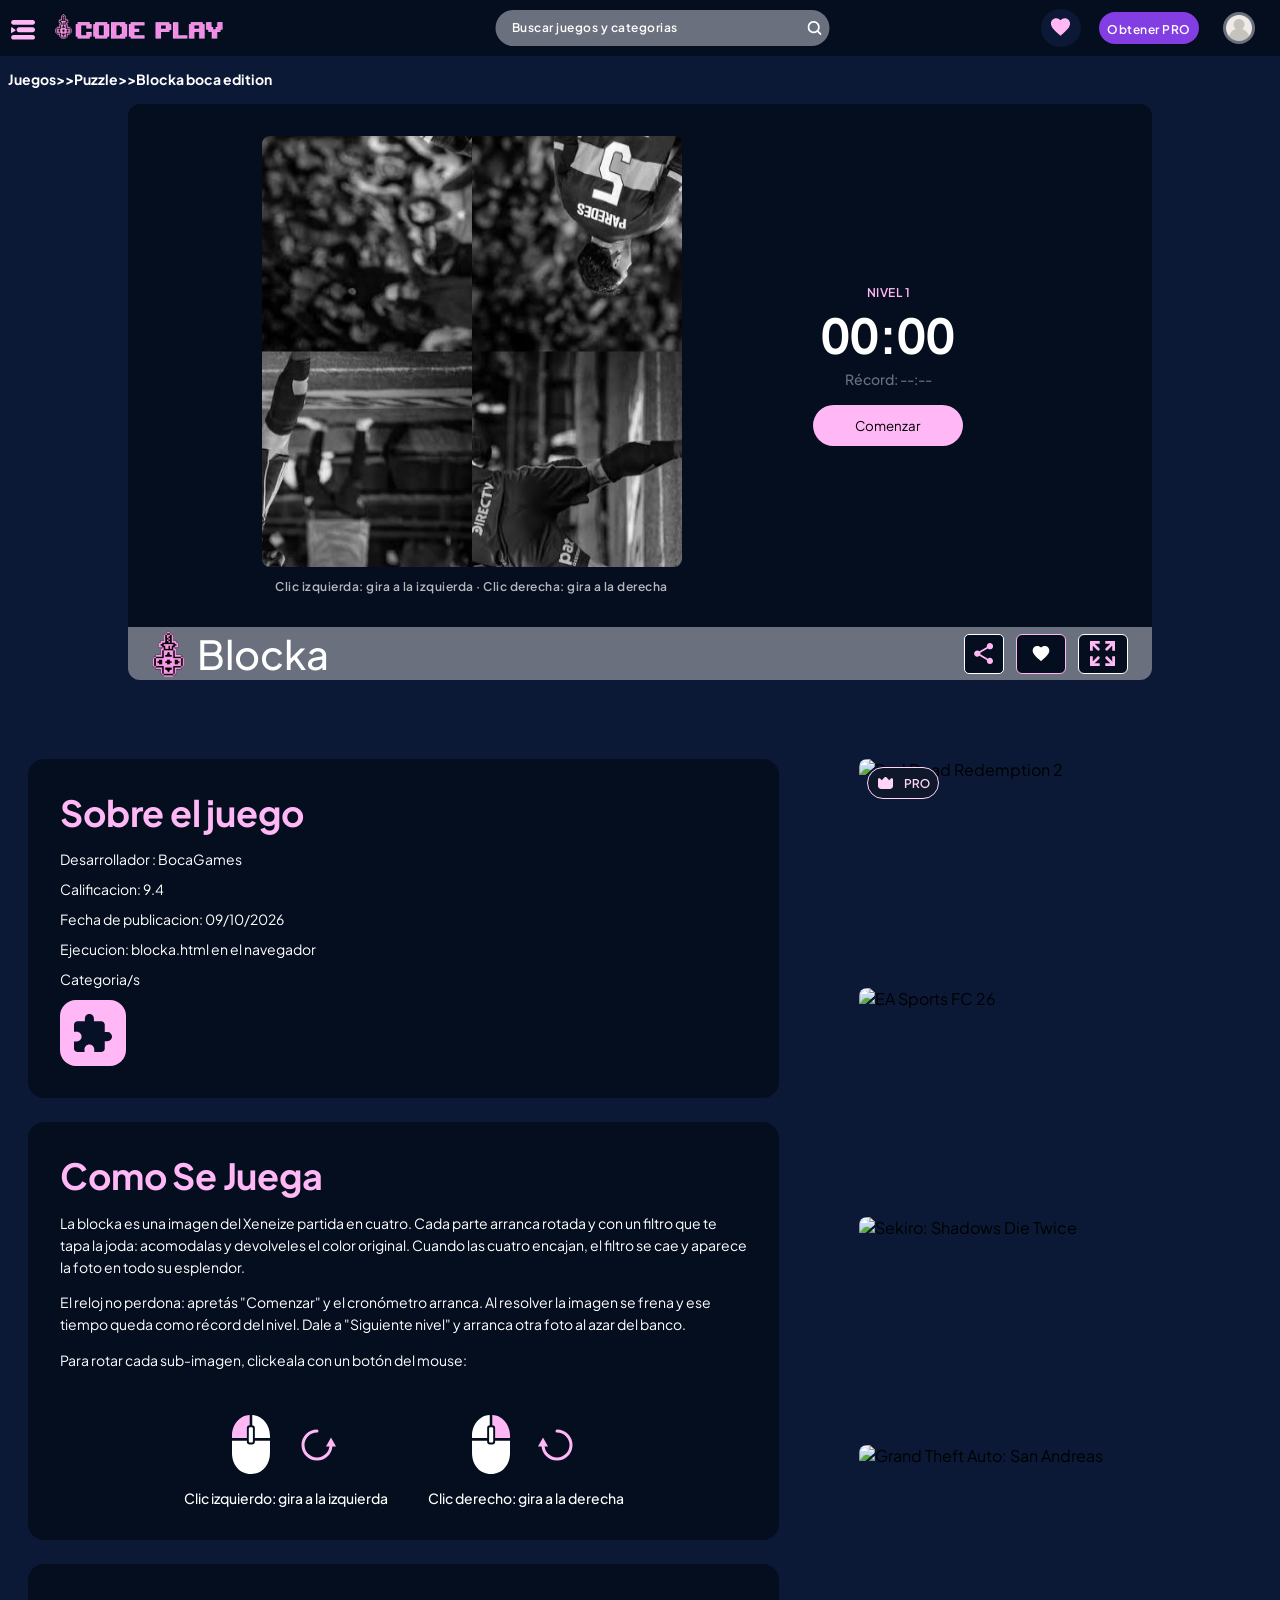
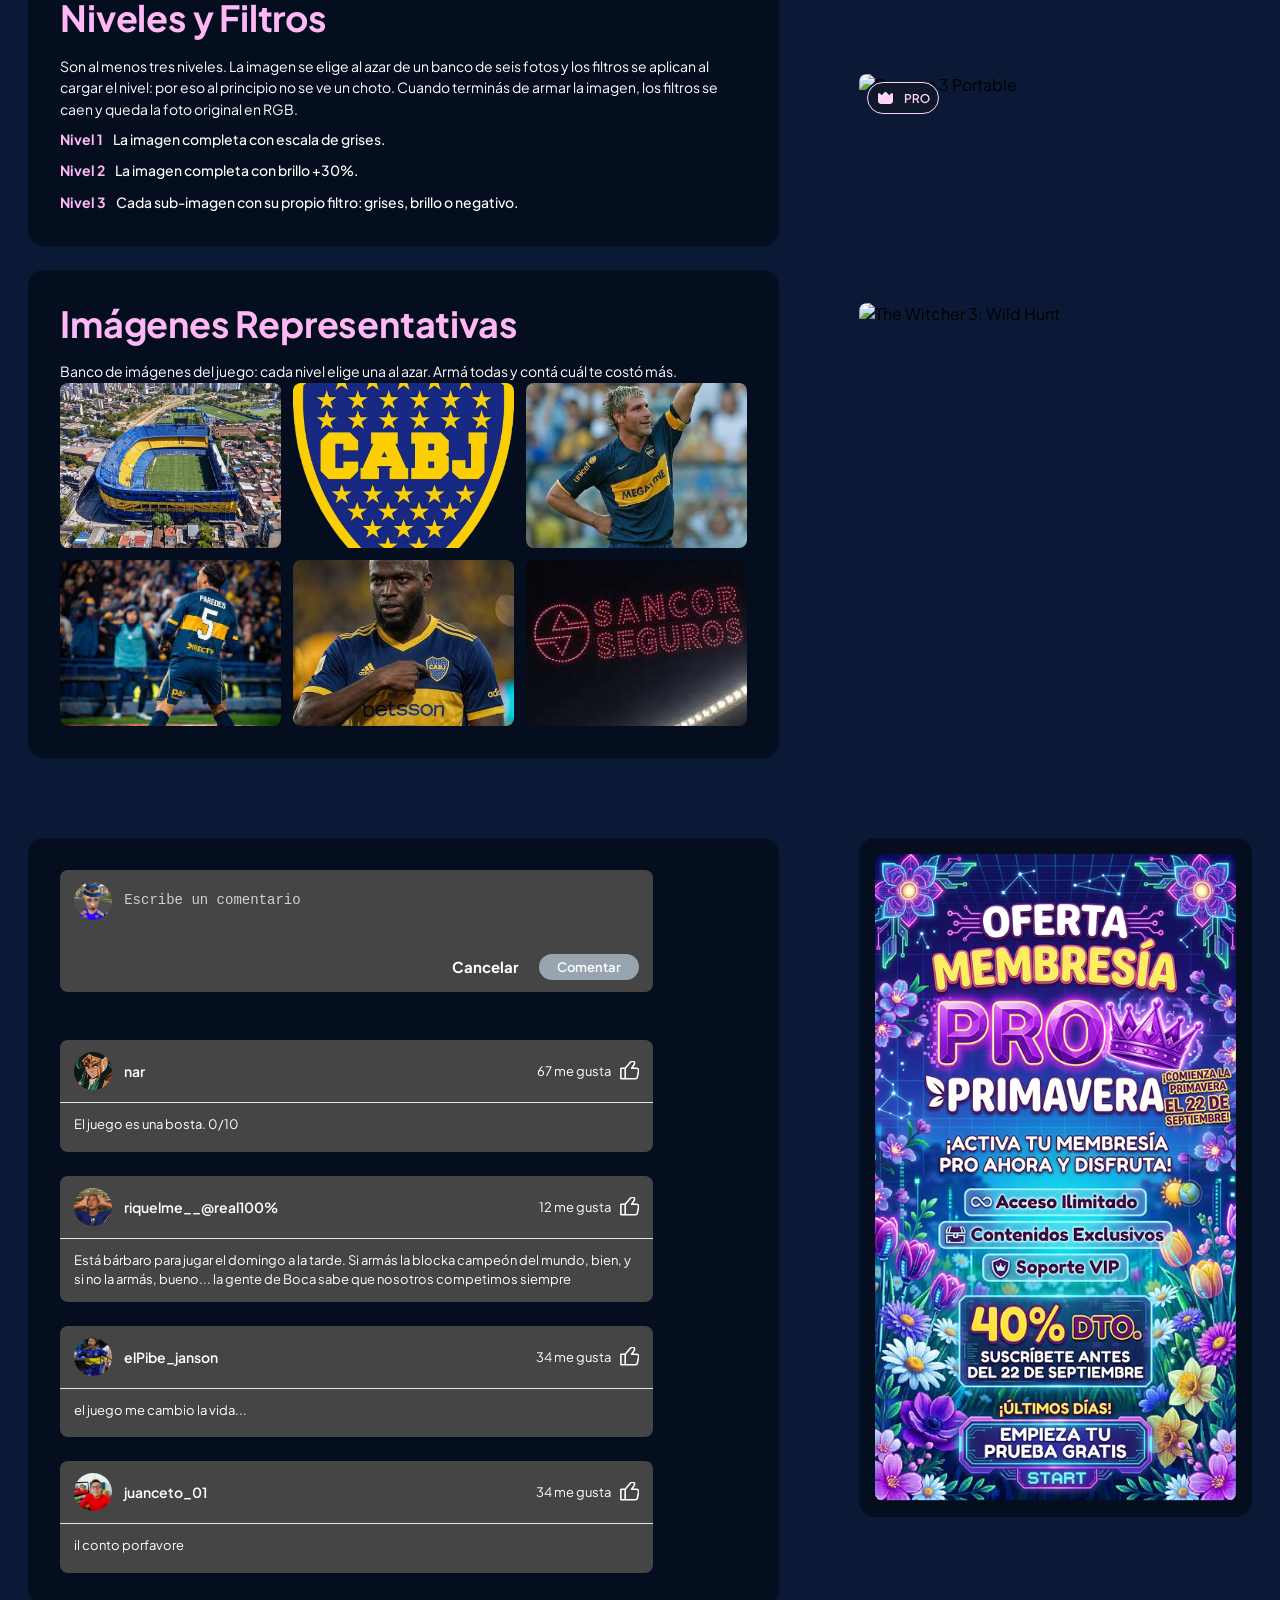
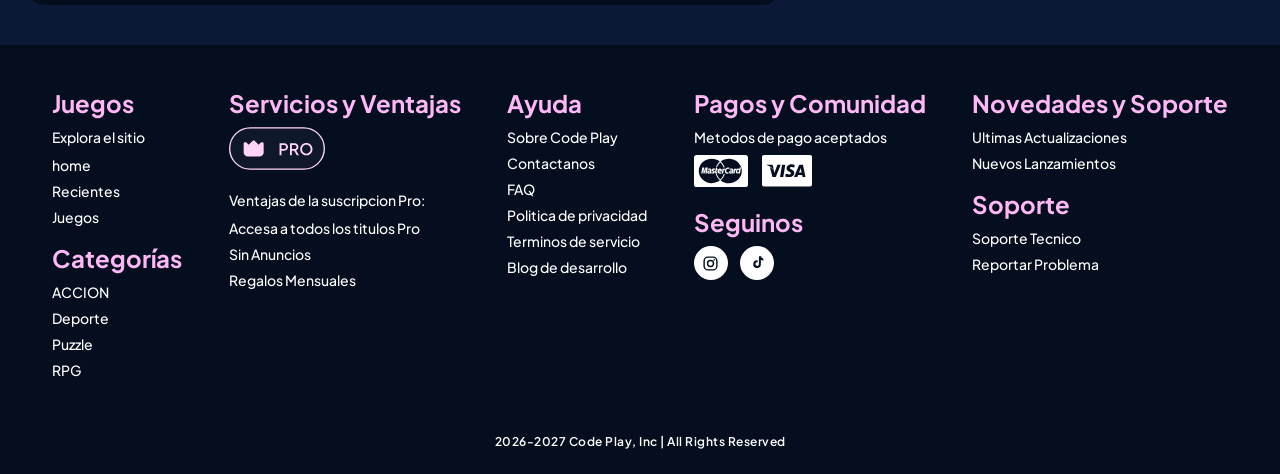
==== 2 entrega/blocka.html @ 7addda14 "refactoriza tipografia en blocka usando utilidades globales" ====
<!DOCTYPE html>
<html lang="es">

<head>
    <meta charset="UTF-8">
    <meta name="viewport" content="width=device-width, initial-scale=1.0">
    <link rel="preconnect" href="https://fonts.googleapis.com">
    <link rel="preconnect" href="https://fonts.gstatic.com" crossorigin>
    <link href="https://fonts.googleapis.com/css2?family=Plus+Jakarta+Sans:wght@400;500;600;700&display=swap"
        rel="stylesheet">
    <link rel="stylesheet" href="css/global.css">
    <link rel="stylesheet" href="css/template.css">
    <link rel="stylesheet" href="css/game.css">
    <link rel="stylesheet" href="css/carrusel.css">
    <link rel="stylesheet" href="css/blocka.css">
    <title>Blocka | Code Play</title>
</head>

<body>
    <header>
        <div class="header-izq">
            <!-- menu hamburguesa -->
            <button aria-label="Abrir menú" class="btn-hamburguesa">
                <span class="btn-hamburguesa__icono">
                    <svg viewBox="0 0 40 32" xmlns="http://www.w3.org/2000/svg">
                        <path
                            d="M39.2071 3.80957C39.2071 1.7056 37.5015 0 35.3975 0H4.01668C1.91272 0 0.207114 1.7056 0.207114 3.80957C0.207114 5.91354 1.91272 7.61914 4.01669 7.61914H35.3975C37.5015 7.61914 39.2071 5.91354 39.2071 3.80957ZM8.28128e-05 20.1572C-0.00986352 20.9576 0.87822 21.445 1.54793 21.0068L7.08114 17.3828C7.67471 16.9938 7.68543 16.1272 7.10165 15.7236L1.66024 11.9639C1.0016 11.5089 0.101827 11.9739 0.0918797 12.7744L8.28128e-05 20.1572ZM39.2071 16C39.2071 13.7909 37.4163 12 35.2071 12H13.2071C10.998 12 9.20711 13.7909 9.20711 16C9.20711 18.2091 10.998 20 13.2071 20H35.2071C37.4163 20 39.2071 18.2091 39.2071 16ZM39.2071 28.1904C39.2071 26.0865 37.5015 24.3809 35.3975 24.3809H4.01668C1.91272 24.3809 0.207114 26.0865 0.207114 28.1904C0.207114 30.2944 1.91272 32 4.01669 32H35.3975C37.5015 32 39.2071 30.2944 39.2071 28.1904Z" />
                    </svg>
                </span>
            </button>
            <!-- logo -->
            <a href="home.html" class="logo">
                <img src="img/logo.svg" alt="Icono de Code Play" class="logo-icono">
                <img src="img/logoTexto.svg" alt="Texto de Code Play" class="logo-texto">
            </a>
            <!-- Buscador -->
        </div>
        <form class="buscador" action="#">

            <input type="search" class="label" placeholder="Buscar juegos y categorias" aria-label="Buscar">
            <svg class="icono-lupa" viewBox="0 0 14 14" xmlns="http://www.w3.org/2000/svg" aria-hidden="true">
                <path
                    d="M13.7433 12.5097L11.0337 9.7989C13.0612 7.08945 12.5083 3.24936 9.7989 1.22186C7.08945 -0.805644 3.24936 -0.25281 1.22186 2.45664C-0.805644 5.16609 -0.25281 9.00617 2.45664 11.0337C4.6331 12.6623 7.62241 12.6623 9.7989 11.0337L12.5097 13.7445C12.8504 14.0852 13.4027 14.0852 13.7433 13.7445C14.084 13.4038 14.084 12.8515 13.7433 12.5109L13.7433 12.5097ZM6.15036 10.5105C3.74233 10.5105 1.79025 8.55839 1.79025 6.15036C1.79025 3.74233 3.74233 1.79025 6.15036 1.79025C8.55839 1.79025 10.5105 3.74233 10.5105 6.15036C10.5079 8.5573 8.55733 10.5079 6.15036 10.5105Z" />
            </svg>
        </form>

        <div class="header-der">
            <!-- Botón Favoritos -->
            <button aria-label="Favoritos" class="btn-favoritos">
                <svg class="icono-corazon" viewBox="0 0 43 43" xmlns="http://www.w3.org/2000/svg" aria-hidden="true">
                    <path
                        d="M21.4999 36.9083L18.902 34.5433C9.67492 26.1763 3.58325 20.64 3.58325 13.8854C3.58325 8.34917 7.91909 4.03125 13.4374 4.03125C16.5549 4.03125 19.547 5.4825 21.4999 7.75792C23.4528 5.4825 26.4449 4.03125 29.5624 4.03125C35.0808 4.03125 39.4166 8.34917 39.4166 13.8854C39.4166 20.64 33.3249 26.1763 24.0978 34.5433L21.4999 36.9083Z" />
                </svg>
            </button>

            <!-- Botón PRO -->
            <button class="btn-acento label">Obtener PRO</button>

            <!-- Contenedor del Perfil -->
            <div class="header-cuenta">
                <!-- Botón Perfil -->
                <button aria-label="Perfil" class="btn-perfil"></button>

                <!-- Panel desplegable -->
                <div class="cuenta-panel" id="cuenta-panel">
                    <button type="button" class="btn-primario cuenta-perfil label">
                        <span class="cuenta-perfil__icono"></span>
                        Ver Perfil
                    </button>
                    <ul class="cuenta-menu">
                        <li><a class="cuenta-menu__link body-small" href="#"><span
                                    class="cuenta-menu__icono cuenta-menu__icono--corona"></span>Mejorar Plan Pro</a>
                        </li>
                        <li><a class="cuenta-menu__link body-small" href="#"><span
                                    class="cuenta-menu__icono cuenta-menu__icono--config"></span>Configuracion de
                                cuenta</a></li>
                        <li><a class="cuenta-menu__link body-small" href="#"><span
                                    class="cuenta-menu__icono cuenta-menu__icono--escudo"></span>Preferencias de
                                privacidad</a></li>
                        <li class="cuenta-menu__item-movil"><a class="cuenta-menu__link body-small" href="#"><span
                                    class="cuenta-menu__icono cuenta-menu__icono--fav-perfil"></span>Favoritos</a></li>
                        <li class="cuenta-menu__salir"><a class="cuenta-menu__link body-small" href="#"><span
                                    class="cuenta-menu__icono cuenta-menu__icono--salir"></span>Cerrar Sesion</a></li>
                    </ul>
                </div>
            </div>
        </div>
    </header>

    <!-- MENU HAMBURGUESA -->
    <div class="menu-overlay"></div>
    <nav class="menu-nav" aria-label="Menú principal">
        <form class="buscador-movil" action="#">
            <svg class="icono-lupa" viewBox="0 0 14 14" xmlns="http://www.w3.org/2000/svg" aria-hidden="true">
                <path
                    d="M13.7433 12.5097L11.0337 9.7989C13.0612 7.08945 12.5083 3.24936 9.7989 1.22186C7.08945 -0.805644 3.24936 -0.25281 1.22186 2.45664C-0.805644 5.16609 -0.25281 9.00617 2.45664 11.0337C4.6331 12.6623 7.62241 12.6623 9.7989 11.0337L12.5097 13.7445C12.8504 14.0852 13.4027 14.0852 13.7433 13.7445C14.084 13.4038 14.084 12.8515 13.7433 12.5109L13.7433 12.5097ZM6.15036 10.5105C3.74233 10.5105 1.79025 8.55839 1.79025 6.15036C1.79025 3.74233 3.74233 1.79025 6.15036 1.79025C8.55839 1.79025 10.5105 3.74233 10.5105 6.15036C10.5079 8.5573 8.55733 10.5079 6.15036 10.5105Z" />
            </svg>
            <input type="search" class="body-small" placeholder="Buscar juegos y categorias" aria-label="Buscar">
        </form>
        <ul class="menu-nav__lista">
            <li style="--i:1"><a class="menu-nav__link body-small" href="home.html"><img class="menu-nav__icono"
                        src="assets/icons/home.svg" alt="">Home</a></li>
            <li class="menu-nav__item--solo-movil" style="--i:2"><a class="menu-nav__link body-small" href="#"><img
                        class="menu-nav__icono" src="assets/icons/favoritos-contorno.svg" alt="">Favoritos</a></li>
            <li style="--i:3"><a class="menu-nav__link body-small" href="#"><img class="menu-nav__icono"
                        src="assets/icons/recientes.svg" alt="">Recientes</a></li>
            <li style="--i:4"><a class="menu-nav__link body-small" href="#"><img class="menu-nav__icono"
                        src="assets/icons/juegos-gratis/predeterminado.svg" alt="">Juegos Gratis</a></li>
            <li style="--i:5"><a class="menu-nav__link body-small" href="#"><img class="menu-nav__icono"
                        src="assets/icons/juegos-gratis/juegos-pro.svg" alt="">Juegos Pro</a></li>
        </ul>
        <ul class="menu-nav__lista">
            <li style="--i:6"><a class="menu-nav__link body-small" href="#"><img class="menu-nav__icono"
                        src="assets/icons/accion.svg" alt="">Accion</a></li>
            <li style="--i:7"><a class="menu-nav__link body-small" href="#"><img class="menu-nav__icono"
                        src="assets/icons/deporte.svg" alt="">Deporte</a></li>
            <li style="--i:8"><a class="menu-nav__link body-small" href="#"><img class="menu-nav__icono"
                        src="assets/icons/puzzle.svg" alt="">Puzzle</a></li>
            <li style="--i:9"><a class="menu-nav__link body-small" href="#"><img class="menu-nav__icono"
                        src="assets/icons/rpg.svg" alt="">RPG</a></li>
            <li style="--i:10"><a class="menu-nav__link body-small" href="#"><img class="menu-nav__icono"
                        src="assets/icons/aventura.svg" alt="">Aventura</a>
            </li>
            <li style="--i:11"><a class="menu-nav__link body-small" href="#"><img class="menu-nav__icono"
                        src="assets/icons/carrera.svg" alt="">Carrera</a>
            </li>
            <li style="--i:12"><a class="menu-nav__link body-small" href="#"><img class="menu-nav__icono"
                        src="assets/icons/terror.svg" alt="">Terror</a></li>
            <li style="--i:13"><a class="menu-nav__link body-small" href="#"><img class="menu-nav__icono"
                        src="assets/icons/estrategia.svg" alt="">Estrategia</a>
            </li>
            <li style="--i:14"><a class="menu-nav__link body-small" href="#"><img class="menu-nav__icono"
                        src="assets/icons/simulacion.svg" alt="">Simulacion</a>
            </li>
            <li style="--i:15"><a class="menu-nav__link body-small" href="#"><img class="menu-nav__icono"
                        src="assets/icons/arcade.svg" alt="">Arcade</a></li>
        </ul>
    </nav>

    <main class="juego-main">
        <p class="migas"><a href="home.html">Juegos</a>>>Puzzle>>Blocka boca edition</p>
        <article class="juego-card">
            <!-- Lugar de ejecución: canvas con la blocka (nivel 1, filtro gris) -->
            <div class="blocka-mock">
                <div class="blocka-tablero">
                    <div class="blocka-lienzo">
                        <canvas id="blocka-canvas" class="blocka-canvas" width="420" height="315"
                            aria-label="Tablero de Blocka"></canvas>
                        <div id="blocka-fin" class="blocka-fin" hidden>
                            <p class="h1 blocka-fin__titulo">¡Imagen resuelta!</p>
                            <p class="body-base blocka-fin__tiempo">Tiempo: <strong id="blocka-tiempo-final">00:00</strong></p>
                            <div class="blocka-fin__acciones">
                                <button type="button" class="btn-primario" id="blocka-reiniciar">Jugar de nuevo</button>
                                <a class="btn-primario blocka-fin__menu" href="home.html">Menú Ppal</a>
                            </div>
                        </div>
                    </div>
                    <p class="label blocka-ayuda">Clic izquierda: gira a la izquierda · Clic derecha: gira a la
                        derecha</p>
                </div>
                <div class="blocka-hud">
                    <span class="label blocka-hud__nivel">Nivel 1</span>
                    <span id="blocka-tiempo" class="blocka-hud__tiempo">00:00</span>
                    <span id="blocka-record" class="body-small blocka-hud__record">Récord: --:--</span>
                    <button type="button" id="blocka-comenzar" class="btn-primario blocka-hud__comenzar">Comenzar</button>
                </div>
            </div>
            <div class="juego-barra">
                <div class="juego-barra__nombre">
                    <img src="assets/logo.svg" alt="" class="juego-barra__icono">
                    <span class="juego-barra__titulo">Blocka</span>
                </div>
                <div class="juego-barra__botones">
                    <button type="button" class="btn-juego btn-juego--compartir" aria-label="Compartir">
                        <span class="btn-juego__icono"></span>
                    </button>
                    <button type="button" class="btn-juego btn-juego--fav" aria-label="Favorito">
                        <span class="btn-juego__icono"></span>
                    </button>
                    <button type="button" class="btn-juego btn-juego--full" aria-label="Pantalla completa">
                        <span class="btn-juego__icono"></span>
                    </button>
                </div>
            </div>
        </article>

        <div class="juego-columnas">
            <section class="juego-info" aria-label="Información del juego">
                <article class="info-card">
                    <h2 class="info-card__titulo">Sobre el juego</h2>
                    <p class="info-card__linea">Desarrollador : BocaGames</p>
                    <p class="info-card__linea">Calificacion: 9.4</p>
                    <p class="info-card__linea">Fecha de publicacion: 09/10/2026</p>
                    <p class="info-card__linea">Ejecucion: blocka.html en el navegador</p>
                    <p class="info-card__linea">Categoria/s</p>
                    <span class="info-categoria" aria-hidden="true"></span>
                </article>

                <article class="info-card">
                    <h2 class="info-card__titulo">Como Se Juega</h2>
                    <p class="info-card__texto">La blocka es una imagen del Xeneize partida en cuatro. Cada parte
                        arranca rotada y con un filtro que te tapa la joda: acomodalas y devolveles el color original.
                        Cuando las cuatro encajan, el filtro se cae y aparece la foto en todo su esplendor.</p>
                    <p class="info-card__texto">El reloj no perdona: apretás "Comenzar" y el cronómetro arranca. Al
                        resolver la imagen se frena y ese tiempo queda como récord del nivel. Dale a "Siguiente nivel"
                        y arranca otra foto al azar del banco.</p>
                    <p class="info-card__texto">Para rotar cada sub-imagen, clickeala con un botón del mouse:</p>

                    <div class="info-controles blocka-controles">
                        <div class="control-item">
                            <div class="control-visual">
                                <svg class="raton raton--click-rosa" viewBox="0 0 38 59"
                                    xmlns="http://www.w3.org/2000/svg" focusable="false">
                                    <path class="raton__cuerpo" fill-rule="evenodd" clip-rule="evenodd"
                                        d="M0 38.2217V25.6522H14.8783V26.9348C14.8783 28.3457 16.0326 29.5 17.4435 29.5H20.2652C21.6761 29.5 22.8304 28.3457 22.8304 26.9348V25.6522H37.9652V38.2217C37.9652 49.3804 30.6543 59 18.9826 59C7.31087 59 0 49.3804 0 38.2217ZM19.6239 12.1848H18.0848C17.4435 12.1848 16.8022 12.8261 16.8022 13.4674V26.2935C16.8022 26.9348 17.4435 27.5761 18.0848 27.5761H19.6239C20.3935 27.5761 20.9065 26.9348 20.9065 26.2935V13.4674C20.9065 12.8261 20.3935 12.1848 19.6239 12.1848ZM37.9652 23.087H22.8304V12.8261C22.8304 11.4152 21.6761 10.2609 20.2652 10.2609V0H20.3935C30.013 0.256522 37.9652 9.49131 37.9652 20.7783V23.087Z" />
                                    <path class="raton__click" fill-rule="evenodd" clip-rule="evenodd"
                                        d="M0 23.087V20.7783C0 9.49131 7.95217 0.256522 17.5717 0H17.7V10.2609H17.4435C16.0326 10.2609 14.8783 11.4152 14.8783 12.8261V23.087H0Z" />
                                </svg>
                                <svg class="flecha-rot" viewBox="0 0 46 46" xmlns="http://www.w3.org/2000/svg"
                                    aria-hidden="true" focusable="false">
                                    <path class="flecha-rot__arco"
                                        d="M23 9 A14 14 0 1 0 37 23" />
                                    <path class="flecha-rot__punta" d="M37 15.5 L42 24.5 L32 24.5 Z" />
                                </svg>
                            </div>
                            <p class="body-small control-rotulo">Clic izquierdo: gira a la izquierda</p>
                        </div>

                        <div class="control-item">
                            <div class="control-visual">
                                <svg class="raton raton--click-rosa raton--espejo" viewBox="0 0 38 59"
                                    xmlns="http://www.w3.org/2000/svg" focusable="false">
                                    <path class="raton__cuerpo" fill-rule="evenodd" clip-rule="evenodd"
                                        d="M0 38.2217V25.6522H14.8783V26.9348C14.8783 28.3457 16.0326 29.5 17.4435 29.5H20.2652C21.6761 29.5 22.8304 28.3457 22.8304 26.9348V25.6522H37.9652V38.2217C37.9652 49.3804 30.6543 59 18.9826 59C7.31087 59 0 49.3804 0 38.2217ZM19.6239 12.1848H18.0848C17.4435 12.1848 16.8022 12.8261 16.8022 13.4674V26.2935C16.8022 26.9348 17.4435 27.5761 18.0848 27.5761H19.6239C20.3935 27.5761 20.9065 26.9348 20.9065 26.2935V13.4674C20.9065 12.8261 20.3935 12.1848 19.6239 12.1848ZM37.9652 23.087H22.8304V12.8261C22.8304 11.4152 21.6761 10.2609 20.2652 10.2609V0H20.3935C30.013 0.256522 37.9652 9.49131 37.9652 20.7783V23.087Z" />
                                    <path class="raton__click" fill-rule="evenodd" clip-rule="evenodd"
                                        d="M0 23.087V20.7783C0 9.49131 7.95217 0.256522 17.5717 0H17.7V10.2609H17.4435C16.0326 10.2609 14.8783 11.4152 14.8783 12.8261V23.087H0Z" />
                                </svg>
                                <svg class="flecha-rot flecha-rot--der" viewBox="0 0 46 46"
                                    xmlns="http://www.w3.org/2000/svg" aria-hidden="true" focusable="false">
                                    <path class="flecha-rot__arco"
                                        d="M23 9 A14 14 0 1 0 37 23" />
                                    <path class="flecha-rot__punta" d="M37 15.5 L42 24.5 L32 24.5 Z" />
                                </svg>
                            </div>
                            <p class="body-small control-rotulo">Clic derecho: gira a la derecha</p>
                        </div>
                    </div>
                </article>

                <article class="info-card">
                    <h2 class="info-card__titulo">Niveles y Filtros</h2>
                    <p class="info-card__texto">Son al menos tres niveles. La imagen se elige al azar de un banco de
                        seis fotos y los filtros se aplican al cargar el nivel: por eso al principio no se ve un choto.
                        Cuando terminás de armar la imagen, los filtros se caen y queda la foto original en RGB.</p>
                    <ul class="body-small blocka-niveles">
                        <li><strong>Nivel 1</strong><span>La imagen completa con escala de grises.</span></li>
                        <li><strong>Nivel 2</strong><span>La imagen completa con brillo +30%.</span></li>
                        <li><strong>Nivel 3</strong><span>Cada sub-imagen con su propio filtro: grises, brillo o
                                negativo.</span></li>
                    </ul>
                </article>

                <article class="info-card">
                    <h2 class="info-card__titulo">Imágenes Representativas</h2>
                    <p class="info-card__texto">Banco de imágenes del juego: cada nivel elige una al azar. Armá todas
                        y contá cuál te costó más.</p>
                    <div class="blocka-galeria">
                        <img src="assets/bancoImagenes/bombonera.jpg" alt="La Bombonera, estadio de Boca Juniors">
                        <img src="assets/bancoImagenes/escudoBoca.png" alt="Escudo de Boca Juniors">
                        <img src="assets/bancoImagenes/palermo.jpeg" alt="Martín Palermo, ídolo de Boca">
                        <img src="assets/bancoImagenes/paredes.jpeg" alt="Leandro Paredes, jugador de Boca">
                        <img src="assets/bancoImagenes/ennerGodLencia.jpeg"
                            alt="Enner Valencia, goleador de Boca">
                        <img src="assets/bancoImagenes/sancorSeguros.jpeg"
                            alt="Sancor Seguros, patrocinador de Boca">
                    </div>
                </article>
            </section>

            <aside class="juegos-carrusel" aria-label="Juegos recomendados">
                <article class="carrusel-card">
                    <img class="carrusel-card__img"
                        src="https://shared.akamai.steamstatic.com/store_item_assets/steam/apps/1174180/capsule_616x353.jpg"
                        alt="Red Dead Redemption 2">
                    <img class="carrusel-card__pro" src="assets/icons/iconoPro.svg" alt="PRO">
                    <div class="carrusel-card__info">
                        <h3 class="carrusel-card__titulo">Red Dead Redemption 2</h3>
                        <img class="carrusel-card__icono" src="assets/icons/categorias-card/accion-card.svg"
                            alt="Icono de Acción">
                    </div>
                </article>
                <article class="carrusel-card">
                    <img class="carrusel-card__img"
                        src="https://shared.fastly.steamstatic.com/store_item_assets/steam/apps/3405690/7a4a2467300194840eb2116c2126c2d2422b4e12/capsule_616x353.jpg"
                        alt="EA Sports FC 26">
                    <div class="carrusel-card__info">
                        <h3 class="carrusel-card__titulo">EA Sports FC 26</h3>
                        <img class="carrusel-card__icono" src="assets/icons/categorias-card/deporte-card.svg"
                            alt="Icono de Deportes">
                    </div>
                </article>
                <article class="carrusel-card">
                    <img class="carrusel-card__img"
                        src="https://shared.akamai.steamstatic.com/store_item_assets/steam/apps/814380/capsule_616x353.jpg"
                        alt="Sekiro: Shadows Die Twice">
                    <div class="carrusel-card__info">
                        <h3 class="carrusel-card__titulo">Sekiro: Shadows Die Twice</h3>
                        <img class="carrusel-card__icono" src="assets/icons/categorias-card/accion-card.svg"
                            alt="Icono de Acción">
                    </div>
                </article>
                <article class="carrusel-card">
                    <img class="carrusel-card__img"
                        src="https://shared.akamai.steamstatic.com/store_item_assets/steam/apps/1547000/capsule_616x353.jpg"
                        alt="Grand Theft Auto: San Andreas">
                    <div class="carrusel-card__info">
                        <h3 class="carrusel-card__titulo">Grand Theft Auto: San Andreas</h3>
                        <img class="carrusel-card__icono" src="assets/icons/categorias-card/accion-card.svg"
                            alt="Icono de Acción">
                    </div>
                </article>
                <article class="carrusel-card">
                    <img class="carrusel-card__img"
                        src="https://shared.akamai.steamstatic.com/store_item_assets/steam/apps/1809700/capsule_616x353.jpg"
                        alt="Persona 3 Portable">
                    <img class="carrusel-card__pro" src="assets/icons/iconoPro.svg" alt="PRO">
                    <div class="carrusel-card__info">
                        <h3 class="carrusel-card__titulo">Persona 3 Portable</h3>
                        <img class="carrusel-card__icono" src="assets/icons/categorias-card/rpg-card.svg"
                            alt="Icono de RPG">
                    </div>
                </article>
                <article class="carrusel-card">
                    <img class="carrusel-card__img"
                        src="https://shared.akamai.steamstatic.com/store_item_assets/steam/apps/292030/capsule_616x353.jpg"
                        alt="The Witcher 3: Wild Hunt">
                    <div class="carrusel-card__info">
                        <h3 class="carrusel-card__titulo">The Witcher 3: Wild Hunt — Game of the Year Edition con todas
                            las expansiones y contenido descargable incluido</h3>
                        <img class="carrusel-card__icono" src="assets/icons/categorias-card/rpg-card.svg"
                            alt="Icono de RPG">
                    </div>
                </article>
            </aside>

            <div class="carrusel-anuncio">
                <img src="assets/banner.png"
                    alt="Oferta de membresía PRO Primavera: activá tu membresía PRO ahora y disfrutá 40% de descuento con acceso ilimitado, contenidos exclusivos y soporte VIP">
            </div>

            <section class="comentarios" aria-label="Comentarios">
                <div class="comentario-card comentario-card--nuevo">
                    <div class="comentario__fila">
                        <img class="comentario__avatar" src="assets/avatar/tio.jpeg" alt="">
                        <textarea class="comentario__entrada" rows="4" placeholder="Escribe un comentario"
                            aria-label="Escribe un comentario"></textarea>
                    </div>
                    <div class="comentario__acciones">
                        <button type="button" class="comentario__cancelar">Cancelar</button>
                        <button type="button" class="comentario__comentar">Comentar</button>
                    </div>
                </div>

                <article class="comentario-card comentario">
                    <div class="comentario__encabezado">
                        <div class="comentario__autor">
                            <img class="comentario__avatar" src="assets/avatar/Camus%20de%20Aqu%C3%A1rio.jpeg" alt="">
                            <span class="comentario__nombre">nar</span>
                        </div>
                        <p class="comentario__megusta"><span>67 me gusta</span><img class="comentario__icono-like"
                                src="assets/icons/like.svg" alt=""></p>
                    </div>
                    <p class="comentario__texto">El juego es una bosta. 0/10</p>
                </article>

                <article class="comentario-card comentario">
                    <div class="comentario__encabezado">
                        <div class="comentario__autor">
                            <img class="comentario__avatar" src="assets/avatar/riquelme.jpeg" alt="">
                            <span class="comentario__nombre">riquelme__@real100%</span>
                        </div>
                        <p class="comentario__megusta"><span>12 me gusta</span><img class="comentario__icono-like"
                                src="assets/icons/like.svg" alt=""></p>
                    </div>
                    <p class="comentario__texto">Está bárbaro para jugar el domingo a la tarde. Si armás la blocka
                        campeón del mundo, bien, y si no la armás, bueno... la gente de Boca sabe que nosotros
                        competimos siempre</p>
                </article>

                <article class="comentario-card comentario">
                    <div class="comentario__encabezado">
                        <div class="comentario__autor">
                            <img class="comentario__avatar" src="assets/avatar/Lucas%20Jason.jpeg" alt="">
                            <span class="comentario__nombre">elPibe_janson</span>
                        </div>
                        <p class="comentario__megusta"><span>34 me gusta</span><img class="comentario__icono-like"
                                src="assets/icons/like.svg" alt=""></p>
                    </div>
                    <p class="comentario__texto">el juego me cambio la vida...</p>
                </article>

                <article class="comentario-card comentario">
                    <div class="comentario__encabezado">
                        <div class="comentario__autor">
                            <img class="comentario__avatar" src="assets/avatar/tito.jpeg" alt="">
                            <span class="comentario__nombre">juanceto_01</span>
                        </div>
                        <p class="comentario__megusta"><span>34 me gusta</span><img class="comentario__icono-like"
                                src="assets/icons/like.svg" alt=""></p>
                    </div>
                    <p class="comentario__texto">il conto porfavore</p>
                </article>
            </section>
        </div>
    </main>

    <footer class="fat-footer">
        <div class="fat-footer__contenido">
            <div class="fat-footer__col">
                <h4 class="fat-footer__titulo h3">Juegos</h4>
                <p class="fat-footer__subtitulo body-small">Explora el sitio</p>
                <ul class="fat-footer__lista body-small">
                    <li><a href="home.html">home</a></li>
                    <li><a href="#">Recientes</a></li>
                    <li><a href="#">Juegos</a></li>
                </ul>
                <h4 class="fat-footer__titulo h3">Categorías</h4>
                <ul class="fat-footer__lista body-small">
                    <li><a href="#">ACCION</a></li>
                    <li><a href="#">Deporte</a></li>
                    <li><a href="#">Puzzle</a></li>
                    <li><a href="#">RPG</a></li>
                </ul>
            </div>

            <div class="fat-footer__col">
                <h4 class="fat-footer__titulo h3">Servicios y Ventajas</h4>
                <a class="fat-footer__pro" href="#"><img src="assets/icons/iconoPro.svg" alt="PRO"></a>
                <p class="fat-footer__subtitulo body-small">Ventajas de la suscripcion Pro:</p>
                <ul class="fat-footer__lista body-small">
                    <li><a href="#">Accesa a todos los titulos Pro</a></li>
                    <li><a href="#">Sin Anuncios</a></li>
                    <li><a href="#">Regalos Mensuales</a></li>
                </ul>
            </div>

            <div class="fat-footer__col">
                <h4 class="fat-footer__titulo h3">Ayuda</h4>
                <ul class="fat-footer__lista body-small">
                    <li><a href="#">Sobre Code Play</a></li>
                    <li><a href="#">Contactanos</a></li>
                    <li><a href="#">FAQ</a></li>
                    <li><a href="#">Politica de privacidad</a></li>
                    <li><a href="#">Terminos de servicio</a></li>
                    <li><a href="#">Blog de desarrollo</a></li>
                </ul>
            </div>

            <div class="fat-footer__col">
                <h4 class="fat-footer__titulo h3">Pagos y Comunidad</h4>
                <p class="fat-footer__subtitulo body-small">Metodos de pago aceptados</p>
                <div class="fat-footer__pagos">
                    <img src="assets/icons/mastercard.svg" alt="Mastercard">
                    <img src="assets/icons/visa.svg" alt="Visa">
                </div>
                <h4 class="fat-footer__titulo h3">Seguinos</h4>
                <div class="fat-footer__redes">
                    <a href="#" aria-label="Instagram">
                        <svg viewBox="0 0 24 24" width="17" height="17" fill="none" stroke="#050E1F" stroke-width="2"
                            aria-hidden="true">
                            <rect x="3" y="3" width="18" height="18" rx="5.5"></rect>
                            <circle cx="12" cy="12" r="4.2"></circle>
                            <circle cx="17.3" cy="6.7" r="1.2" fill="#050E1F" stroke="none"></circle>
                        </svg>
                    </a>
                    <a href="#" aria-label="TikTok">
                        <svg viewBox="0 0 24 24" width="16" height="16" fill="#050E1F" aria-hidden="true">
                            <path
                                d="M15.1 2h3c.3 1.9 1.5 3.2 3.4 3.5v3c-1.4 0-2.7-.4-3.7-1.2v6.4a5.7 5.7 0 1 1-5.7-5.7c.3 0 .6 0 .9.1v3.1a2.6 2.6 0 1 0 1.9 2.5V2z">
                            </path>
                        </svg>
                    </a>
                </div>
            </div>

            <div class="fat-footer__col">
                <h4 class="fat-footer__titulo h3">Novedades y Soporte</h4>
                <ul class="fat-footer__lista body-small">
                    <li><a href="#">Ultimas Actualizaciones</a></li>
                    <li><a href="#">Nuevos Lanzamientos</a></li>
                </ul>
                <h4 class="fat-footer__titulo h3">Soporte</h4>
                <ul class="fat-footer__lista body-small">
                    <li><a href="#">Soporte Tecnico</a></li>
                    <li><a href="#">Reportar Problema</a></li>
                </ul>
            </div>
        </div>
        <p class="fat-footer__copy label">2026-2027 Code Play, Inc | All Rights Reserved</p>
    </footer>


    <script src="js/header.js"></script>
    <script src="js/juego.js"></script>
    <script src="js/filtros.js"></script>
    <script src="js/blocka.js"></script>

</body>

</html>
---- 2 entrega/css/global.css ----
/* RESET UNIVERSAL */
* {
    margin: 0;
    padding: 0;
    box-sizing: border-box;
}

body {
    font-family: 'Plus Jakarta Sans', sans-serif;
    background-color: var(--secundarioLuz1);
}

button,
input {
    font-family: inherit;
}

/*COLORES Y VARIABLES DE DISEÑO*/
:root {
    --primario: #FFB8F5;
    --secundario: #061127;
    --acento: #823DE3;
    --textoBlack: #000000;
    --textoWhite: #FFFFFF;
    --primarioSombra1: #CC93C4;
    --primarioSombra2: #996E93;
    --primarioLuz2: #FFD4F9;
    --secundarioSombra1: #050E1F;
    --secundarioLuz1: #0B1936;
    --secundarioLuz2: #6A707D;
    --acentoSombra1: #6831B6;
    /* FUENTES (Tamaños Base Mobile) */
    --fs-h1: 24px;
    --lh-h1: 32px;
    --fs-h2: 20px;
    --lh-h2: 28px;
    --fs-h3: 18px;
    --lh-h3: 24px;
    --fs-h4: 16px;
    --lh-h4: 22px;
}

/*FUENTES*/
h1,
.h1 {
    font-weight: bold;
    font-size: var(--fs-h1);
    line-height: var(--lh-h1);
    letter-spacing: -0.5px;
}

h2,
.h2 {
    font-weight: 500;
    font-size: var(--fs-h2);
    line-height: var(--lh-h2);
    letter-spacing: -0.2px;
}

h3,
.h3 {
    font-weight: bold;
    font-size: var(--fs-h3);
    line-height: var(--lh-h3);
    letter-spacing: 0;
}

h4,
.h4 {
    font-weight: 600;
    font-size: var(--fs-h4);
    line-height: var(--lh-h4);
    letter-spacing: 0;
}

.body-base {
    font-weight: normal;
    font-size: 16px;
    line-height: 24px;
    letter-spacing: 0;
}

.body-small {
    font-weight: 500;
    font-size: 14px;
    line-height: 20px;
    letter-spacing: 0;
}

.label {
    font-weight: 600;
    font-size: 12px;
    line-height: 16px;
    letter-spacing: 0.5px;
}

/* BOTONES GLOBALES */
.btn-primario,
.btn-acento {
    padding: 10px 24px;
    /* Relleno flexible en lugar de medidas fijas */
    border: 2px solid transparent;
    border-radius: 50px;
    cursor: pointer;
    transition: all 0.3s ease;
    font-family: inherit;
    display: inline-flex;
    align-items: center;
    justify-content: center;
}

/* Variación Primaria (Rosa) */
.btn-primario {
    background-color: var(--primario);
    color: var(--textoBlack);
}

.btn-primario:hover {
    border: 2px solid var(--primarioLuz2);
    background-color: var(--primarioSombra2);
}

/* Variación Acento (Violeta) */
.btn-acento {
    background-color: var(--acento);
    color: var(--textoWhite);
}

.btn-acento:hover {
    background-color: var(--acentoSombra1);
    border-color: var(--primarioLuz2);
}

/* REGLAS DE PC (DESKTOP) GLOBALES */
@media (min-width: 1024px) {
    :root {
        --fs-h1: 40px;
        --lh-h1: 48px;
        --fs-h2: 32px;
        --lh-h2: 40px;
        --fs-h3: 24px;
        --lh-h3: 32px;
        --fs-h4: 18px;
        --lh-h4: 24px;
    }
}
---- 2 entrega/css/template.css ----
/* ================== */
/*      HEADER      */
/* ================== */
header {
    grid-area: header;
    height: 56px;
    display: flex;
    align-items: center;
    justify-content: space-between;
    background-color: var(--secundarioSombra1);
    padding: 0 16px;
    position: relative;
    z-index: 30;
}

/* ================== */
/* BOTON HAMBURGUESA */
/* ================== */
.btn-hamburguesa {
    background: transparent;
    border: none;
    cursor: pointer;
    padding: 0;
    display: flex;
    align-items: center;
    transition: transform 0.15s ease;
}

/* Span dibujado con las medidas exactas del asset (header.svg) */
.btn-hamburguesa__icono {
    display: block;
    width: 24.52px;
    height: 19.62px;
}

.btn-hamburguesa__icono svg {
    display: block;
    width: 100%;
    height: 100%;
    fill: var(--primario);
    overflow: visible;
}

.btn-hamburguesa:hover svg {
    fill: var(--primarioSombra2);
    stroke: var(--primarioLuz2);
    /* 3.26 unidades de usuario = ~2px visuales con la escala 0.613 del asset */
    stroke-width: 3.26px;
}

/* ================== */
/*     HEADER IZQ     */
/* ================== */
.header-izq {
    display: flex;
    align-items: center;
    gap: 19.05px;
}

/* ================== */
/*        LOGO        */
/* ================== */
.logo {
    display: flex;
    align-items: flex-end;
    gap: 2.54px;
    text-decoration: none;
    position: absolute;
    left: 50%;
    transform: translateX(-50%);
}

.logo-icono {
    display: none;
}

.logo-texto {
    display: block;
    height: 19px;
    width: auto;
}

/* ================== */
/*      BUSCADOR      */
/* ================== */
.buscador {
    display: none;
}

.buscador-movil {
    display: flex;
    width: auto;
    height: 36px;
    background-color: var(--secundarioLuz2);
    border-radius: 50px;
    align-items: center;
    padding: 0 15px;
    justify-content: space-between;
    margin: 10px 15px;
    gap: 5px;
}

.buscador-movil input {
    background: transparent;
    border: none;
    color: var(--textoWhite);
    width: 100%;
    outline: none;
}

.buscador-movil input::placeholder {
    color: var(--textoWhite);
}

.buscador-movil .icono-lupa {
    width: 14px;
    height: 14px;
    flex: none;
}

.buscador-movil .icono-lupa path {
    fill: var(--textoWhite);
}

/* ================== */
/*     HEADER DER     */
/* ================== */
.header-der {
    display: flex;
    align-items: center;
    gap: 16px;
}

/* ================== */
/*    OBTENER PRO     */
/* ================== */
/* Pisamos las medidas del btn-acento global para que encaje en el header */
.header-der .btn-acento {
    display: none;
}

/* ================== */
/*     FAVORITOS      */
/* ================== */
.btn-favoritos {
    display: none;
}

/* ================== */
/*       PERFIL       */
/* ================== */
/* Círculo de 32x32 con el avatar extraído del asset header.svg */
.btn-perfil {
    width: 32px;
    height: 32px;
    background-color: var(--secundarioLuz2);
    background-image: url("../img/avatar-header.png");
    background-size: cover;
    background-position: center;
    background-repeat: no-repeat;
    border-radius: 50%;
    border: 3px solid transparent;
    box-sizing: border-box;
    cursor: pointer;
    display: flex;
    align-items: center;
    justify-content: center;
    padding: 0;
    transition: all 0.3s ease;
}

.btn-perfil:hover {
    border-color: var(--primarioLuz2);
}

/* El borde se mantiene mientras el panel de cuenta está abierto */
.header-cuenta.activo .btn-perfil {
    border-color: var(--primarioLuz2);
}

/* ======================================= */
/*         HEADER (VERSIÓN PC)             */
/* ======================================= */
@media (min-width: 1024px) {
    header {
        height: 56px;
        padding: 0 25px 0 11px;
    }

    /* El asset dibuja el ícono centrado en y=30 (2px bajo el centro de la barra) */
    .btn-hamburguesa__icono {
        position: relative;
        top: 2px;
    }

    .logo {
        position: static;
        transform: none;
        margin-bottom: 3px;
        /* Con align-items:center, deja la base de ícono y texto en y=39 */
    }

    .logo-icono {
        display: block;
        width: 17.92px;
        height: 25px;
        flex: none;
    }

    .logo-texto {
        height: 19px;
        width: auto;
        flex: none;
    }

    .header-izq {
        min-width: 0;
    }

    .buscador {
        display: flex;
        position: absolute;
        left: 50%;
        top: 50%;
        /* x=566 a 1421px de ancho: centro + 22.5px, igual que el SVG */
        transform: translate(calc(-50% + 22.5px), -50%);
        width: 334px;
        max-width: 334px;
        height: 36px;
        background-color: var(--secundarioLuz2);
        border-radius: 18px;
        align-items: center;
        padding: 0 8px 0 16px;
        justify-content: space-between;
        margin: 0;
        min-width: 0;
        box-sizing: border-box;
    }

    .buscador input {
        background: transparent;
        border: none;
        outline: none;
        color: var(--textoWhite);
        width: 100%;
        min-width: 0;
    }

    .buscador input::placeholder {
        color: var(--textoWhite);
    }

    .icono-lupa {
        width: 14px;
        height: 14px;
        flex: none;
    }

    .icono-lupa path {
        fill: var(--textoWhite);
    }

    .header-der {
        gap: 18px;
    }

    .btn-favoritos {
        display: flex;
        width: 40px;
        height: 38px;
        flex: none;
        background-color: var(--secundarioLuz1);
        border-radius: 50%;
        border: none;
        cursor: pointer;
        align-items: center;
        justify-content: center;
        padding: 0;
        transition: background-color 0.3s ease;
    }

    .btn-favoritos:hover {
        background-color: var(--secundarioLuz2);
    }

    .icono-corazon {
        width: 23px;
        height: 23px;
        position: relative;
        /* El asset deja el corazón 0.5px a la izquierda y 0.5px arriba del centro */
        left: -0.5px;
        top: -0.5px;
    }

    .icono-corazon path {
        fill: var(--primario);
        transition: fill 0.3s ease;
    }

    .btn-favoritos:hover .icono-corazon path {
        fill: var(--primarioLuz2);
    }

    .header-cuenta {
        margin-left: 6px;
        /* PRO -> perfil = 24px (18px del gap + 6px) */
    }

    .btn-perfil {
        flex: none;
    }

    .header-der .btn-acento {
        display: flex;
        width: 100px;
        height: 32px;
        flex: none;
        border-radius: 16px;
        padding: 4px 0 0;
        /* Baja el rótulo 2px para igualar la línea de base del asset (y=34.16) */
        position: relative;
        border: 3px solid transparent;
        transition: background-color 0.2s ease, border-color 0.2s ease, box-shadow 0.3s ease;
    }

    .header-der .btn-acento::before {
        content: "";
        position: absolute;
        inset: -3px;
        padding: 3px;
        border-radius: inherit;
        --angle: 0deg;
        background: conic-gradient(from var(--angle), var(--primario), var(--primarioLuz2), var(--primario));
        -webkit-mask: linear-gradient(#fff 0 0) content-box, linear-gradient(#fff 0 0);
        -webkit-mask-composite: xor;
        mask: linear-gradient(#fff 0 0) content-box, linear-gradient(#fff 0 0);
        mask-composite: exclude;
        opacity: 0;
        transition: opacity 0.3s ease;
        pointer-events: none;
    }

    .header-der .btn-acento:hover::before {
        opacity: 1;
        animation: pro-borde-gira 3s linear infinite;
    }

    .header-der .btn-acento:hover {
        box-shadow: 0 0 12px rgba(155, 100, 233, 0.55);
    }
}

@property --angle {
    syntax: "<angle>";
    initial-value: 0deg;
    inherits: false;
}

@keyframes pro-borde-gira {
    to {
        --angle: 360deg;
    }
}

/* ======================================= */
/*             CARDS CHICAS                */
/* ======================================= */
.card-juego {
    flex: 0 0 200px;
    height: 112px;
    border-radius: 16px;
    background-color: var(--secundarioSombra1);
    scroll-snap-align: start;
    position: relative;
    overflow: hidden;
    cursor: pointer;
    border: 3px solid transparent;
    /* Transparente para evitar saltos, 3px como en el botón */
    transition: transform 0.3s ease, border-color 0.3s ease;
}

.card-juego:hover {
    transform: scale(1.16);
    /* Efecto agrandado (alcanza ~304x170) */
    border-color: var(--primario);
    /* Borde rosa brillante */
}

.card-imagen {
    width: 100%;
    height: 100%;
}

.card-imagen img {
    width: 100%;
    height: 100%;
    object-fit: cover;
    display: block;
}

/* Pisamos la etiqueta global para achicarla en las cards chicas en mobile */
.card-juego .etiqueta-pro-carrusel {
    position: absolute;
    top: 8px;
    left: 8px;
    width: 62px;
    height: 26px;
    z-index: 2;
    /* La clase base ya trae el background, flex, gap, border-radius, etc. */
}

/* Achicamos el SVG adentro de la card chica */
.card-juego .etiqueta-pro-carrusel svg {
    width: 13px;
    height: 10px;
}

/* El texto de la etiqueta hereda color primario */
.card-juego .etiqueta-pro-carrusel span {
    color: var(--primario);
}

/* OVERLAY NEGRO INFERIOR */
.card-overlay {
    position: absolute;
    bottom: 0;
    left: 0;
    width: 100%;
    background: rgba(0, 0, 0, 0.85);
    /* Rectángulo con opacidad */
    padding: 2px 16px;
    z-index: 2;
    transform: translateY(100%);
    /* Escondido hacia abajo inicialmente */
    transition: transform 0.3s ease;
}

.card-juego:hover .card-overlay {
    transform: translateY(0);
    /* Sube cuando hacés hover */
}

/* TÍTULO CON PUNTOS SUSPENSIVOS */
.card-titulo {
    color: var(--textoWhite);
    margin: 0;
    white-space: nowrap;
    /* Prohíbe salto de línea */
    overflow: hidden;
    /* Corta lo que sobra */
    text-overflow: ellipsis;
    /* Pone los ... */
}

@media (min-width: 1024px) {
    .card-juego {
        flex: 0 0 260px;
        height: 147px;
        border-radius: 24px;
    }

    .card-juego .etiqueta-pro-carrusel {
        top: 12px;
        left: 12px;
        width: 68px;
        height: 30px;
    }

    .card-juego .etiqueta-pro-carrusel svg {
        width: 15px;
        height: 12px;
    }
}

/* ================== */
/* COMPORTAMIENTO NAV */
/* ================== */
.btn-hamburguesa.activo {
    transform: scaleX(-1);
}

/* Menu desplegable */
.menu-nav {
    position: fixed;
    top: 56px;
    /* Debajo del header mobile */
    left: 0;
    z-index: 25;
    box-sizing: border-box;
    width: 180px;
    max-height: calc(100vh - 56px);
    background-color: var(--secundario);
    border-right: 2px solid var(--primario);
    overflow-y: auto;
    transform-origin: top left;
    /*transform: translateX(-6px) scale(0.92); */
    transform: matrix(0.92, 0, 0, 0.92, -6, 0);
    opacity: 0;
    visibility: hidden;
    transition: opacity 0.15s ease, transform 0.5s ease, visibility 0s 0.15s;
}

body:has(.btn-hamburguesa.activo) .menu-nav {
    transform: matrix(1, 0, 0, 1, 0, 0);
    opacity: 1;
    visibility: visible;
    transition: opacity 0.25s ease, transform 0.25s cubic-bezier(0.16, 1, 0.3, 1), visibility 0s;
}

.menu-nav__lista {
    list-style: none;
    margin: 0;
    padding: 8px 0;
}

.menu-nav__lista+.menu-nav__lista {
    border-top: 2px solid var(--primario);
}

.menu-nav__link {
    display: flex;
    align-items: center;
    gap: 8px;
    padding: 9px 16px;
    color: var(--textoWhite);
    text-decoration: none;
    transition: opacity 0.2s ease;
}

.menu-nav__link:hover {
    opacity: 0.6;
}

.menu-nav__icono {
    width: 30px;
    height: 30px;
    object-fit: contain;
}

.menu-nav li {
    opacity: 0;
    transform: translateY(6px);
    transition: opacity 0.3s ease, transform 0.3s ease;
}

body:has(.btn-hamburguesa.activo) .menu-nav li {
    opacity: 1;
    transform: translateY(0);
    transition-delay: calc((16 - var(--i, 0)) * 0.06s);
}

.menu-overlay {
    position: fixed;
    inset: 0;
    z-index: 20;
    background-color: rgba(6, 17, 39, 0.5);
    -webkit-backdrop-filter: blur(10px);
    backdrop-filter: blur(10px);
    opacity: 0;
    visibility: hidden;
    pointer-events: none;
    transition: opacity 0.2s ease, backdrop-filter 0.2s ease, visibility 0s 0.2s;
}

body:has(.btn-hamburguesa.activo) .menu-overlay {
    opacity: 1;
    visibility: visible;
    pointer-events: auto;
    transition-delay: 0s;
}

body:has(.btn-hamburguesa.activo) {
    overflow: hidden;
}

@media (min-width: 1024px) {
    .menu-nav {
        top: 56px;
        /* Debajo del header desktop */
        max-height: calc(100vh - 56px);
    }

    /* En desktop el header ya muestra el botón de Favoritos */
    .menu-nav__item--solo-movil {
        display: none;
    }
}

/* ================== */
/* COMPORTAMIENTO CUENTA */
/* ================== */

.header-cuenta {
    display: flex;
}

.cuenta-panel {
    position: absolute;
    top: 56px;
    /* Debajo del header */
    right: 16px;
    z-index: 26;
    box-sizing: border-box;
    width: max-content;
    padding: 14px 0 8px;
    background-color: var(--secundarioSombra1);
    opacity: 0;
    visibility: hidden;
    transform-origin: top right;
    transform: matrix(0.92, 0, 0, 0.92, 6, 0);
    transition: opacity 0.15s ease, transform 0.15s ease, visibility 0s 0.15s;
}

.header-cuenta.activo .cuenta-panel {
    opacity: 1;
    visibility: visible;
    transform: matrix(1, 0, 0, 1, 0, 0);
    transition: opacity 0.25s ease, transform 0.25s cubic-bezier(0.16, 1, 0.3, 1), visibility 0s;
}

.cuenta-perfil {
    gap: 8px;
    width: calc(100% - 24px);
    height: 32px;
    margin: 0 12px;
    padding: 0;
    opacity: 0;
    transform: translateY(6px);
    /* Pisamos la transición del botón para incluir la opacidad de la cascada */
    transition: all 0.3s ease, opacity 0.3s ease, transform 0.3s ease;
}

.cuenta-perfil__icono {
    width: 16px;
    height: 16px;
    background-color: var(--textoBlack);
    -webkit-mask: url("../assets/icons/avatar.svg") no-repeat center / contain;
    mask: url("../assets/icons/avatar.svg") no-repeat center / contain;
}

.cuenta-menu {
    list-style: none;
    margin: 12px 0 0;
    padding: 0;
}

.cuenta-menu li {
    opacity: 0;
    transform: translateY(6px);
    transition: opacity 0.3s ease, transform 0.3s ease;
}

/* Línea separadora por defecto (Mobile First) */
.cuenta-menu li:nth-child(1),
.cuenta-menu li:nth-child(4) {
    border-bottom: 2px solid var(--textoWhite);
}

.header-cuenta.activo .cuenta-perfil,
.header-cuenta.activo .cuenta-menu li {
    opacity: 1;
    transform: translateY(0);
}

.header-cuenta.activo .cuenta-perfil {
    transition-delay: 0.06s;
}

.header-cuenta.activo .cuenta-menu li:nth-child(1) {
    transition-delay: 0.12s;
}

.header-cuenta.activo .cuenta-menu li:nth-child(2) {
    transition-delay: 0.2s;
}

.header-cuenta.activo .cuenta-menu li:nth-child(3) {
    transition-delay: 0.28s;
}

.header-cuenta.activo .cuenta-menu li:nth-child(4) {
    transition-delay: 0.36s;
}

.header-cuenta.activo .cuenta-menu li:nth-child(5) {
    transition-delay: 0.44s;
}

.cuenta-menu__salir {
    margin-top: 10px;
}

.cuenta-menu__link {
    display: flex;
    align-items: center;
    gap: 8px;
    padding: 7px 12px;
    color: var(--textoWhite);
    text-decoration: none;
    white-space: nowrap;
    transition: opacity 0.2s ease;
}

.cuenta-menu__link:hover {
    opacity: 0.6;
}

.cuenta-menu__icono {
    flex: none;
    width: 16px;
    height: 16px;
    background-color: var(--textoWhite);
    -webkit-mask-repeat: no-repeat;
    mask-repeat: no-repeat;
    -webkit-mask-position: center;
    mask-position: center;
    -webkit-mask-size: contain;
    mask-size: contain;
}

.cuenta-menu__icono--corona {
    background-color: var(--primario);
    -webkit-mask-image: url("../assets/icons/avatar-noob/pro-card-recomendados/coronaPro-1.svg");
    mask-image: url("../assets/icons/avatar-noob/pro-card-recomendados/coronaPro-1.svg");
}

.cuenta-menu__icono--config {
    -webkit-mask-image: url("../assets/icons/Config.svg");
    mask-image: url("../assets/icons/Config.svg");
}

.cuenta-menu__icono--escudo {
    -webkit-mask-image: url("../assets/icons/escudo.svg");
    mask-image: url("../assets/icons/escudo.svg");
}

.cuenta-menu__icono--fav-perfil {
    background-color: var(--primario);
    -webkit-mask-image: url("../assets/icons/favoritos.svg");
    mask-image: url("../assets/icons/favoritos.svg");
}

.cuenta-menu__icono--salir {
    -webkit-mask-image: url("../assets/icons/salir.svg");
    mask-image: url("../assets/icons/salir.svg");
}

/* ================== */
/*       FOOTER       */
/* ================== */
.fat-footer {
    grid-area: footer;
    box-sizing: border-box;
    padding: 40px 16px 24px;
    background-color: var(--secundarioSombra1);
    display: flex;
    flex-direction: column;
}

.fat-footer__contenido {
    display: flex;
    flex-direction: column;
    gap: 32px;
}

.fat-footer__col {
    min-width: 0;
}

.fat-footer__titulo {
    margin: 0 0 8px;
    color: var(--primario);
    line-height: 1.3;
}

.fat-footer__titulo:not(:first-child) {
    margin-top: 16px;
}

.fat-footer__subtitulo {
    margin: 0 0 8px;
    color: var(--textoWhite);
}

.fat-footer__lista {
    margin: 0;
    padding: 0;
    list-style: none;
}

.fat-footer__lista li {
    margin-bottom: 6px;
}

.fat-footer__lista a {
    color: var(--textoWhite);
    text-decoration: none;
    transition: color 0.2s ease;
}

.fat-footer__lista a:hover {
    color: var(--primario);
}

.fat-footer__pro {
    display: inline-block;
    margin-bottom: 16px;
    transition: opacity 0.2s ease;
}

.fat-footer__pro:hover {
    opacity: 0.8;
}

.fat-footer__pro img {
    display: block;
    width: 96px;
    height: 43px;
}

.fat-footer__pagos {
    display: flex;
    align-items: center;
    gap: 14px;
    margin-bottom: 20px;
}

.fat-footer__pagos img {
    display: block;
    height: 32px;
    width: auto;
}

.fat-footer__redes {
    display: flex;
    gap: 12px;
}

.fat-footer__redes a {
    display: flex;
    align-items: center;
    justify-content: center;
    width: 34px;
    height: 34px;
    border-radius: 50%;
    background-color: var(--textoWhite);
    transition: background-color 0.2s ease;
}

.fat-footer__redes a:hover {
    background-color: var(--primarioLuz2);
}

.fat-footer__copy {
    margin: 32px auto 0;
    padding-top: 16px;
    border-top: 1px solid rgba(255, 255, 255, 0.1);
    color: var(--textoWhite);
    text-align: center;
    width: 100%;
}

@media (min-width: 1024px) {
    .fat-footer {
        padding: 43px 52px 24px;
    }

    .fat-footer__contenido {
        flex-direction: row;
        justify-content: space-between;
        gap: 40px;
    }

    .fat-footer__copy {
        border-top: none;
    }

    /* Ocultamos "Favoritos" del dropdown y el buscador móvil (ya están en el header) */
    .cuenta-menu__item-movil,
    .buscador-movil {
        display: none;
    }

    /* Reestablecemos la línea separadora en Privacidad (3) y se la sacamos a Favoritos (4) que está oculto */
    .cuenta-menu li:nth-child(3) {
        border-bottom: 2px solid var(--textoWhite);
    }

    .cuenta-menu li:nth-child(4) {
        border-bottom: none;
    }
}
---- 2 entrega/css/game.css ----
body {
    display: grid;
    grid-template-areas:
        "header"
        "main"
        "footer";
    grid-template-rows: auto 1fr auto;
}

/* Vista de juego */

.juego-main {
    grid-area: main;
    padding: 14px 8px 40px;
}

.migas {
    margin: 0 0 16px;
    color: var(--textoWhite);

    font-size: 14px;
    font-weight: 700;
}

.migas a {
    color: var(--textoWhite);
    text-decoration: none;
    transition: color 0.2s ease;
}

.migas a:hover {
    color: var(--primario);
}

.juego-card {
    width: min(1023.09px, 100%);
    margin: 0 auto;
    border-radius: 12px;
    overflow: hidden;
}

.juego-video {
    position: relative;
    aspect-ratio: 1023.09 / 523.48;
}

.juego-caratula {
    display: block;
    width: 100%;
    height: 100%;
    opacity: 70%;
    object-fit: cover;
    object-position: center;
}

.juego-play {
    position: absolute;
    top: 50%;
    left: 50%;
    transform: translate(-50%, -50%);
    display: flex;
    align-items: center;
    justify-content: center;
    padding: 0;
    border: none;
    background-color: transparent;
    cursor: pointer;
}

.juego-play__circulo {
    display: flex;
    align-items: center;
    justify-content: center;
    width: 126px;
    height: 111px;
    border-radius: 50%;
    background-color: var(--primario);
    transition: background-color 0.2s ease, box-shadow 0.2s ease;
}

.juego-play:hover .juego-play__circulo {
    background-color: var(--primarioSombra2);
    box-shadow: inset 0 0 0 3px var(--primarioLuz2);
    animation: juego-play-bounce 0.5s cubic-bezier(0.36, 0.07, 0.19, 0.97) both;
}

@keyframes juego-play-bounce {
    0% {
        transform: scale(1);
    }

    30% {
        transform: scale(1.1);
    }

    50% {
        transform: scale(0.95);
    }

    70% {
        transform: scale(1.05);
    }

    100% {
        transform: scale(1);
    }
}

.juego-play__triangulo {
    width: 45px;
    height: 51px;
    background-color: var(--secundario);
    -webkit-mask: url("../assets/icons/play-triangulo.svg") no-repeat center / contain;
    mask: url("../assets/icons/play-triangulo.svg") no-repeat center / contain;
}

/* Barra inferior */

.juego-barra {
    display: flex;
    align-items: center;
    justify-content: space-between;
    height: 52.52px;
    padding: 0 24px;
    background-color: var(--secundarioLuz2);
}

.juego-barra__nombre {
    display: flex;
    align-items: center;
    gap: 12px;
}

.juego-barra__icono {
    width: 33px;
    height: 50px;
}

.juego-barra__titulo {
    color: var(--textoWhite);

    font-size: 40px;
    font-weight: 500;
}

.juego-barra__botones {
    display: flex;
    align-items: center;
    gap: 12px;
}

/* Botones de la barra */

.btn-juego {
    box-sizing: border-box;
    display: flex;
    align-items: center;
    justify-content: center;
    padding: 0;
    background-color: var(--secundarioSombra1);
    cursor: pointer;
    transition: background-color 0.2s ease, border-color 0.2s ease;
}

.btn-juego__icono {
    background-color: var(--primario);
    transition: background-color 0.2s ease;
    -webkit-mask-repeat: no-repeat;
    mask-repeat: no-repeat;
    -webkit-mask-position: center;
    mask-position: center;
    -webkit-mask-size: contain;
    mask-size: contain;
}

.btn-juego--compartir {
    width: 40px;
    height: 40px;
    border: 1px solid var(--textoWhite);
    border-radius: 5px;
}

.btn-juego--compartir:hover {
    background-color: var(--secundarioLuz2);
}

.btn-juego--compartir .btn-juego__icono {
    width: 20px;
    height: 21px;
    -webkit-mask-image: url("../assets/icons/Compartir.svg");
    mask-image: url("../assets/icons/Compartir.svg");
}

.btn-juego--fav {
    width: 50px;
    height: 40px;
    border: 1px solid var(--primario);
    border-radius: 6px;
}

.btn-juego--fav:hover {
    background-color: var(--secundarioLuz2);
    border-color: var(--primarioLuz2);
}

.btn-juego--fav .btn-juego__icono {
    width: 22px;
    height: 20px;
    background-color: var(--textoWhite);
    -webkit-mask-image: url("../assets/icons/favoritos.svg");
    mask-image: url("../assets/icons/favoritos.svg");
    /* 1. Transición elástica base */
    transition: transform 0.2s cubic-bezier(0.34, 1.56, 0.64, 1), background-color 0.2s ease;
}

.btn-juego--fav:hover .btn-juego__icono {
    background-color: var(--primarioLuz2);
    /* 2. Hover: Agranda y sube */
    transform: matrix(1.15, 0, 0, 1.15, 0, -2);
}

.btn-juego--fav.activo .btn-juego__icono {
    background-color: var(--primario);
    /* 3. Animación de rebote al click */
    animation: latido-pro 0.5s cubic-bezier(0.175, 0.885, 0.32, 1.275) forwards;
}

/* 4. Los pasos exactos del salto */
@keyframes latido-pro {
    0% {
        transform: matrix(1, 0, 0, 1, 0, 0);
    }

    30% {
        transform: matrix(1.1, 0, 0, 0.6, 0, 4);
    }

    60% {
        transform: matrix(1.4, 0, 0, 1.4, 0, -6);
    }

    80% {
        transform: matrix(0.9, 0, 0, 1.2, 0, 2);
    }

    100% {
        transform: matrix(1.1, 0, 0, 1.1, 0, 0);
    }
}

.btn-juego--full {
    width: 50px;
    height: 40px;
    border: 1px solid var(--textoWhite);
    border-radius: 6px;
}

.btn-juego--full:hover {
    background-color: var(--secundarioLuz2);
}

.btn-juego--full .btn-juego__icono {
    width: 25px;
    height: 25px;
    -webkit-mask-image: url("../assets/icons/fullscreen.svg");
    mask-image: url("../assets/icons/fullscreen.svg");
}

.btn-juego--full:hover .btn-juego__icono {
    background-color: var(--primarioLuz2);
}


/* Informacion bajo el juego */

.juego-columnas {
    display: grid;
    grid-template-columns: minmax(0, 751px) minmax(0, 392.6px);
    gap: 5rem;
    align-items: start;
    justify-content: center;
    margin-top: 79px;
}

.juego-info {
    grid-area: 1 / 1;
    display: flex;
    flex-direction: column;
    gap: 24px;
}

/* Carrusel vertical: ver css/carrusel.css */

.info-card {
    box-sizing: border-box;
    padding: 32px;
    background-color: var(--secundarioSombra1);
    border-radius: 16px;
}

.info-card__titulo {
    margin: 0 0 16px;
    color: var(--primario);

    font-size: 36px;
    font-weight: 700;
    line-height: 1.2;
}

.info-card__titulo--sub {
    margin: 56px 0 8px;
    font-size: 24px;
}

.info-card__linea {
    margin: 0 0 12px;
    color: var(--textoWhite);

    font-size: 14px;
}

.info-card__texto {
    margin: 0 0 14px;
    color: var(--textoWhite);

    font-size: 14px;
    line-height: 1.55;
}

.info-card__texto:last-of-type {
    margin-bottom: 0;
}

.info-categoria {
    position: relative;
    display: block;
    width: 66px;
    height: 66px;
    border-radius: 16px;
    background-color: var(--primario);
}

.info-categoria::after {
    content: "";
    position: absolute;
    inset: 0;
    margin: auto;
    width: 38px;
    height: 38px;
    background-color: var(--secundario);
    -webkit-mask: url("../assets/icons/puzzle.svg") no-repeat center / contain;
    mask: url("../assets/icons/puzzle.svg") no-repeat center / contain;
}

/* Controles: raton blanco con flechas + raton con boton rosa */

.info-controles {
    display: flex;
    align-items: center;
    gap: 80px;
    margin-top: 44px;
}

.controles-raton {
    position: relative;
    display: block;
    width: 38px;
    height: 59px;
}

.controles-raton--flechas {
    margin-left: 20px;
}

.raton {
    display: block;
    width: 38px;
    height: 59px;
}

.raton__cuerpo {
    fill: var(--textoWhite);
}

/* El click se pinta del color que corresponda según el control */
.raton__click {
    fill: var(--textoWhite);
}

.raton--click-rosa .raton__click {
    fill: var(--primario);
}

.flecha {
    position: absolute;
    width: 13px;
    height: 13px;
    border-top: 3px solid var(--textoWhite);
    border-right: 3px solid var(--textoWhite);
    border-radius: 2px;
}

.flecha--arriba {
    top: -24px;
    left: 50%;
    margin-left: -6.5px;
    transform: rotate(-45deg);
}

.flecha--abajo {
    bottom: -24px;
    left: 50%;
    margin-left: -6.5px;
    transform: rotate(135deg);
}

.flecha--izquierda {
    left: -33px;
    top: 50%;
    margin-top: -6.5px;
    transform: rotate(-135deg);
}

.flecha--derecha {
    right: -37px;
    top: 50%;
    margin-top: -6.5px;
    transform: rotate(45deg);
}

/* Video tutorial */

.info-video {
    display: block;
    width: min(362px, 100%);
    overflow: hidden;
    border-radius: 12px;
    background-color: #000;
    line-height: 0;
}

.info-video__frame {
    display: block;
    width: 100%;
    aspect-ratio: 16 / 9;
    border: 0;
}

.info-video__link {
    display: inline-block;
    margin-top: 8px;
    color: var(--primario);

    font-size: 14px;
    font-weight: 700;
    text-decoration: none;
}

.info-video__link:hover {
    text-decoration: underline;
}

/* Comentarios */

.comentarios {
    grid-area: 2 / 1;
    box-sizing: border-box;
    width: min(751px, 100%);
    padding: 32px;
    background-color: var(--secundarioSombra1);
    border-radius: 16px;
    display: flex;
    flex-direction: column;
    gap: 24px;
}

.comentario-card {
    box-sizing: border-box;
    width: min(593px, 100%);
    background-color: #454545;
    border-radius: 8px;
}

.comentario-card--nuevo {
    height: 121.7px;
    margin-bottom: 24px;
    padding: 12px 14px;
    display: flex;
    flex-direction: column;
    gap: 8px;
}

.comentario__fila {
    flex: 1;
    min-height: 0;
    display: flex;
    gap: 12px;
    align-items: flex-start;
}

.comentario__avatar {
    display: block;
    flex-shrink: 0;
    width: 38px;
    height: 38px;
    border-radius: 50%;
    object-fit: cover;
}

.comentario__entrada {
    flex: 1;
    min-height: 0;
    box-sizing: border-box;
    padding: 8px 0;
    border: none;
    background-color: transparent;
    resize: none;
    color: var(--textoWhite);

    font-size: 14px;
    line-height: 20px;
}

.comentario__entrada::placeholder {
    color: rgba(255, 255, 255, 0.75);
}

.comentario__entrada:focus {
    outline: none;
}

.comentario__acciones {
    display: flex;
    align-items: center;
    justify-content: flex-end;
    gap: 20px;
}

.comentario__cancelar {
    padding: 0;
    border: none;
    background-color: transparent;
    color: var(--textoWhite);

    font-size: 15px;
    font-weight: 700;
    cursor: pointer;
    transition: color 0.2s ease;
}

.comentario__cancelar:hover {
    color: var(--primario);
}

.comentario__comentar {
    padding: 5px 18px;
    border: none;
    border-radius: 999px;
    background-color: #98A4B0;
    color: var(--textoWhite);

    font-size: 13px;
    font-weight: 600;
    cursor: pointer;
    transition: background-color 0.2s ease;
}

.comentario__comentar:hover {
    background-color: #AEB8C3;
}

.comentario {
    min-height: 111.71px;
}

.comentario__encabezado {
    display: flex;
    align-items: center;
    justify-content: space-between;
    gap: 16px;
    padding: 12px 14px;
    border-bottom: 1px solid rgba(255, 255, 255, 0.85);
}

.comentario__autor {
    display: flex;
    align-items: center;
    gap: 12px;
    min-width: 0;
}

.comentario__nombre {
    color: var(--textoWhite);

    font-size: 14px;
    font-weight: 600;
    overflow-wrap: anywhere;
}

.comentario__megusta {
    display: flex;
    align-items: center;
    gap: 8px;
    margin: 0;
    flex-shrink: 0;
    color: var(--textoWhite);

    font-size: 13px;
    cursor: pointer;
    transition: color 0.2s ease;
}

.comentario__megusta:hover {
    color: var(--primario);
}

.comentario__icono-like {
    display: block;
    width: 20px;
    height: 20px;
    object-fit: contain;
}

.comentario__texto {
    margin: 0;
    padding: 12px 14px;
    color: var(--textoWhite);

    font-size: 13px;
    line-height: 1.5;
}
---- 2 entrega/css/carrusel.css ----
/* ============================================================
   Carrusel vertical de juegos (game.html).
   Requiere enlazar antes css/style.css (variables y tipografía)
   y css/game.css (grid .juego-columnas donde se colocan los items).
   ============================================================ */




.juegos-carrusel {
    grid-area: 1 / 2;
    display: flex;
    flex-direction: column;
    gap: 8px;
}


.carrusel-card {
    position: relative;
    width: 100%;
    aspect-ratio: 392.6 / 220.84;
    border-radius: 8px;
    overflow: hidden;
    background-color: var(--secundariosombra);
    cursor: pointer;
    transform: scale(1);
    outline: 2px solid transparent;
    outline-offset: -2px;
    transition: transform 0.3s ease, outline-color 0.3s ease;
}

.carrusel-card:hover {
    transform: scale(1.04);
    outline-color: var(--primario);
}

.carrusel-card__img {
    display: block;
    width: 100%;
    height: 100%;
    object-fit: cover;
    object-position: center;
}

.carrusel-card__pro {
    position: absolute;
    top: 8px;
    left: 8px;
    width: 72px;
    height: 32px;
}

.carrusel-anuncio {
    grid-area: 2 / 2;
    padding: 16px;
    background-color: var(--secundarioSombra1);
    border-radius: 16px;
}

.carrusel-anuncio img {
    display: block;
    width: 100%;
    height: auto;
    border-radius: 8px;
}

.carrusel-card__info {
    position: absolute;
    bottom: 2px;
    left: 2px;
    right: 2px;
    box-sizing: border-box;
    width: auto;
    height: auto;
    min-height: 45%;
    display: flex;
    flex-direction: column;
    align-items: flex-start;
    justify-content: center;
    gap: 6px;
    padding: 8px 20px;
    background-color: rgba(5, 14, 31, 0.78);
    border-bottom-left-radius: 6px;
    border-bottom-right-radius: 6px;
    color: var(--textoWhite);
    font-family: var(--fuente);
    opacity: 0;
    transition: opacity 0.3s ease;
}

.carrusel-card:hover .carrusel-card__info {
    opacity: 1;
}

.carrusel-card__titulo {
    margin: 0;
    max-width: 380px;
    color: var(--textoWhite);
    display: -webkit-box;
    -webkit-box-orient: vertical;
    -webkit-line-clamp: 2;
    overflow: hidden;
}

.carrusel-card__icono {
    width: 48px;
    height: auto;
}
---- 2 entrega/css/blocka.css ----
/* ============================================================
   ZONA DE EJECUCIÓN DEL JUEGO (canvas con la blocka)
   ============================================================ */

.blocka-mock {
    display: flex;
    flex-direction: column;
    align-items: center;
    justify-content: center;
    gap: 28px;
    box-sizing: border-box;
    padding: 24px 16px;
    background-color: var(--secundarioSombra1);
}

/* Contenedor del canvas + rótulo de ayuda */

.blocka-tablero {
    display: flex;
    flex-direction: column;
    align-items: center;
    gap: 12px;
    width: min(320px, 100%);
}

.blocka-lienzo {
    position: relative;
    display: flex;
    justify-content: center;
    width: 100%;
}

.blocka-canvas {
    display: block;
    width: 100%;
    height: auto;
    border-radius: 8px;
    background-color: var(--textoBlack);
    touch-action: manipulation;
    cursor: default;
}

.blocka-canvas--activo {
    cursor: pointer;
}

.blocka-ayuda {
    margin: 0;
    color: var(--textoWhite);
    opacity: 0.7;
    text-align: center;
}

/* Overlay de fin de nivel */

.blocka-fin {
    position: absolute;
    inset: 0;
    display: flex;
    flex-direction: column;
    align-items: center;
    justify-content: center;
    gap: 10px;
    padding: 16px;
    border-radius: 8px;
    background-color: rgba(5, 14, 31, 0.85);
    text-align: center;
}

.blocka-fin[hidden],
.blocka-hud__comenzar[hidden] {
    display: none;
}

.blocka-fin__titulo {
    margin: 0;
    color: var(--primario);
}

.blocka-fin__tiempo {
    margin: 0 0 6px;
    color: var(--textoWhite);
    font-variant-numeric: tabular-nums;
}

.blocka-fin__acciones {
    display: flex;
    flex-wrap: wrap;
    justify-content: center;
    gap: 12px;
}

/* Botones principales de acción unificados */
.blocka-fin__menu,
.blocka-hud__comenzar {
    min-width: 150px;
    text-decoration: none;
}

/* HUD: nivel, temporizador, récord y botón Comenzar */

.blocka-hud {
    display: flex;
    flex-direction: column;
    align-items: center;
    gap: 10px;
    text-align: center;
}

.blocka-hud__nivel {
    color: var(--primario);
    text-transform: uppercase;
}

.blocka-hud__tiempo {
    color: var(--textoWhite);
    font-size: 48px;
    font-weight: 700;
    line-height: 1;
    font-variant-numeric: tabular-nums;
}

.blocka-hud__record {
    margin-bottom: 6px;
    color: var(--secundarioLuz2);
    font-variant-numeric: tabular-nums;
}

@media (min-width: 768px) {
    .blocka-mock {
        flex-direction: row;
        gap: clamp(32px, 6vw, 80px);
        aspect-ratio: 1023.09 / 523.48;
        padding: 32px 48px;
    }

    .blocka-tablero {
        width: auto;
        height: 100%;
        max-height: 100%;
    }

    .blocka-lienzo {
        flex: 1 1 auto;
        min-height: 0;
        width: auto;
    }

    .blocka-canvas {
        width: auto;
        height: auto;
        max-width: 100%;
        max-height: 100%;
    }

    .blocka-hud {
        flex: 0 1 260px;
    }
}

/* ============================================================
   TUTORIAL "CÓMO SE JUEGA": ratón + flecha de rotación
   ============================================================ */

.blocka-controles {
    flex-wrap: wrap;
    justify-content: center;
    gap: 40px;
}

.control-item {
    display: flex;
    flex-direction: column;
    align-items: center;
    gap: 14px;
}

.control-visual {
    display: flex;
    align-items: center;
    gap: 24px;
}

/* Mismo SVG del ratón del template; espejado resalta el botón derecho */
.raton--espejo {
    transform: scaleX(-1);
}

.flecha-rot {
    display: block;
    width: 46px;
    height: 46px;
}

.flecha-rot__arco {
    fill: none;
    stroke: var(--primario);
    stroke-width: 3;
    stroke-linecap: round;
}

.flecha-rot__punta {
    fill: var(--primario);
}

.flecha-rot--der {
    transform: scaleX(-1);
}

.control-rotulo {
    margin: 0;
    color: var(--textoWhite);
    text-align: center;
}

/* ============================================================
   NIVELES Y FILTROS
   ============================================================ */

.blocka-niveles {
    margin: 8px 0 0;
    padding: 0;
    list-style: none;
}

.blocka-niveles li {
    display: flex;
    gap: 10px;
    margin-bottom: 10px;
    color: var(--textoWhite);
    line-height: 1.55;
}

.blocka-niveles li:last-child {
    margin-bottom: 0;
}

.blocka-niveles strong {
    color: var(--primario);
    font-weight: 700;
    white-space: nowrap;
}

/* ============================================================
   GALERÍA DE IMÁGENES REPRESENTATIVAS
   ============================================================ */

.blocka-galeria {
    display: grid;
    grid-template-columns: repeat(2, 1fr);
    gap: 12px;
}

.blocka-galeria img {
    display: block;
    width: 100%;
    aspect-ratio: 4 / 3;
    object-fit: cover;
    border-radius: 8px;
}

@media (min-width: 768px) {
    .blocka-galeria {
        grid-template-columns: repeat(3, 1fr);
    }
}
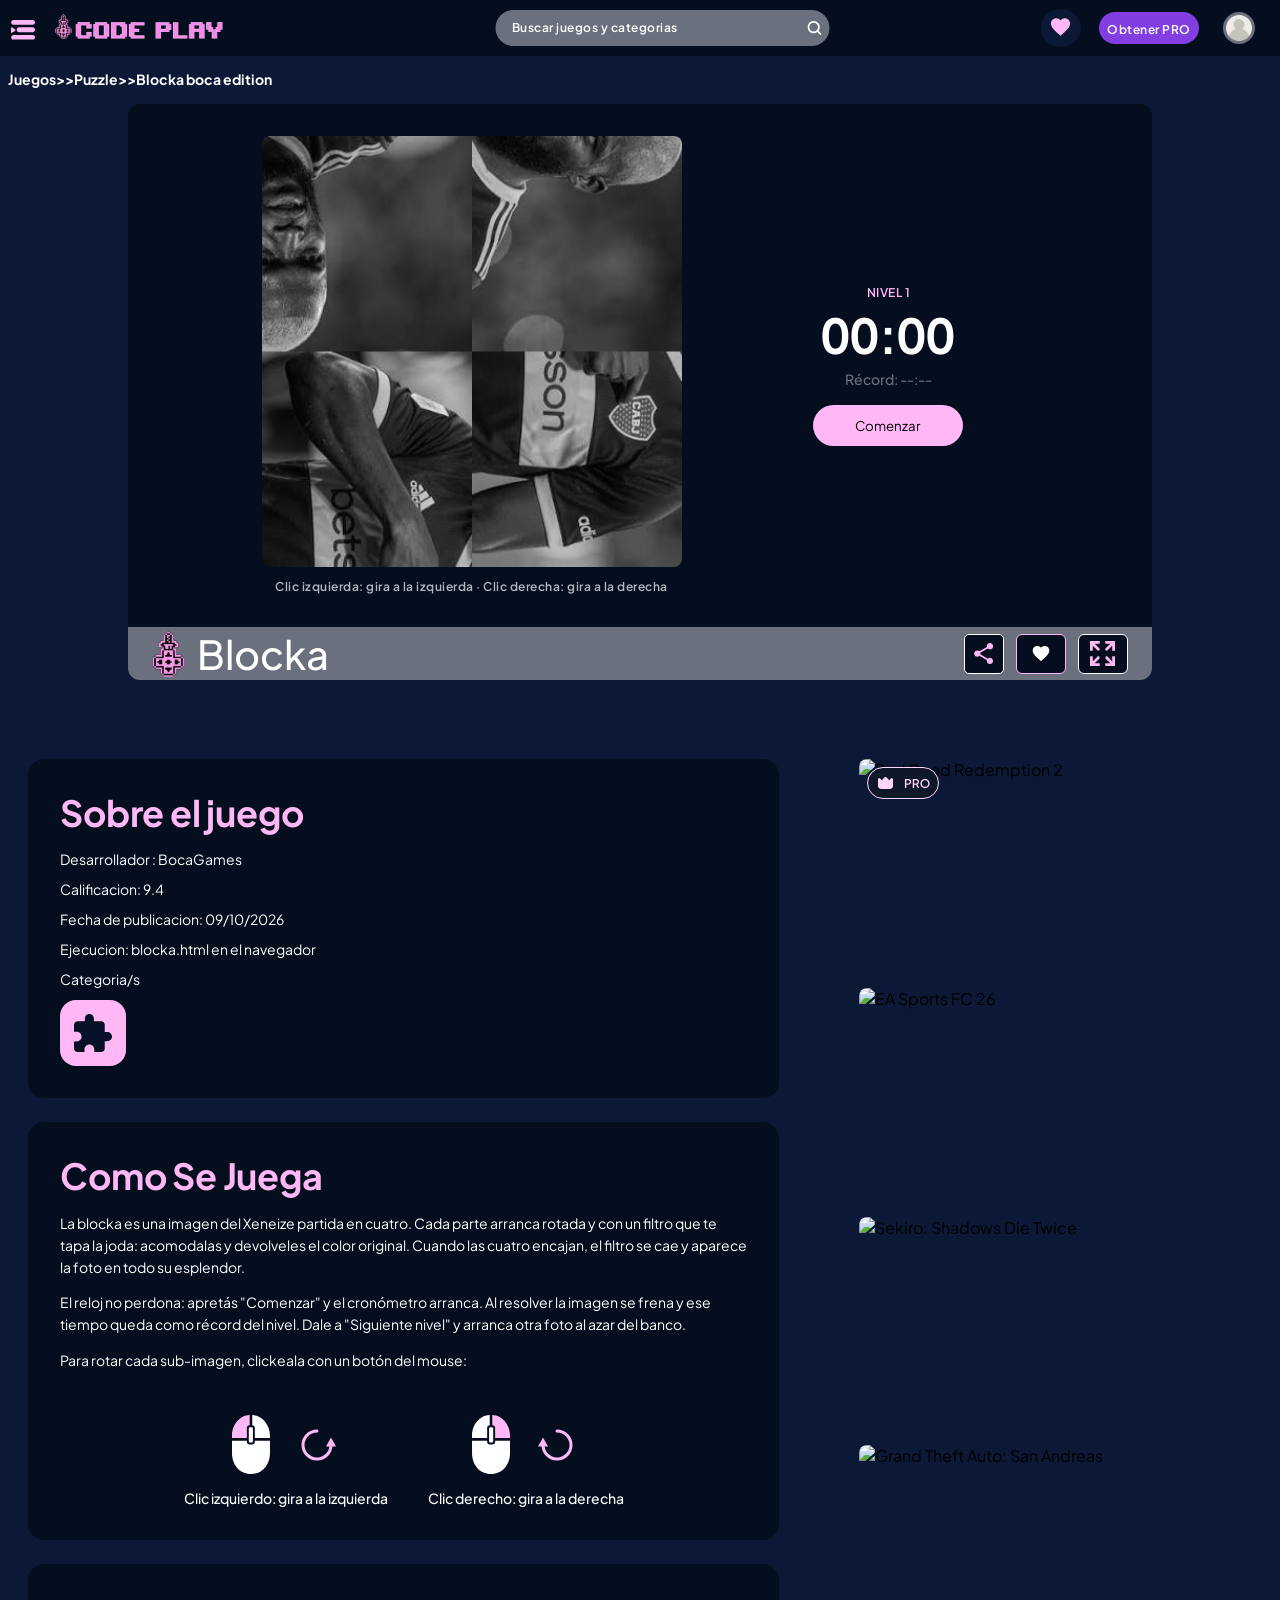
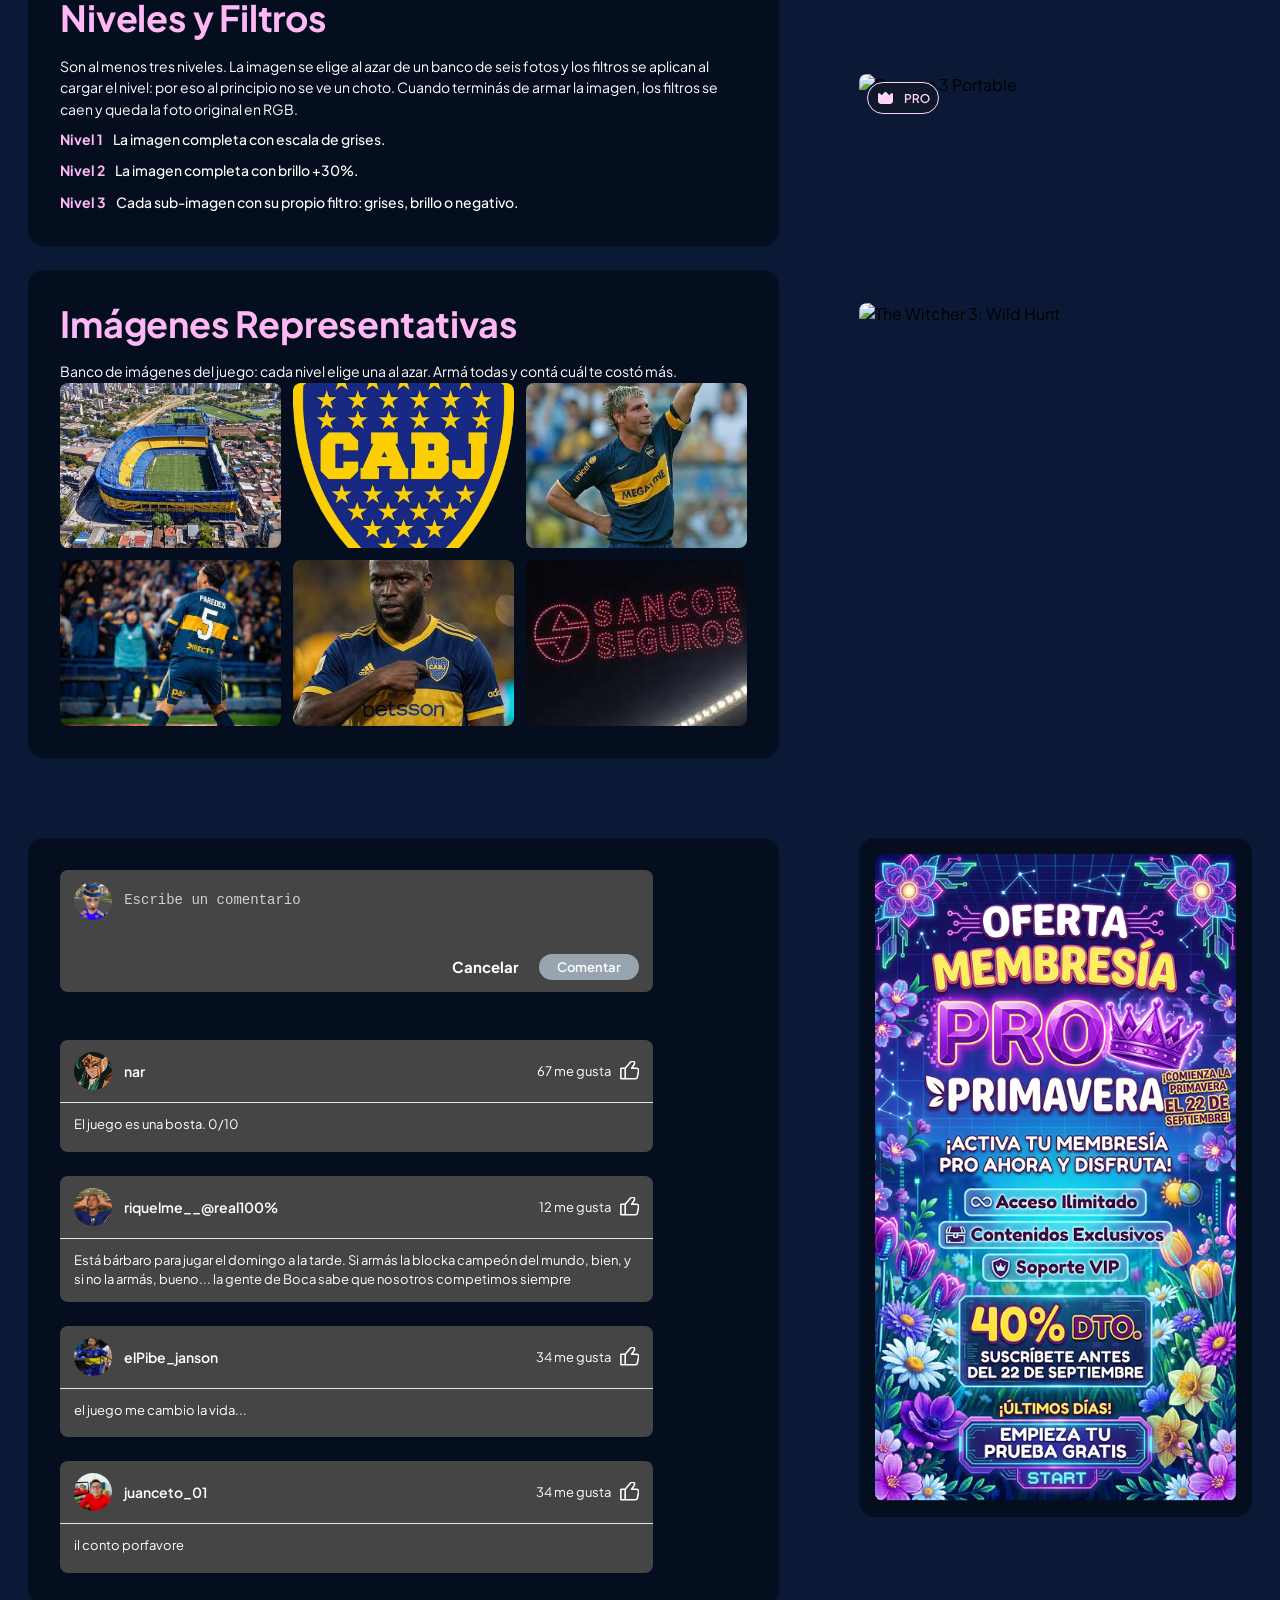
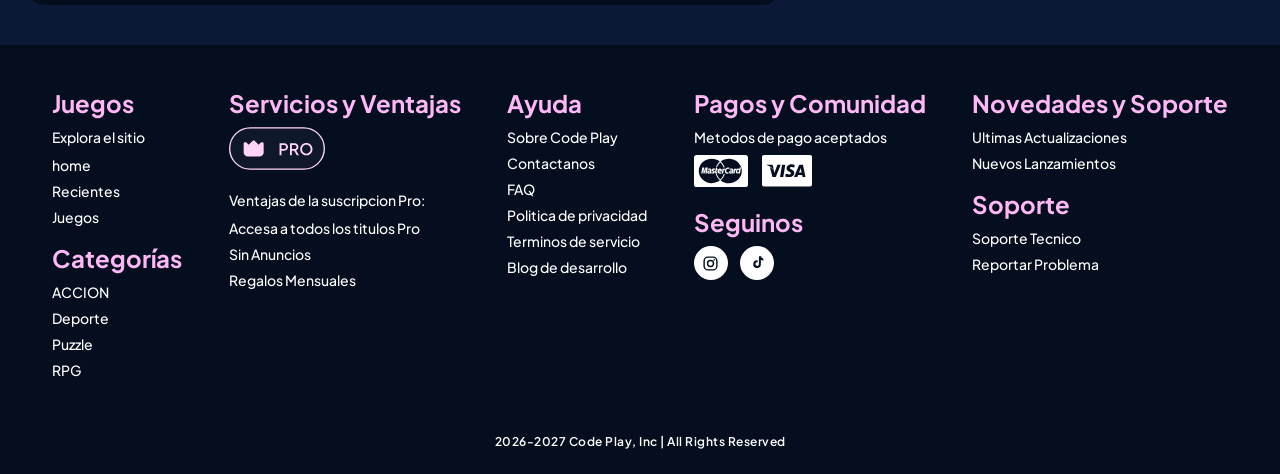
==== commit acbbcac4: "agrega nivel 2" ====
--- a/2 entrega/blocka.html
+++ b/2 entrega/blocka.html
@@ -147,7 +147,7 @@
                         <canvas id="blocka-canvas" class="blocka-canvas" width="420" height="315"
                             aria-label="Tablero de Blocka"></canvas>
                         <div id="blocka-fin" class="blocka-fin" hidden>
-                            <p class="h1 blocka-fin__titulo">¡Imagen resuelta!</p>
+                            <p id="blocka-fin-titulo" class="h1 blocka-fin__titulo">¡Imagen resuelta!</p>
                             <p class="body-base blocka-fin__tiempo">Tiempo: <strong id="blocka-tiempo-final">00:00</strong></p>
                             <div class="blocka-fin__acciones">
                                 <button type="button" class="btn-primario" id="blocka-reiniciar">Jugar de nuevo</button>
@@ -159,7 +159,7 @@
                         derecha</p>
                 </div>
                 <div class="blocka-hud">
-                    <span class="label blocka-hud__nivel">Nivel 1</span>
+                    <span id="blocka-nivel" class="label blocka-hud__nivel">Nivel 1</span>
                     <span id="blocka-tiempo" class="blocka-hud__tiempo">00:00</span>
                     <span id="blocka-record" class="body-small blocka-hud__record">Récord: --:--</span>
                     <button type="button" id="blocka-comenzar" class="btn-primario blocka-hud__comenzar">Comenzar</button>
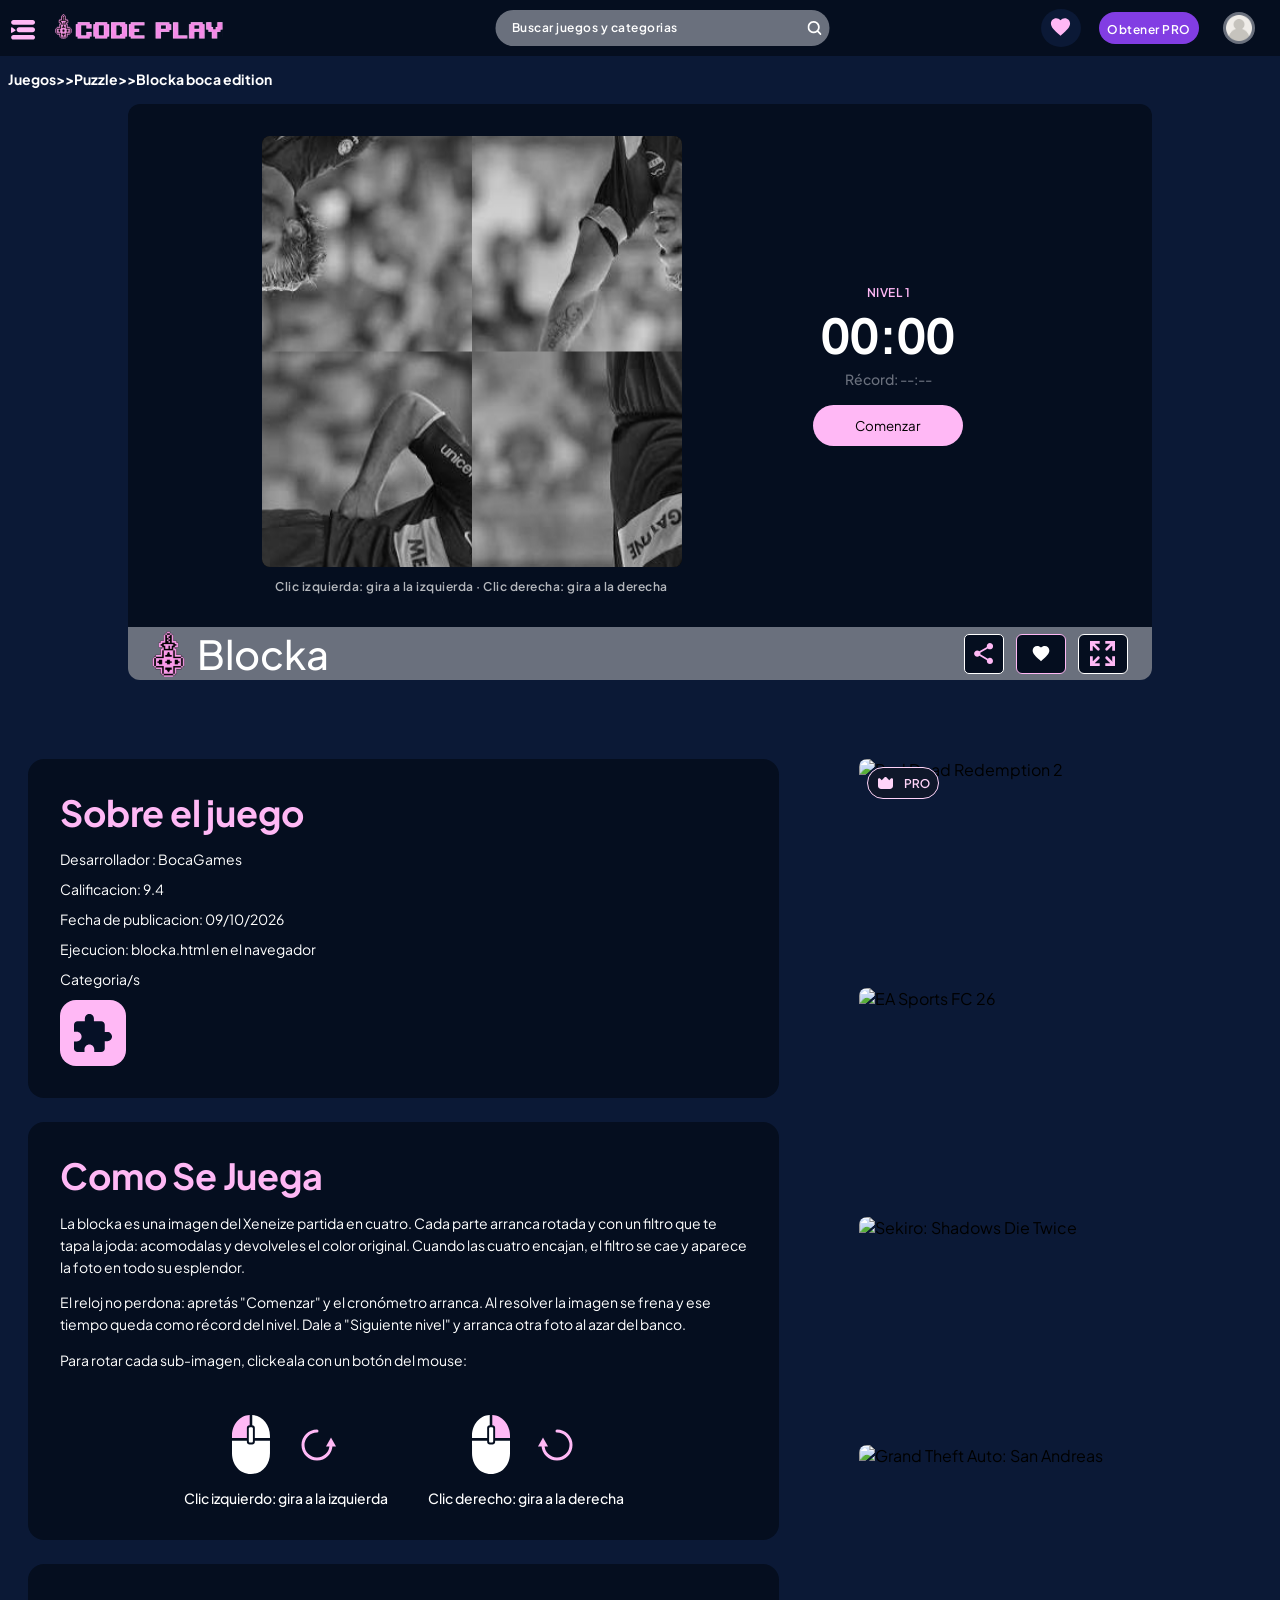
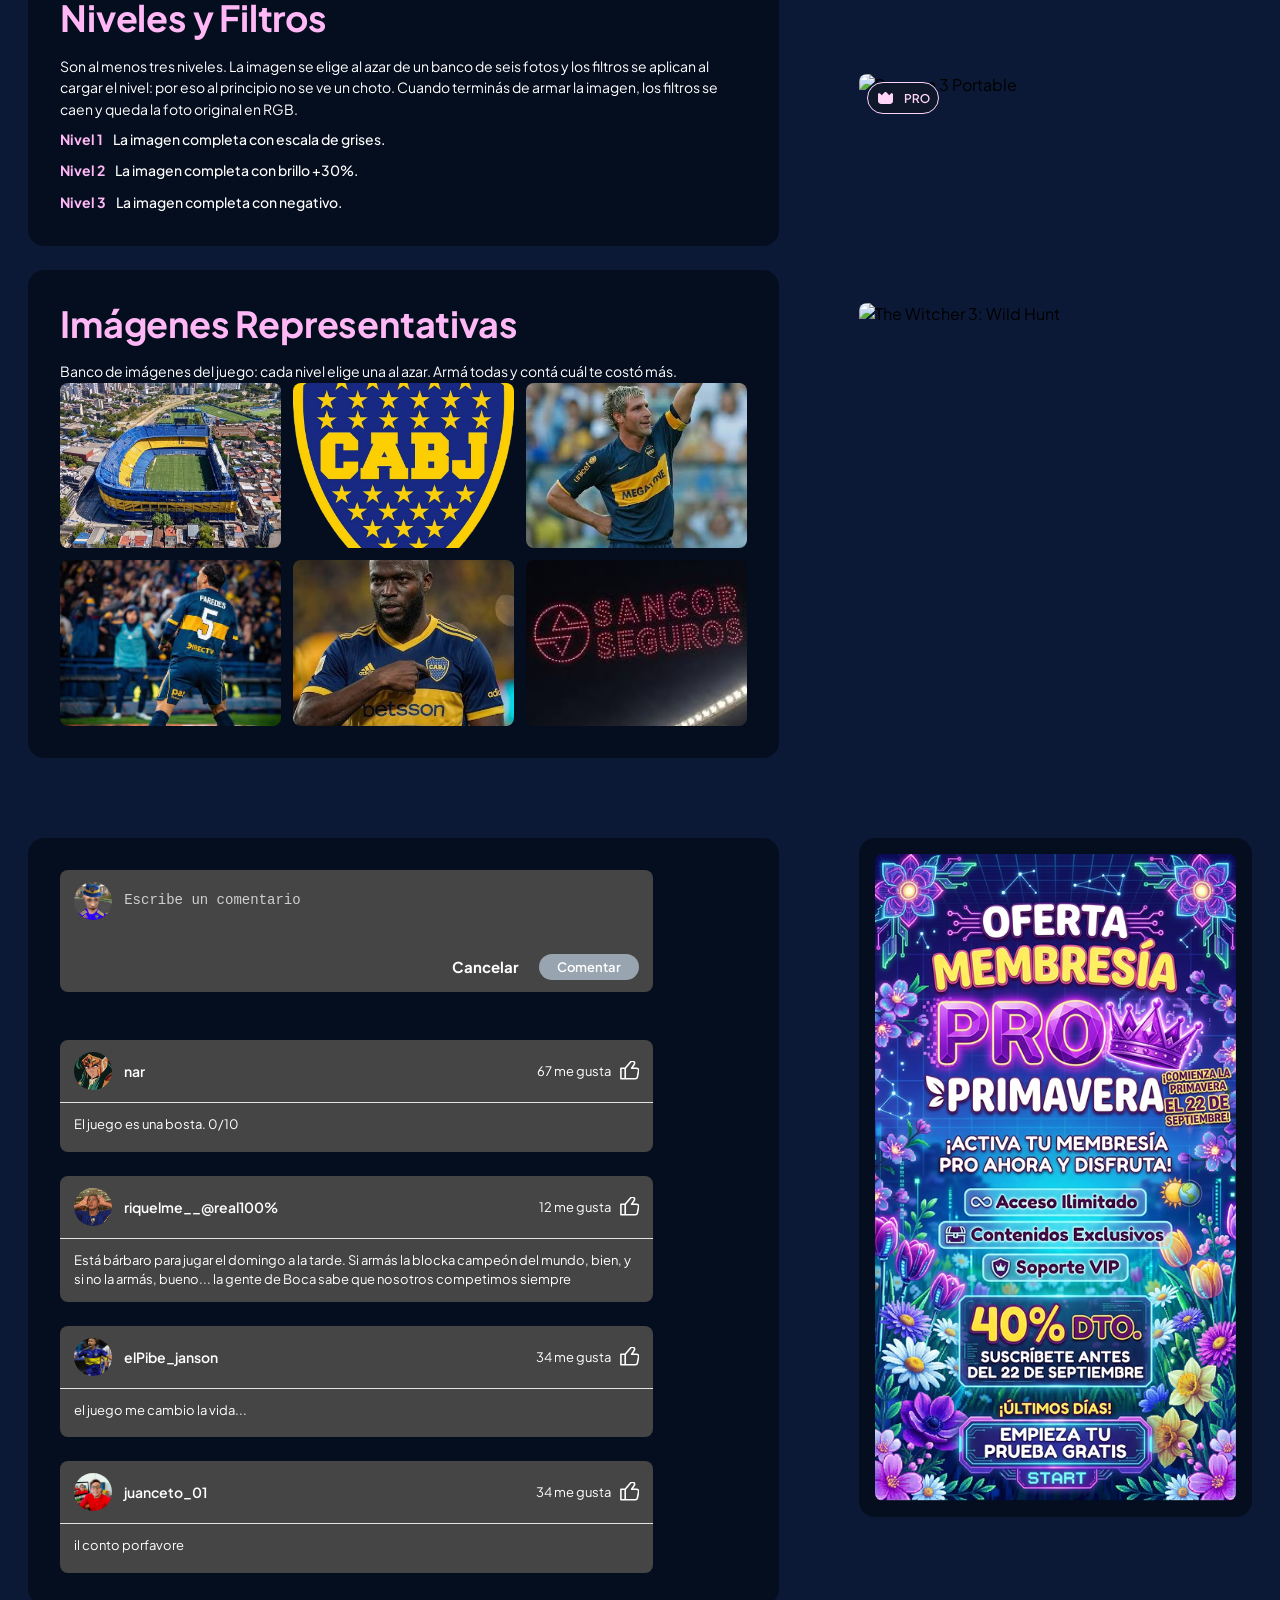
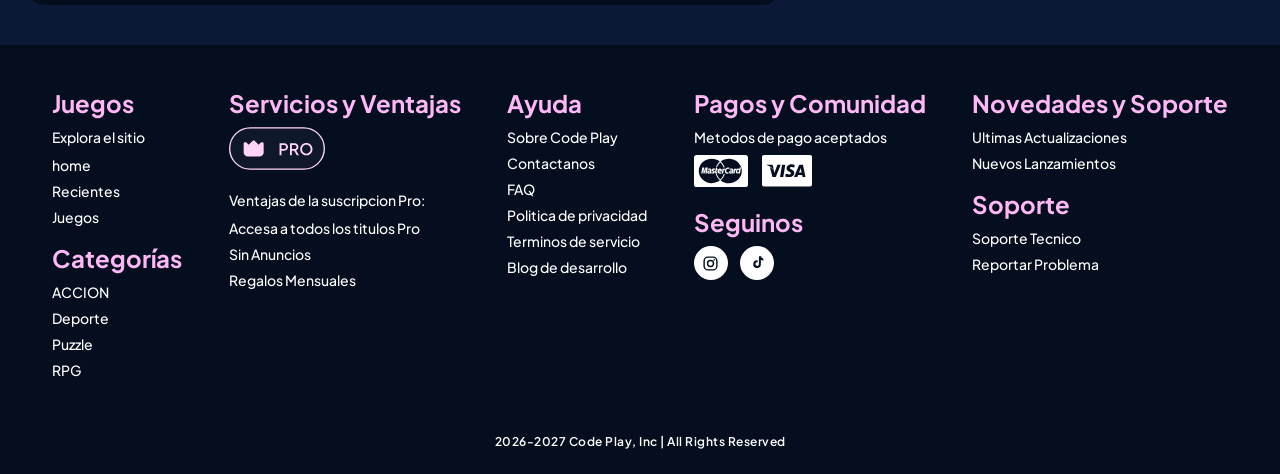
==== commit b3b3d1d7: "agrega nivel 3 (filtro negativo)" ====
--- a/2 entrega/blocka.html
+++ b/2 entrega/blocka.html
@@ -255,8 +255,7 @@
                     <ul class="body-small blocka-niveles">
                         <li><strong>Nivel 1</strong><span>La imagen completa con escala de grises.</span></li>
                         <li><strong>Nivel 2</strong><span>La imagen completa con brillo +30%.</span></li>
-                        <li><strong>Nivel 3</strong><span>Cada sub-imagen con su propio filtro: grises, brillo o
-                                negativo.</span></li>
+                        <li><strong>Nivel 3</strong><span>La imagen completa con negativo.</span></li>
                     </ul>
                 </article>
 
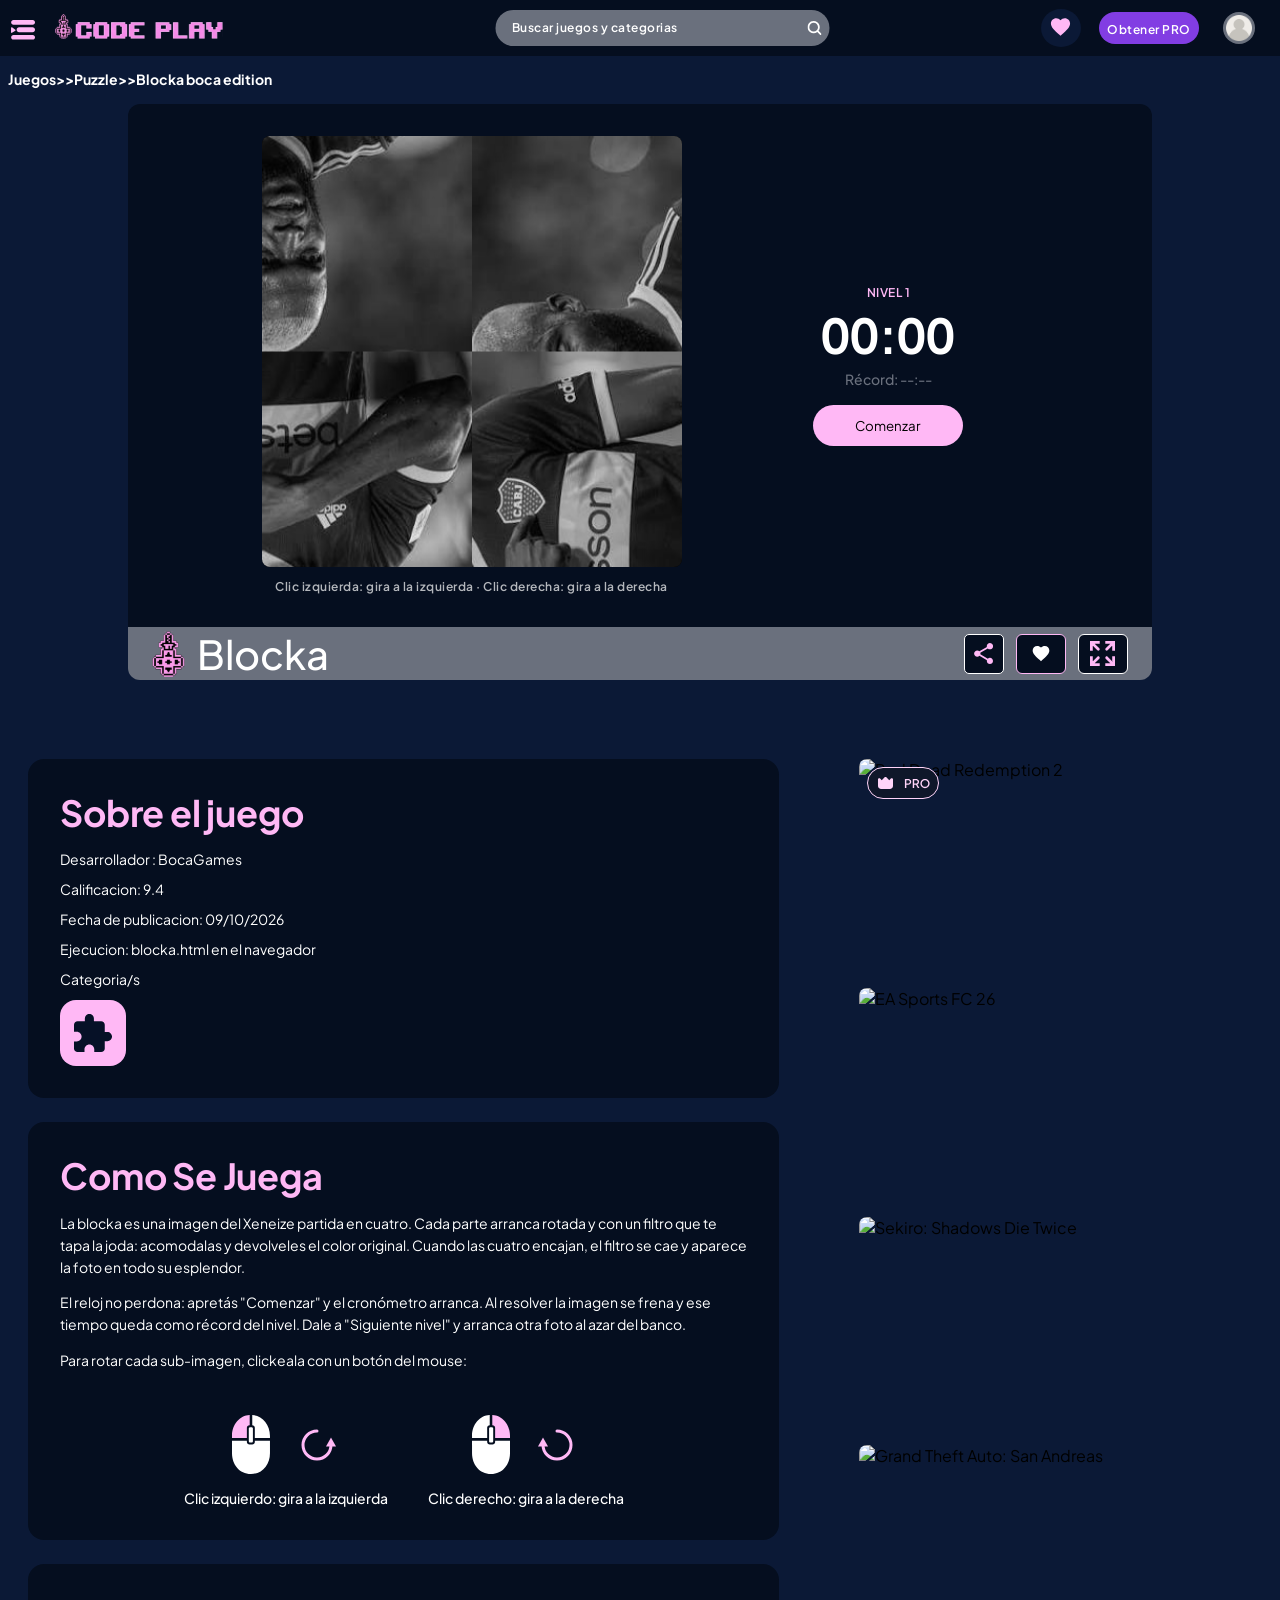
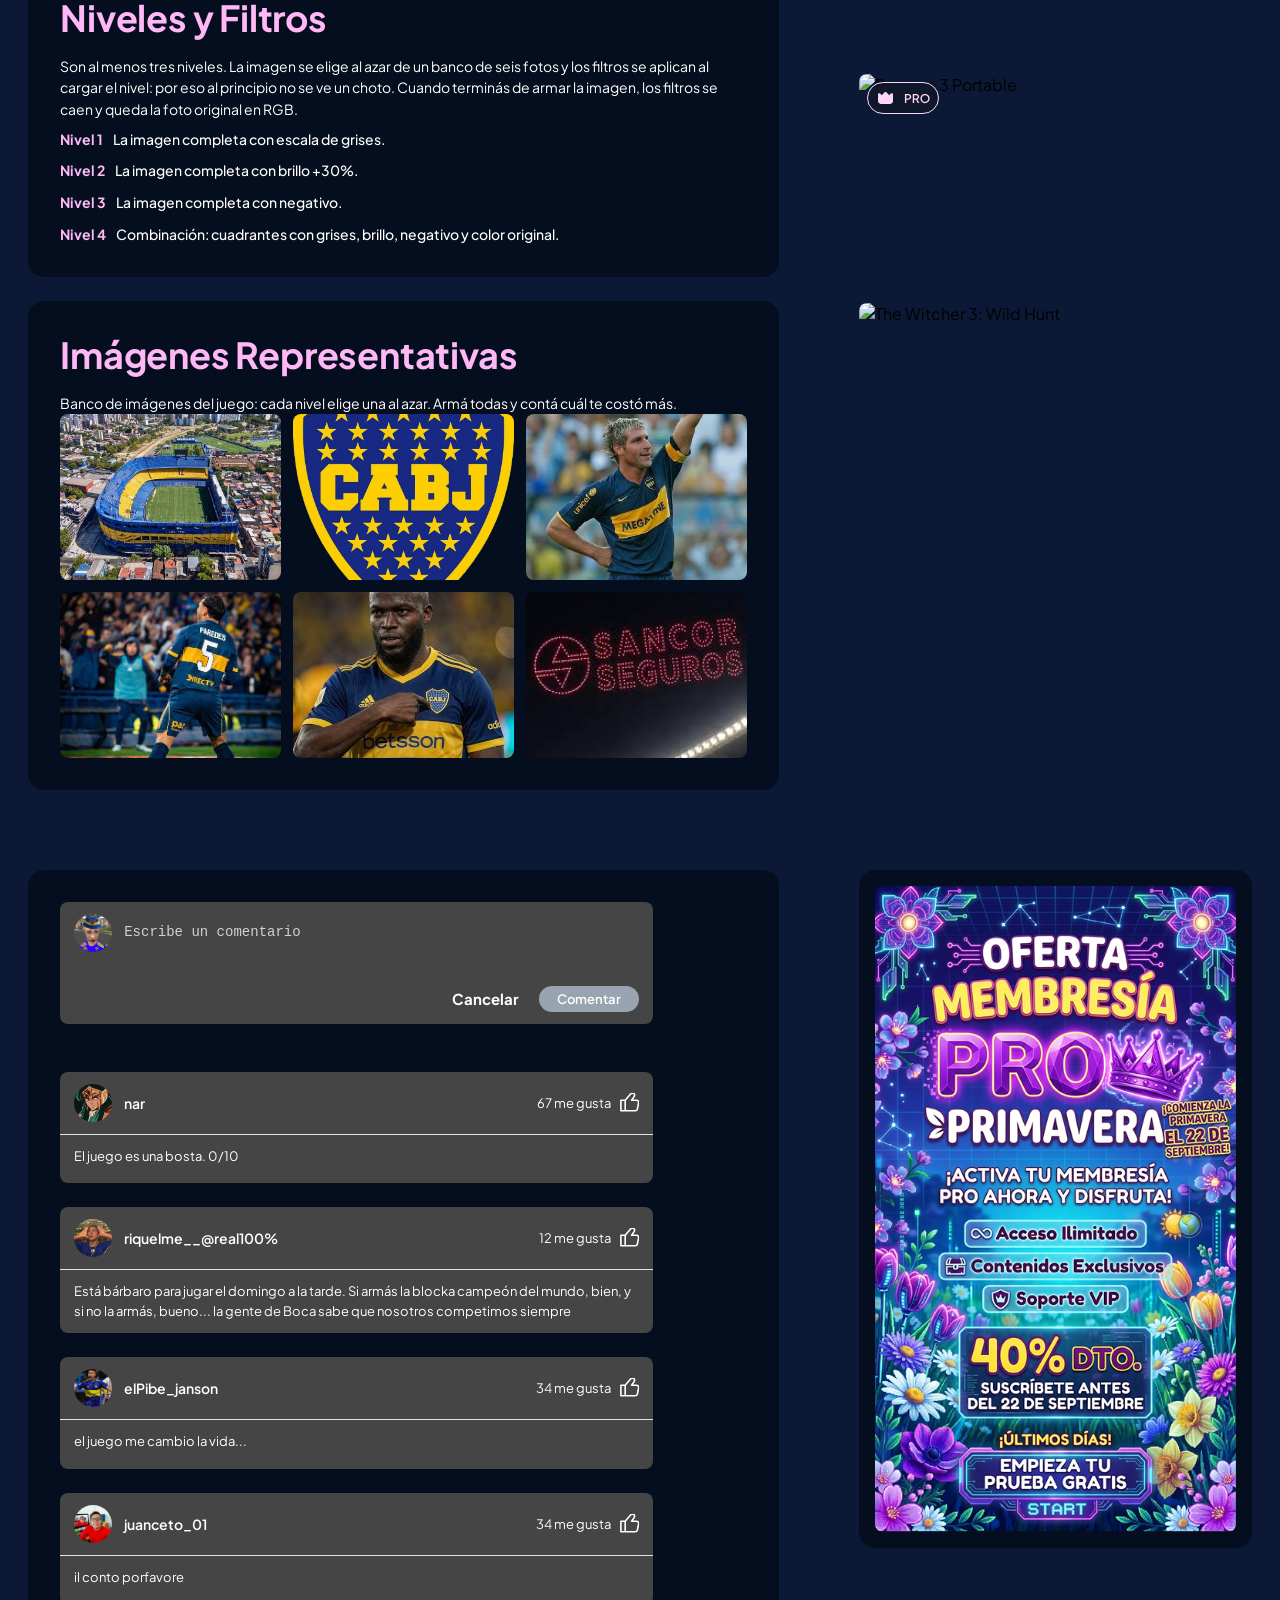
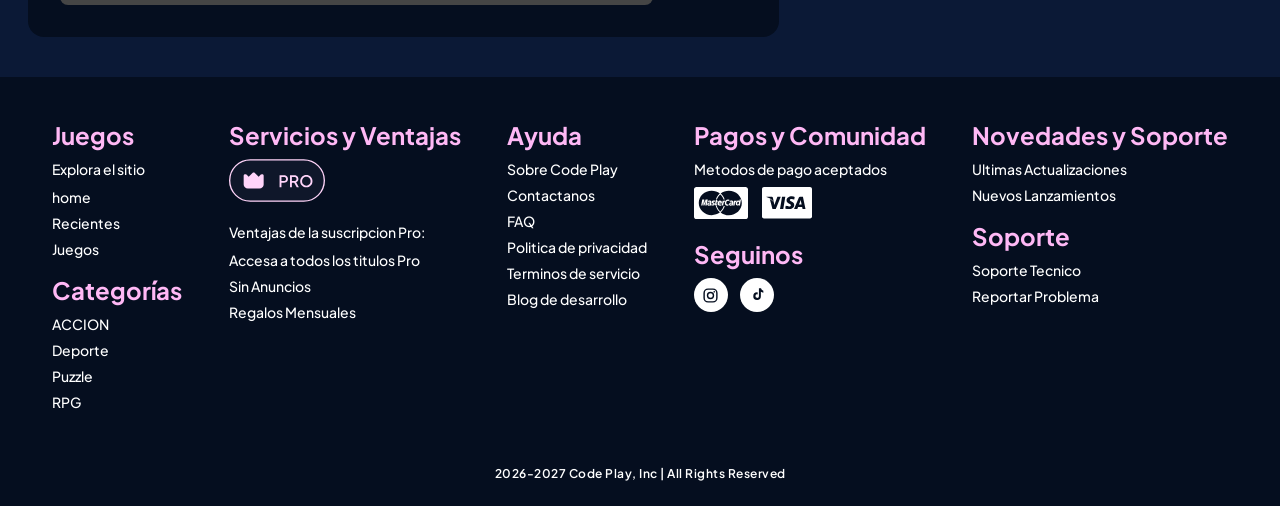
==== commit 2825f765: "agrega nivel 4, combinacion entre filtros" ====
--- a/2 entrega/blocka.html
+++ b/2 entrega/blocka.html
@@ -256,6 +256,7 @@
                         <li><strong>Nivel 1</strong><span>La imagen completa con escala de grises.</span></li>
                         <li><strong>Nivel 2</strong><span>La imagen completa con brillo +30%.</span></li>
                         <li><strong>Nivel 3</strong><span>La imagen completa con negativo.</span></li>
+                        <li><strong>Nivel 4</strong><span>Combinación: cuadrantes con grises, brillo, negativo y color original.</span></li>
                     </ul>
                 </article>
 
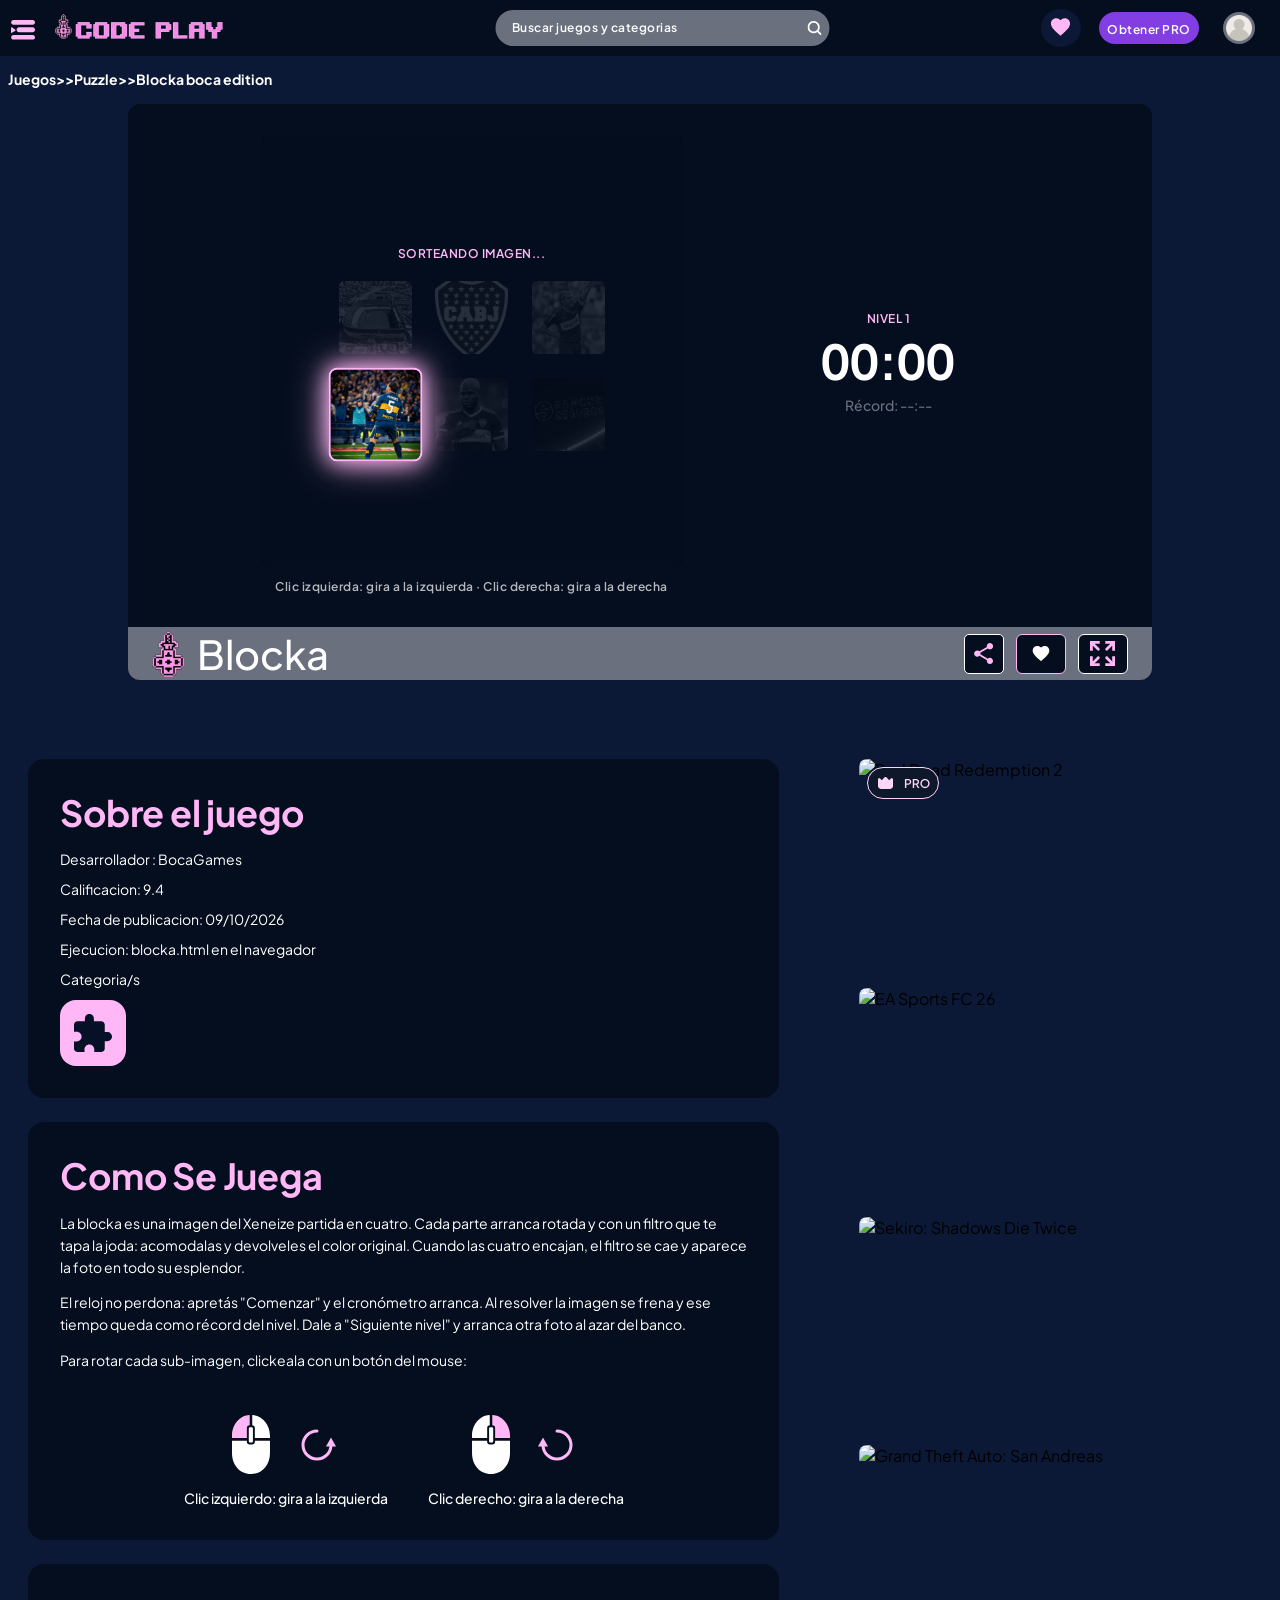
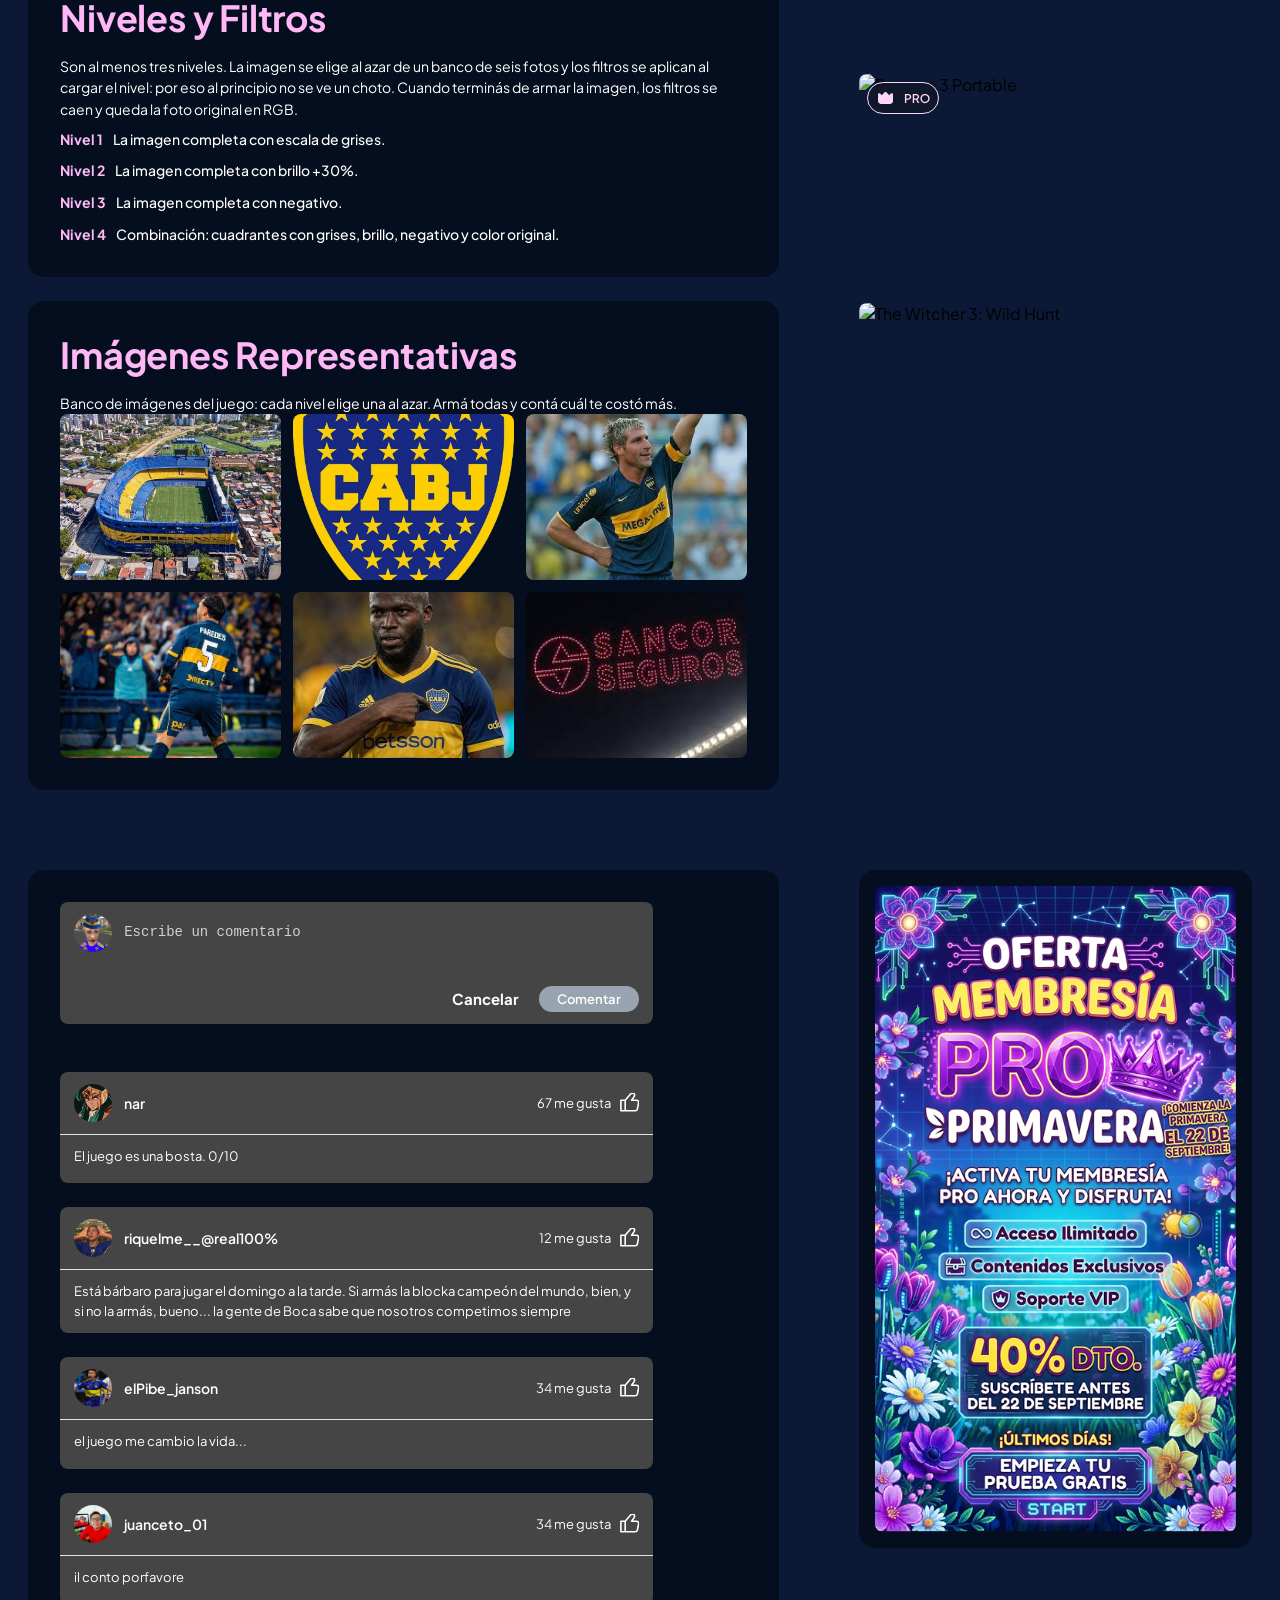
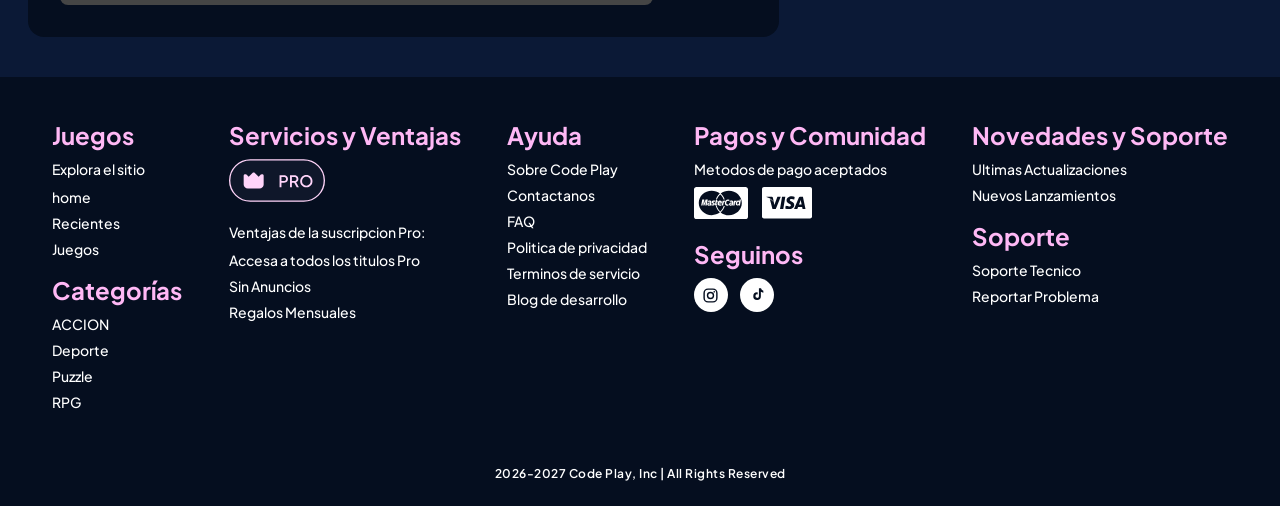
==== commit 22a55edd: "agrega aninimacion de eleccion antes de arrancar cada nivel" ====
--- a/2 entrega/blocka.html
+++ b/2 entrega/blocka.html
@@ -146,6 +146,17 @@
                     <div class="blocka-lienzo">
                         <canvas id="blocka-canvas" class="blocka-canvas" width="420" height="315"
                             aria-label="Tablero de Blocka"></canvas>
+                        <div id="blocka-sorteo" class="blocka-sorteo" hidden>
+                            <p class="label blocka-sorteo__titulo">Sorteando imagen...</p>
+                            <div class="blocka-sorteo__grilla" id="blocka-sorteo-grilla">
+                                <img src="assets/bancoImagenes/bombonera.jpg" alt="La Bombonera" class="blocka-sorteo__thumb" data-src="assets/bancoImagenes/bombonera.jpg">
+                                <img src="assets/bancoImagenes/escudoBoca.png" alt="Escudo de Boca" class="blocka-sorteo__thumb" data-src="assets/bancoImagenes/escudoBoca.png">
+                                <img src="assets/bancoImagenes/palermo.jpeg" alt="Martín Palermo" class="blocka-sorteo__thumb" data-src="assets/bancoImagenes/palermo.jpeg">
+                                <img src="assets/bancoImagenes/paredes.jpeg" alt="Leandro Paredes" class="blocka-sorteo__thumb" data-src="assets/bancoImagenes/paredes.jpeg">
+                                <img src="assets/bancoImagenes/ennerGodLencia.jpeg" alt="Enner Valencia" class="blocka-sorteo__thumb" data-src="assets/bancoImagenes/ennerGodLencia.jpeg">
+                                <img src="assets/bancoImagenes/sancorSeguros.jpeg" alt="Sancor Seguros" class="blocka-sorteo__thumb" data-src="assets/bancoImagenes/sancorSeguros.jpeg">
+                            </div>
+                        </div>
                         <div id="blocka-fin" class="blocka-fin" hidden>
                             <p id="blocka-fin-titulo" class="h1 blocka-fin__titulo">¡Imagen resuelta!</p>
                             <p class="body-base blocka-fin__tiempo">Tiempo: <strong id="blocka-tiempo-final">00:00</strong></p>
--- a/2 entrega/css/blocka.css
+++ b/2 entrega/css/blocka.css
@@ -51,6 +51,71 @@
     text-align: center;
 }
 
+/* Overlay de sorteo de imágenes (Extra 1) */
+
+.blocka-sorteo {
+    position: absolute;
+    inset: 0;
+    display: flex;
+    flex-direction: column;
+    align-items: center;
+    justify-content: center;
+    gap: 12px;
+    padding: 16px;
+    border-radius: 8px;
+    background-color: rgba(5, 14, 31, 0.94);
+    text-align: center;
+    z-index: 5;
+    transition: opacity 0.3s ease;
+}
+
+.blocka-sorteo__titulo {
+    margin: 0;
+    color: var(--primario);
+    letter-spacing: 0.5px;
+    text-transform: uppercase;
+}
+
+.blocka-sorteo__grilla {
+    display: grid;
+    grid-template-columns: repeat(3, 1fr);
+    gap: 10px;
+    width: 100%;
+    max-width: 280px;
+}
+
+.blocka-sorteo__thumb {
+    width: 100%;
+    aspect-ratio: 1;
+    object-fit: cover;
+    border-radius: 8px;
+    border: 2px solid transparent;
+    opacity: 0.45;
+    transform: scale(0.95);
+    transition: transform 0.15s ease, opacity 0.2s ease, border-color 0.15s ease, box-shadow 0.2s ease;
+}
+
+.blocka-sorteo__thumb.activo {
+    opacity: 1;
+    transform: scale(1.08);
+    border-color: var(--primario);
+    box-shadow: 0 0 12px var(--primario);
+}
+
+.blocka-sorteo__thumb.ganador {
+    opacity: 1;
+    transform: scale(1.15);
+    border-color: var(--primario);
+    box-shadow: 0 0 20px var(--primario), 0 0 35px var(--primarioSombra1);
+    z-index: 2;
+}
+
+.blocka-sorteo__thumb.descarte {
+    opacity: 0.18;
+    transform: scale(0.88);
+    filter: grayscale(100%);
+}
+
 /* Overlay de fin de nivel */
 
 .blocka-fin {
@@ -67,6 +132,7 @@
     text-align: center;
 }
 
+.blocka-sorteo[hidden],
 .blocka-fin[hidden],
 .blocka-hud__comenzar[hidden] {
     display: none;
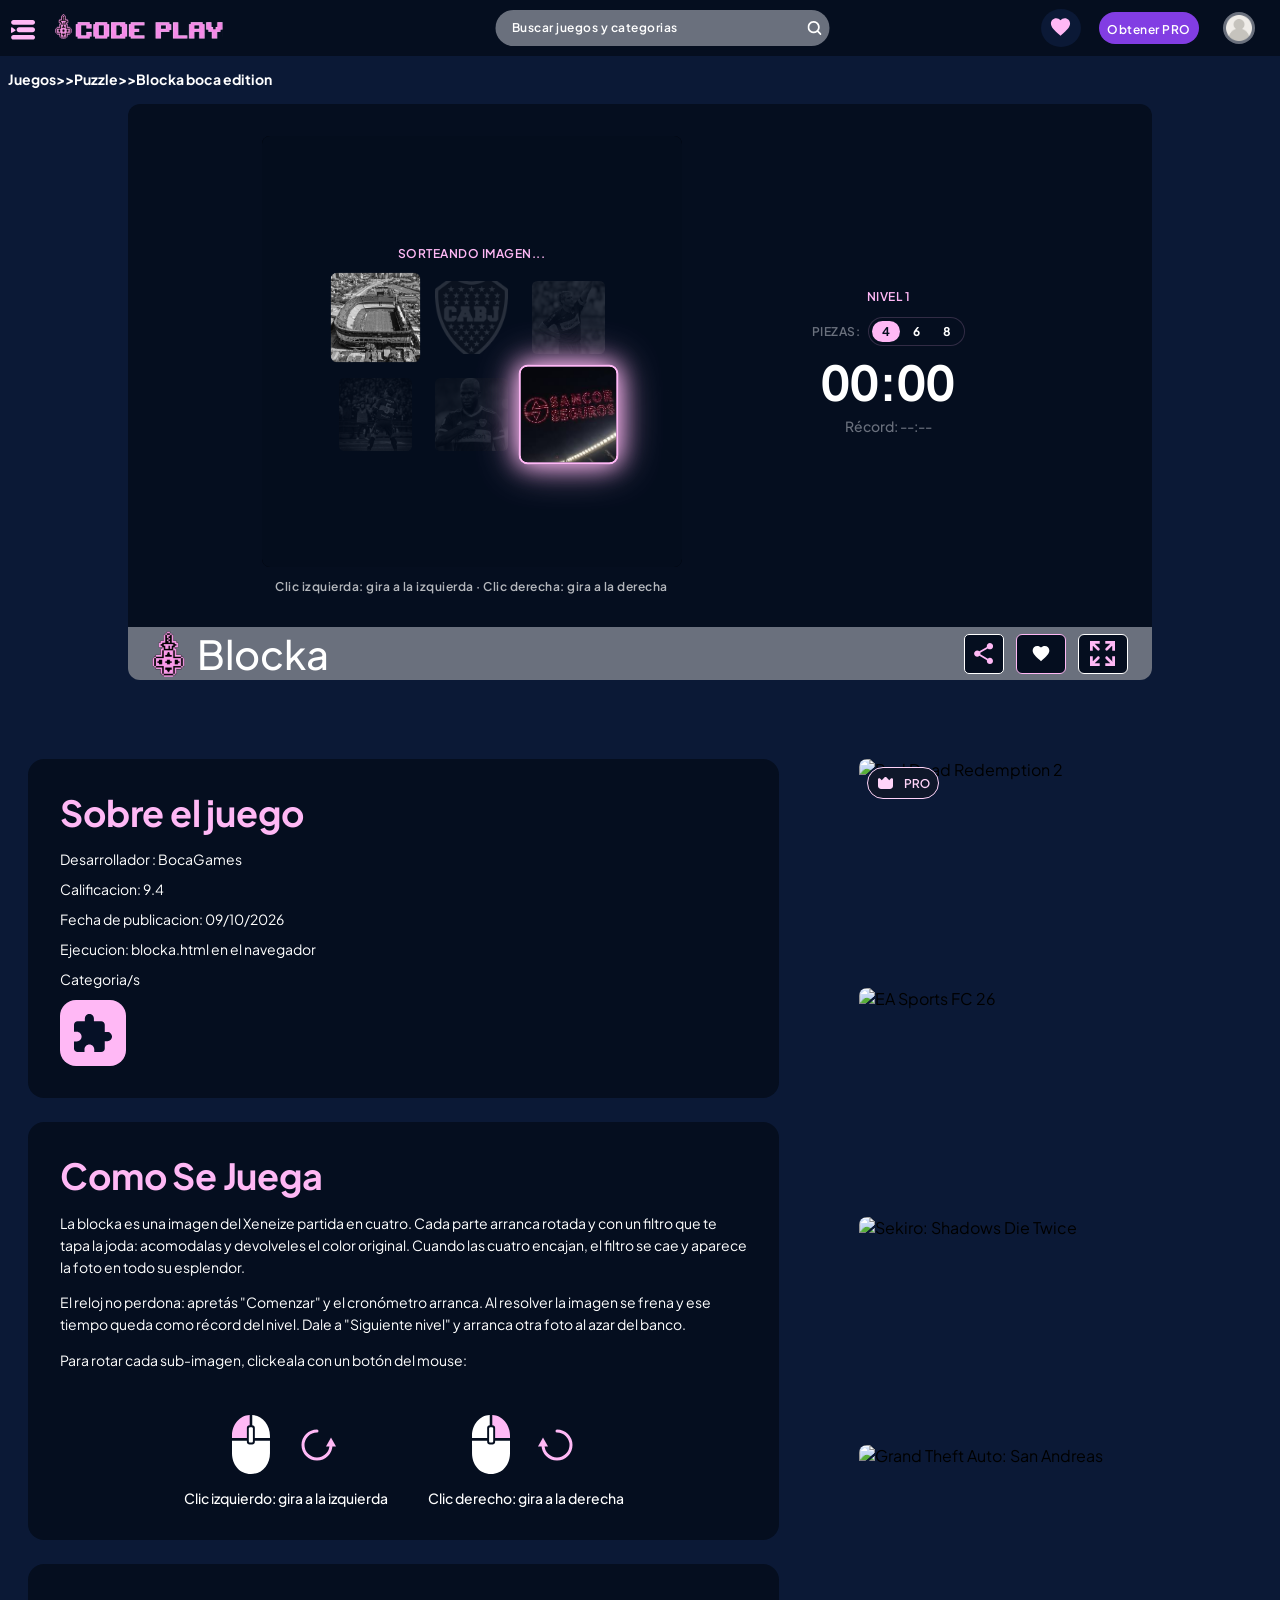
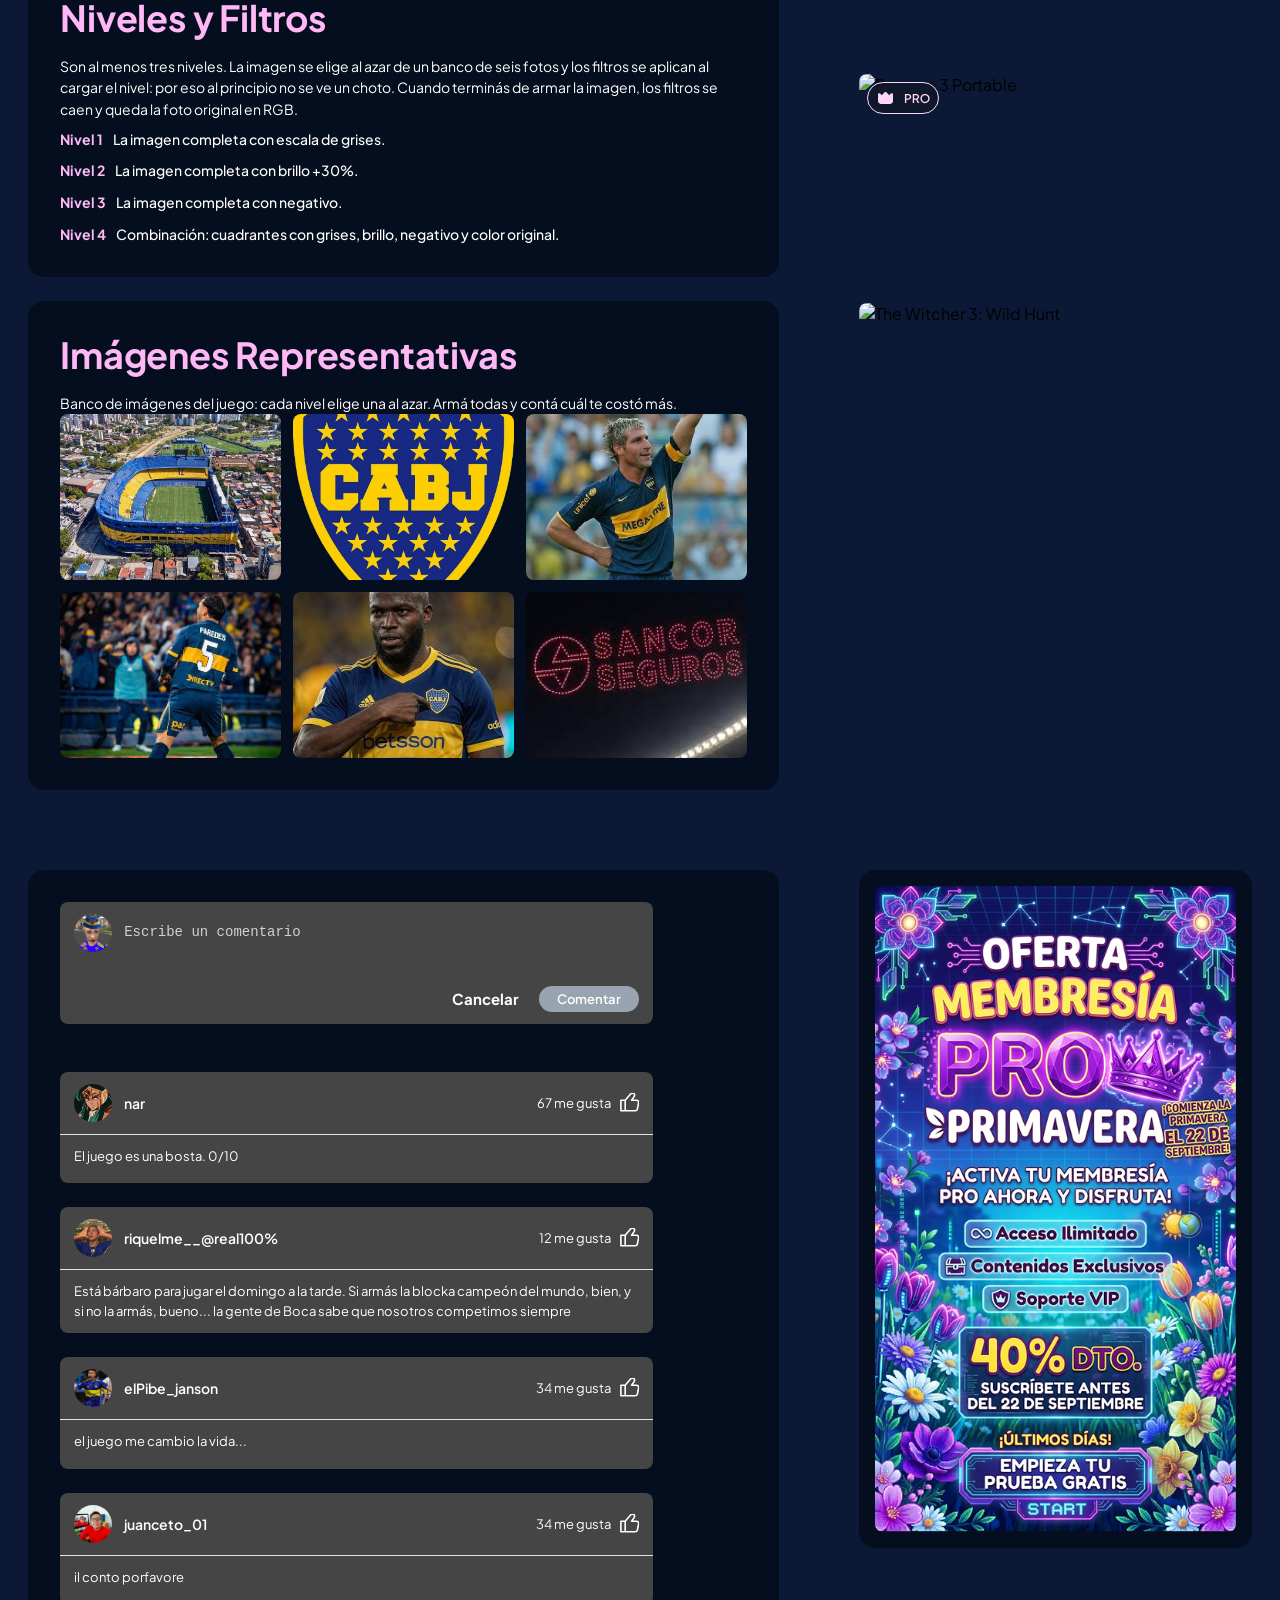
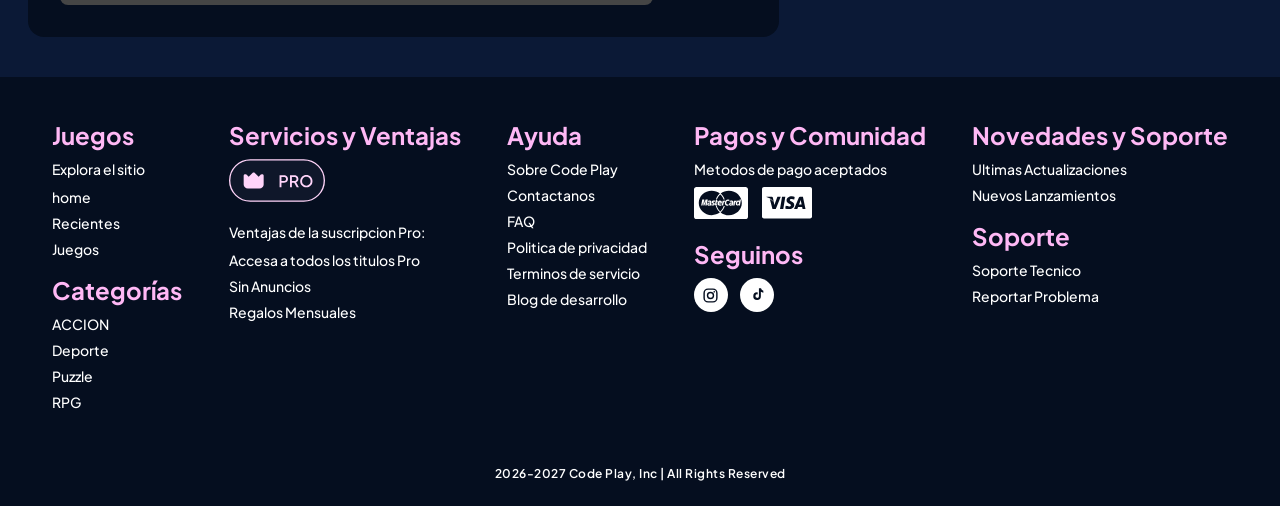
==== commit 0a1b5c64: "agrega dificultad a los niveles" ====
--- a/2 entrega/blocka.html
+++ b/2 entrega/blocka.html
@@ -171,6 +171,14 @@
                 </div>
                 <div class="blocka-hud">
                     <span id="blocka-nivel" class="label blocka-hud__nivel">Nivel 1</span>
+                    <div class="blocka-dificultad" role="group" aria-label="Cantidad de piezas">
+                        <span class="label blocka-dificultad__label">Piezas:</span>
+                        <div class="blocka-dificultad__botones">
+                            <button type="button" class="btn-dificultad btn-dificultad--activo" data-piezas="4">4</button>
+                            <button type="button" class="btn-dificultad" data-piezas="6">6</button>
+                            <button type="button" class="btn-dificultad" data-piezas="8">8</button>
+                        </div>
+                    </div>
                     <span id="blocka-tiempo" class="blocka-hud__tiempo">00:00</span>
                     <span id="blocka-record" class="body-small blocka-hud__record">Récord: --:--</span>
                     <button type="button" id="blocka-comenzar" class="btn-primario blocka-hud__comenzar">Comenzar</button>
--- a/2 entrega/css/blocka.css
+++ b/2 entrega/css/blocka.css
@@ -178,6 +178,55 @@
     text-transform: uppercase;
 }
 
+/* Selector de dificultad (cantidad de piezas - Extra 2) */
+
+.blocka-dificultad {
+    display: flex;
+    align-items: center;
+    gap: 8px;
+    margin: 2px 0;
+}
+
+.blocka-dificultad__label {
+    color: var(--secundarioLuz2);
+    text-transform: uppercase;
+}
+
+.blocka-dificultad__botones {
+    display: inline-flex;
+    background-color: var(--secundarioSombra1);
+    padding: 3px;
+    border-radius: 20px;
+    border: 1px solid rgba(255, 184, 245, 0.18);
+    gap: 3px;
+}
+
+.btn-dificultad {
+    background: none;
+    border: none;
+    color: var(--textoWhite);
+    font-size: 12px;
+    font-weight: 700;
+    padding: 3px 10px;
+    border-radius: 14px;
+    cursor: pointer;
+    transition: all 0.2s ease;
+}
+
+.btn-dificultad:hover:not(:disabled) {
+    color: var(--primario);
+}
+
+.btn-dificultad--activo {
+    background-color: var(--primario);
+    color: var(--secundarioSombra1);
+}
+
+.btn-dificultad:disabled {
+    opacity: 0.4;
+    cursor: not-allowed;
+}
+
 .blocka-hud__tiempo {
     color: var(--textoWhite);
     font-size: 48px;
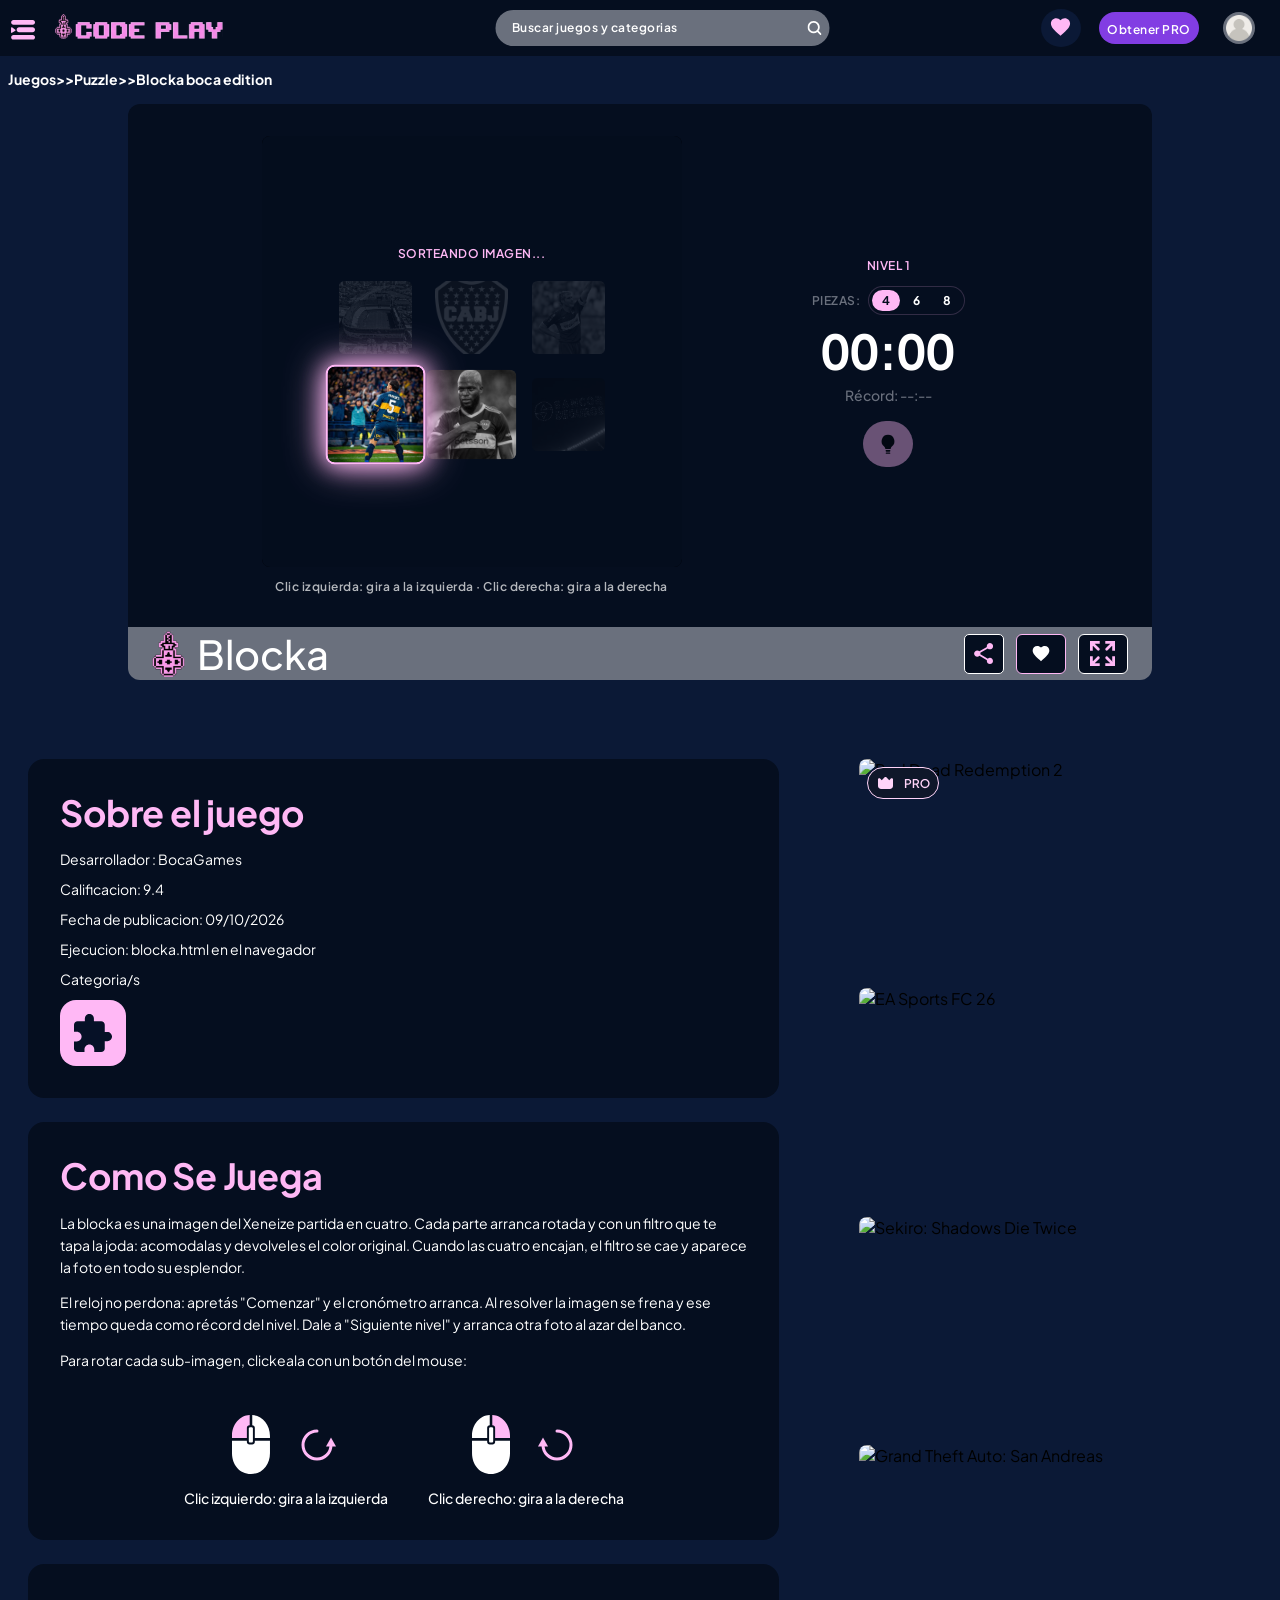
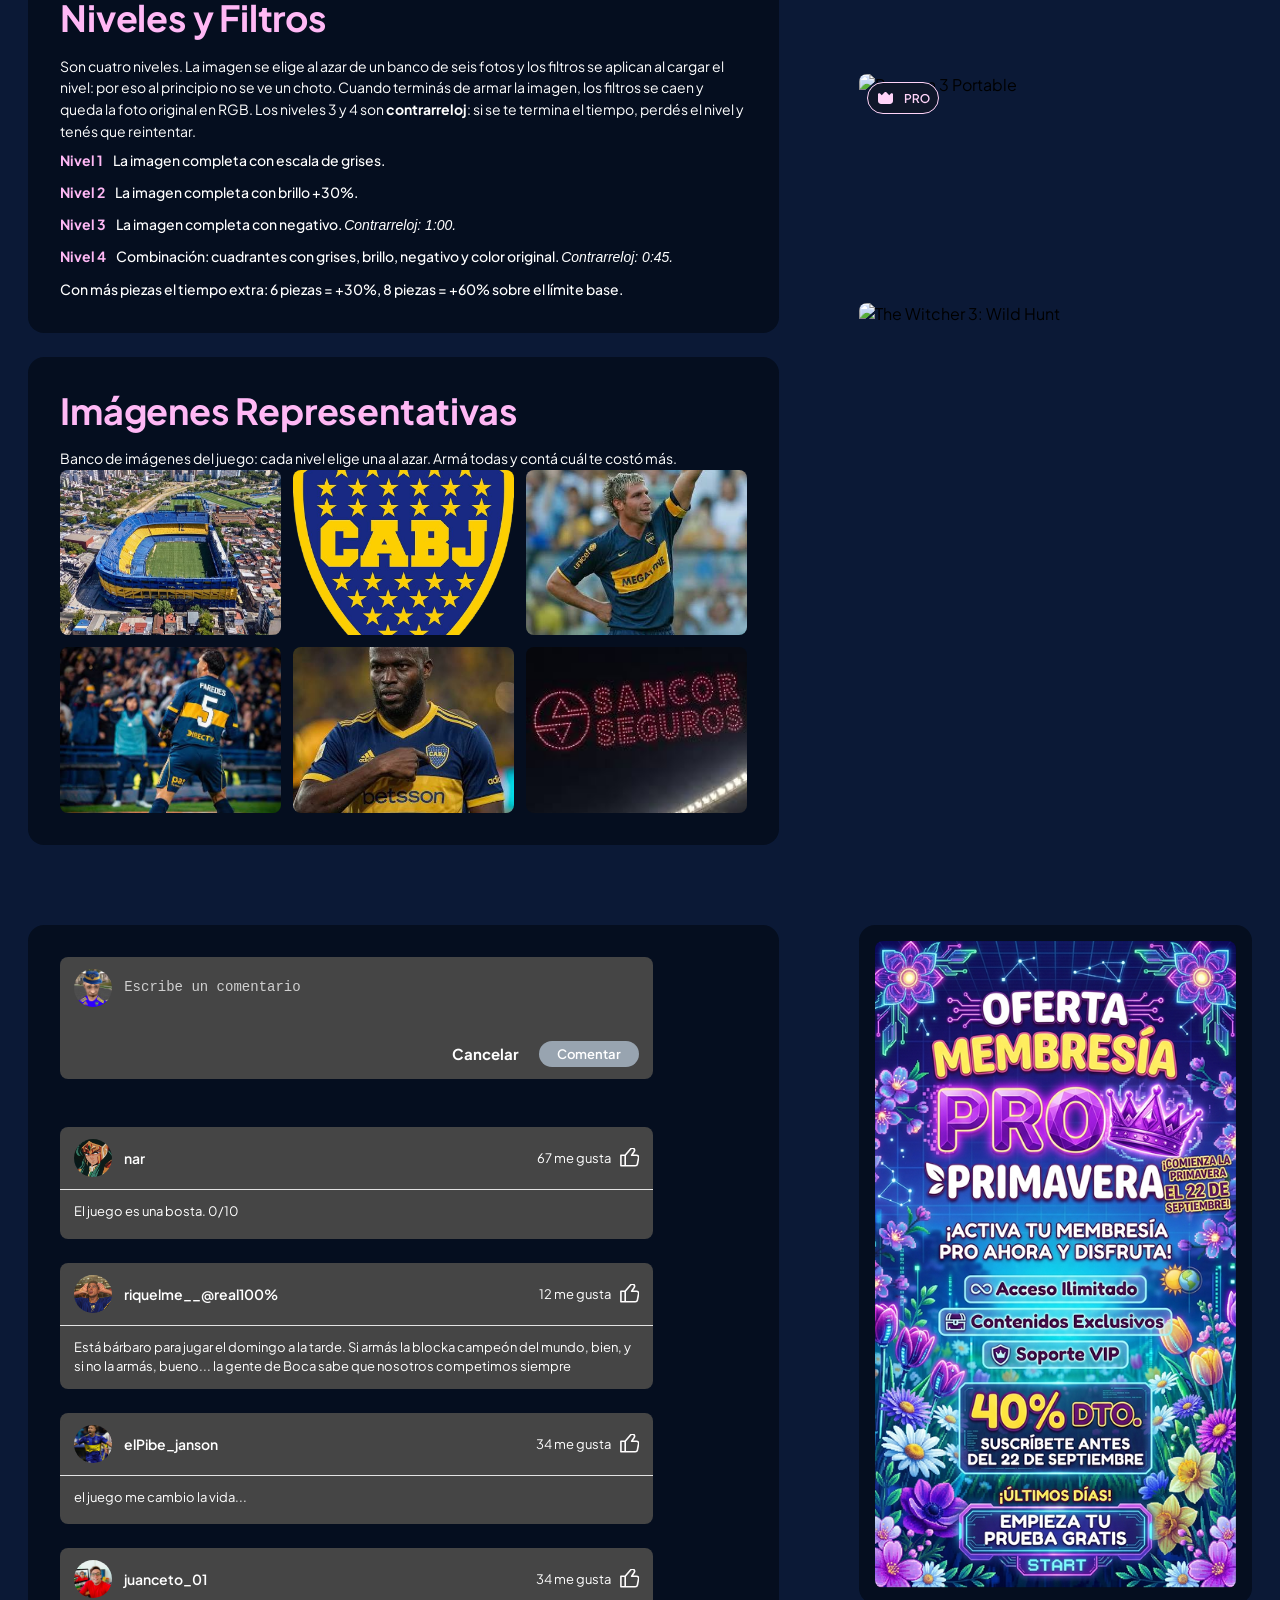
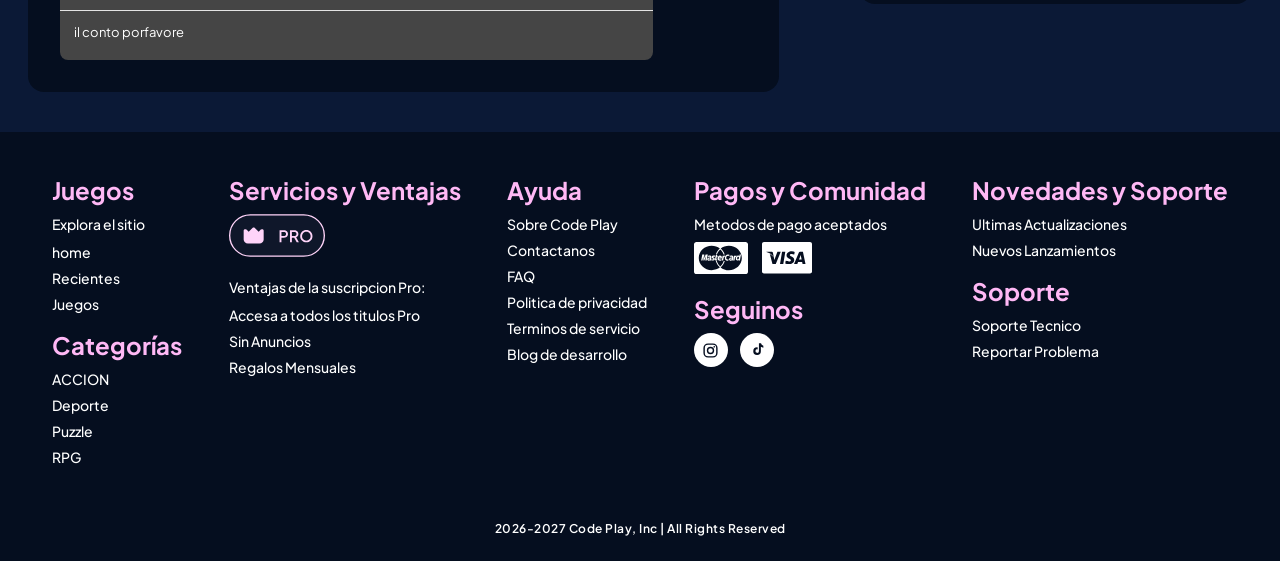
==== commit 198bcf58: "agrega ayudita y dificultad temporizador en niveles 3 y 4" ====
--- a/2 entrega/blocka.html
+++ b/2 entrega/blocka.html
@@ -146,6 +146,10 @@
                     <div class="blocka-lienzo">
                         <canvas id="blocka-canvas" class="blocka-canvas" width="420" height="315"
                             aria-label="Tablero de Blocka"></canvas>
+                        <div id="blocka-aviso-limite" class="blocka-aviso-limite label" hidden>
+                            ⏱ Nivel contrarreloj — <strong id="blocka-aviso-tiempo">01:00</strong>:
+                            si se termina el tiempo, perdés el nivel
+                        </div>
                         <div id="blocka-sorteo" class="blocka-sorteo" hidden>
                             <p class="label blocka-sorteo__titulo">Sorteando imagen...</p>
                             <div class="blocka-sorteo__grilla" id="blocka-sorteo-grilla">
@@ -159,6 +163,7 @@
                         </div>
                         <div id="blocka-fin" class="blocka-fin" hidden>
                             <p id="blocka-fin-titulo" class="h1 blocka-fin__titulo">¡Imagen resuelta!</p>
+                            <p id="blocka-fin-detalle" class="body-small blocka-fin__detalle" hidden></p>
                             <p class="body-base blocka-fin__tiempo">Tiempo: <strong id="blocka-tiempo-final">00:00</strong></p>
                             <div class="blocka-fin__acciones">
                                 <button type="button" class="btn-primario" id="blocka-reiniciar">Jugar de nuevo</button>
@@ -179,8 +184,24 @@
                             <button type="button" class="btn-dificultad" data-piezas="8">8</button>
                         </div>
                     </div>
-                    <span id="blocka-tiempo" class="blocka-hud__tiempo">00:00</span>
+                    <span id="blocka-tiempo" class="blocka-hud__tiempo" role="timer"
+                        aria-label="Tiempo transcurrido 00:00">00:00</span>
+                    <span id="blocka-limite" class="label blocka-hud__limite" hidden>⏱ Límite
+                        <strong id="blocka-limite-tiempo">01:00</strong></span>
+                    <p id="blocka-aviso-a11y" class="visually-hidden" aria-live="polite"></p>
                     <span id="blocka-record" class="body-small blocka-hud__record">Récord: --:--</span>
+                    <button type="button" id="blocka-ayudita" class="btn-primario blocka-ayudita" disabled
+                        aria-label="Ayudita: ubica una pieza correctamente, suma 5 segundos"
+                        title="Ayudita: ubica una pieza (+5s)">
+                        <svg class="blocka-ayudita__icono" viewBox="0 0 24 24" xmlns="http://www.w3.org/2000/svg"
+                            aria-hidden="true" focusable="false">
+                            <path
+                                d="M12 2a7 7 0 0 0-4.2 12.6c.6.5 1.2 1.4 1.2 2.4v.5h6v-.5c0-1 .6-1.9 1.2-2.4A7 7 0 0 0 12 2Z" />
+                            <path d="M9.5 18.5h5v1.2a.8.8 0 0 1-.8.8h-3.4a.8.8 0 0 1-.8-.8v-1.2Z" />
+                            <path
+                                d="M10.2 21.2h3.6a.7.7 0 0 1 .7.7v.1a.7.7 0 0 1-.7.7h-3.6a.7.7 0 0 1-.7-.7v-.1a.7.7 0 0 1 .7-.7Z" />
+                        </svg>
+                    </button>
                     <button type="button" id="blocka-comenzar" class="btn-primario blocka-hud__comenzar">Comenzar</button>
                 </div>
             </div>
@@ -268,14 +289,17 @@
 
                 <article class="info-card">
                     <h2 class="info-card__titulo">Niveles y Filtros</h2>
-                    <p class="info-card__texto">Son al menos tres niveles. La imagen se elige al azar de un banco de
+                    <p class="info-card__texto">Son cuatro niveles. La imagen se elige al azar de un banco de
                         seis fotos y los filtros se aplican al cargar el nivel: por eso al principio no se ve un choto.
-                        Cuando terminás de armar la imagen, los filtros se caen y queda la foto original en RGB.</p>
+                        Cuando terminás de armar la imagen, los filtros se caen y queda la foto original en RGB.
+                        Los niveles 3 y 4 son <strong>contrarreloj</strong>: si se te termina el tiempo, perdés el nivel
+                        y tenés que reintentar.</p>
                     <ul class="body-small blocka-niveles">
                         <li><strong>Nivel 1</strong><span>La imagen completa con escala de grises.</span></li>
                         <li><strong>Nivel 2</strong><span>La imagen completa con brillo +30%.</span></li>
-                        <li><strong>Nivel 3</strong><span>La imagen completa con negativo.</span></li>
-                        <li><strong>Nivel 4</strong><span>Combinación: cuadrantes con grises, brillo, negativo y color original.</span></li>
+                        <li><strong>Nivel 3</strong><span>La imagen completa con negativo. <em>Contrarreloj: 1:00.</em></span></li>
+                        <li><strong>Nivel 4</strong><span>Combinación: cuadrantes con grises, brillo, negativo y color original. <em>Contrarreloj: 0:45.</em></span></li>
+                        <li class="blocka-niveles__nota"><span>Con más piezas el tiempo extra: 6 piezas = +30%, 8 piezas = +60% sobre el límite base.</span></li>
                     </ul>
                 </article>
 
--- a/2 entrega/css/global.css
+++ b/2 entrega/css/global.css
@@ -15,6 +15,19 @@
     font-family: inherit;
 }
 
+/* Utilidad: solo para lectores de pantalla */
+.visually-hidden {
+    position: absolute;
+    width: 1px;
+    height: 1px;
+    margin: -1px;
+    padding: 0;
+    overflow: hidden;
+    clip: rect(0 0 0 0);
+    white-space: nowrap;
+    border: 0;
+}
+
 /*COLORES Y VARIABLES DE DISEÑO*/
 :root {
     --primario: #FFB8F5;
@@ -29,6 +42,9 @@
     --secundarioLuz1: #0B1936;
     --secundarioLuz2: #6A707D;
     --acentoSombra1: #6831B6;
+    /* Semáforo de urgencia (temporizadores con tiempo máximo) */
+    --advertencia: #F5A524;
+    --alerta: #E5484D;
     /* FUENTES (Tamaños Base Mobile) */
     --fs-h1: 24px;
     --lh-h1: 32px;
--- a/2 entrega/css/blocka.css
+++ b/2 entrega/css/blocka.css
@@ -143,6 +143,16 @@
     color: var(--primario);
 }
 
+/* Derrota por tiempo agotado: mismo overlay, tono de alerta */
+.blocka-fin--perdido .blocka-fin__titulo {
+    color: var(--alerta);
+}
+
+.blocka-fin__detalle {
+    margin: 0 0 4px;
+    color: var(--secundarioLuz2);
+}
+
 .blocka-fin__tiempo {
     margin: 0 0 6px;
     color: var(--textoWhite);
@@ -233,12 +243,120 @@
     font-weight: 700;
     line-height: 1;
     font-variant-numeric: tabular-nums;
+    transition: color 0.3s ease;
+}
+
+/* Semáforo del temporizador en niveles contrarreloj (cuenta regresiva):
+   urgencia gradual por umbrales — ámbar, rojo, rojo pulsante. */
+.blocka-hud__tiempo--advertencia {
+    color: var(--advertencia);
+}
+
+.blocka-hud__tiempo--alerta {
+    color: var(--alerta);
+}
+
+.blocka-hud__tiempo--pulso {
+    animation: blocka-tiempo-pulso 1s ease-in-out infinite;
+}
+
+@keyframes blocka-tiempo-pulso {
+    0%, 100% {
+        opacity: 1;
+        transform: scale(1);
+    }
+
+    50% {
+        opacity: 0.55;
+        transform: scale(1.06);
+    }
+}
+
+/* Badge "Límite" del HUD: persiste durante todo el nivel contrarreloj */
+.blocka-hud__limite {
+    display: inline-flex;
+    align-items: center;
+    gap: 4px;
+    padding: 3px 10px;
+    border-radius: 14px;
+    border: 1px solid rgba(245, 165, 36, 0.45);
+    background-color: rgba(245, 165, 36, 0.12);
+    color: var(--advertencia);
+    font-variant-numeric: tabular-nums;
+}
+
+.blocka-hud__limite[hidden] {
+    display: none;
+}
+
+/* Aviso previo sobre el canvas antes de apretar "Comenzar" */
+.blocka-aviso-limite {
+    position: absolute;
+    top: 12px;
+    left: 12px;
+    right: 12px;
+    z-index: 4;
+    padding: 10px 14px;
+    border-radius: 8px;
+    border: 1px solid var(--advertencia);
+    background-color: rgba(5, 14, 31, 0.92);
+    color: var(--textoWhite);
+    text-align: center;
+    pointer-events: none;
+}
+
+.blocka-aviso-limite[hidden] {
+    display: none;
+}
+
+.blocka-aviso-limite strong {
+    color: var(--advertencia);
+    font-variant-numeric: tabular-nums;
 }
 
 .blocka-hud__record {
     margin-bottom: 6px;
     color: var(--secundarioLuz2);
     font-variant-numeric: tabular-nums;
+}
+
+/* Ayudita: bombilla que fija una pieza (+5s) */
+
+.blocka-ayudita {
+    padding: 10px 12px;
+    margin-bottom: 6px;
+}
+
+.blocka-ayudita__icono {
+    display: block;
+    width: 22px;
+    height: 22px;
+    fill: currentColor;
+}
+
+.blocka-ayudita:disabled {
+    opacity: 0.4;
+    cursor: not-allowed;
+}
+
+.blocka-ayudita--flash {
+    animation: blocka-ayudita-flash 0.6s ease;
+}
+
+@keyframes blocka-ayudita-flash {
+    0% {
+        box-shadow: 0 0 0 0 var(--primario);
+    }
+
+    45% {
+        box-shadow: 0 0 16px 5px var(--primario), 0 0 28px var(--primarioSombra1);
+        transform: scale(1.1);
+    }
+
+    100% {
+        box-shadow: 0 0 0 0 transparent;
+        transform: scale(1);
+    }
 }
 
 @media (min-width: 768px) {
@@ -356,6 +474,14 @@
     white-space: nowrap;
 }
 
+.blocka-niveles__nota {
+    color: var(--secundarioLuz2);
+}
+
+.blocka-niveles__nota span {
+    display: block;
+}
+
 /* ============================================================
    GALERÍA DE IMÁGENES REPRESENTATIVAS
    ============================================================ */
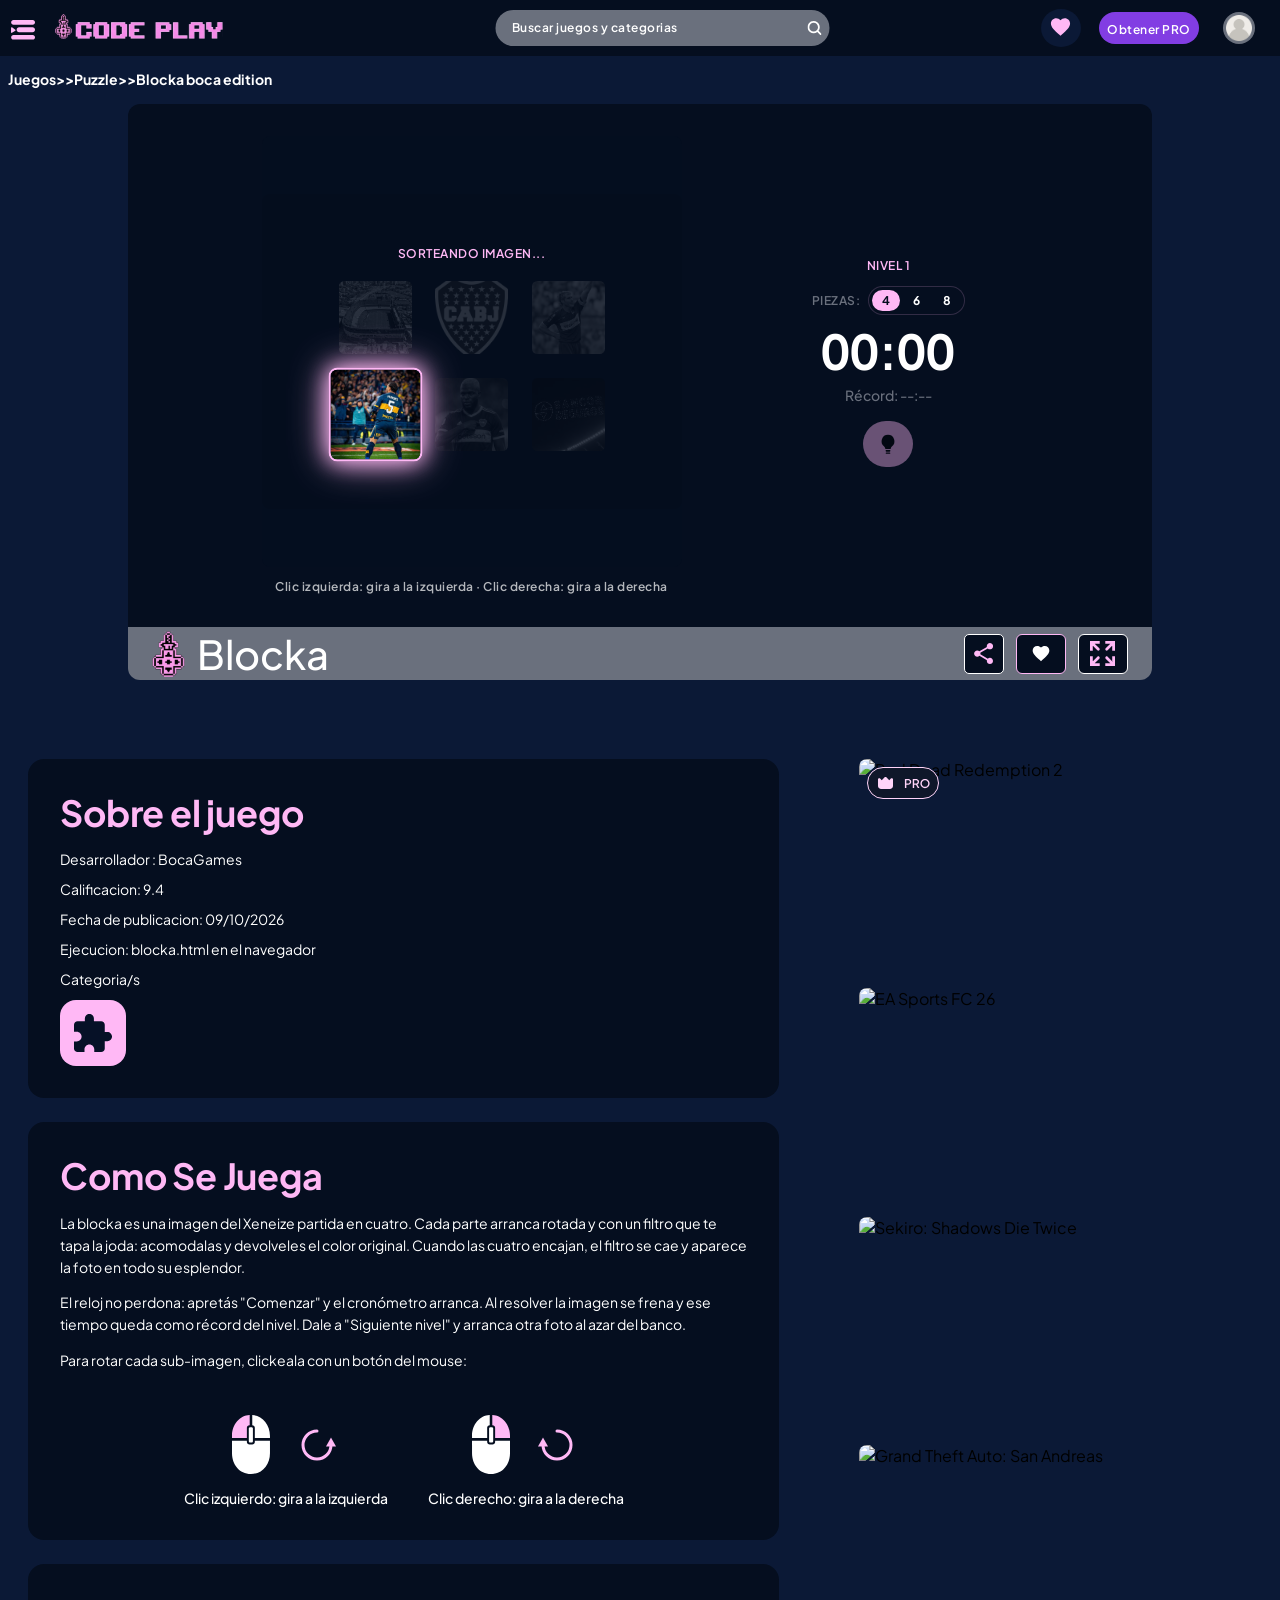
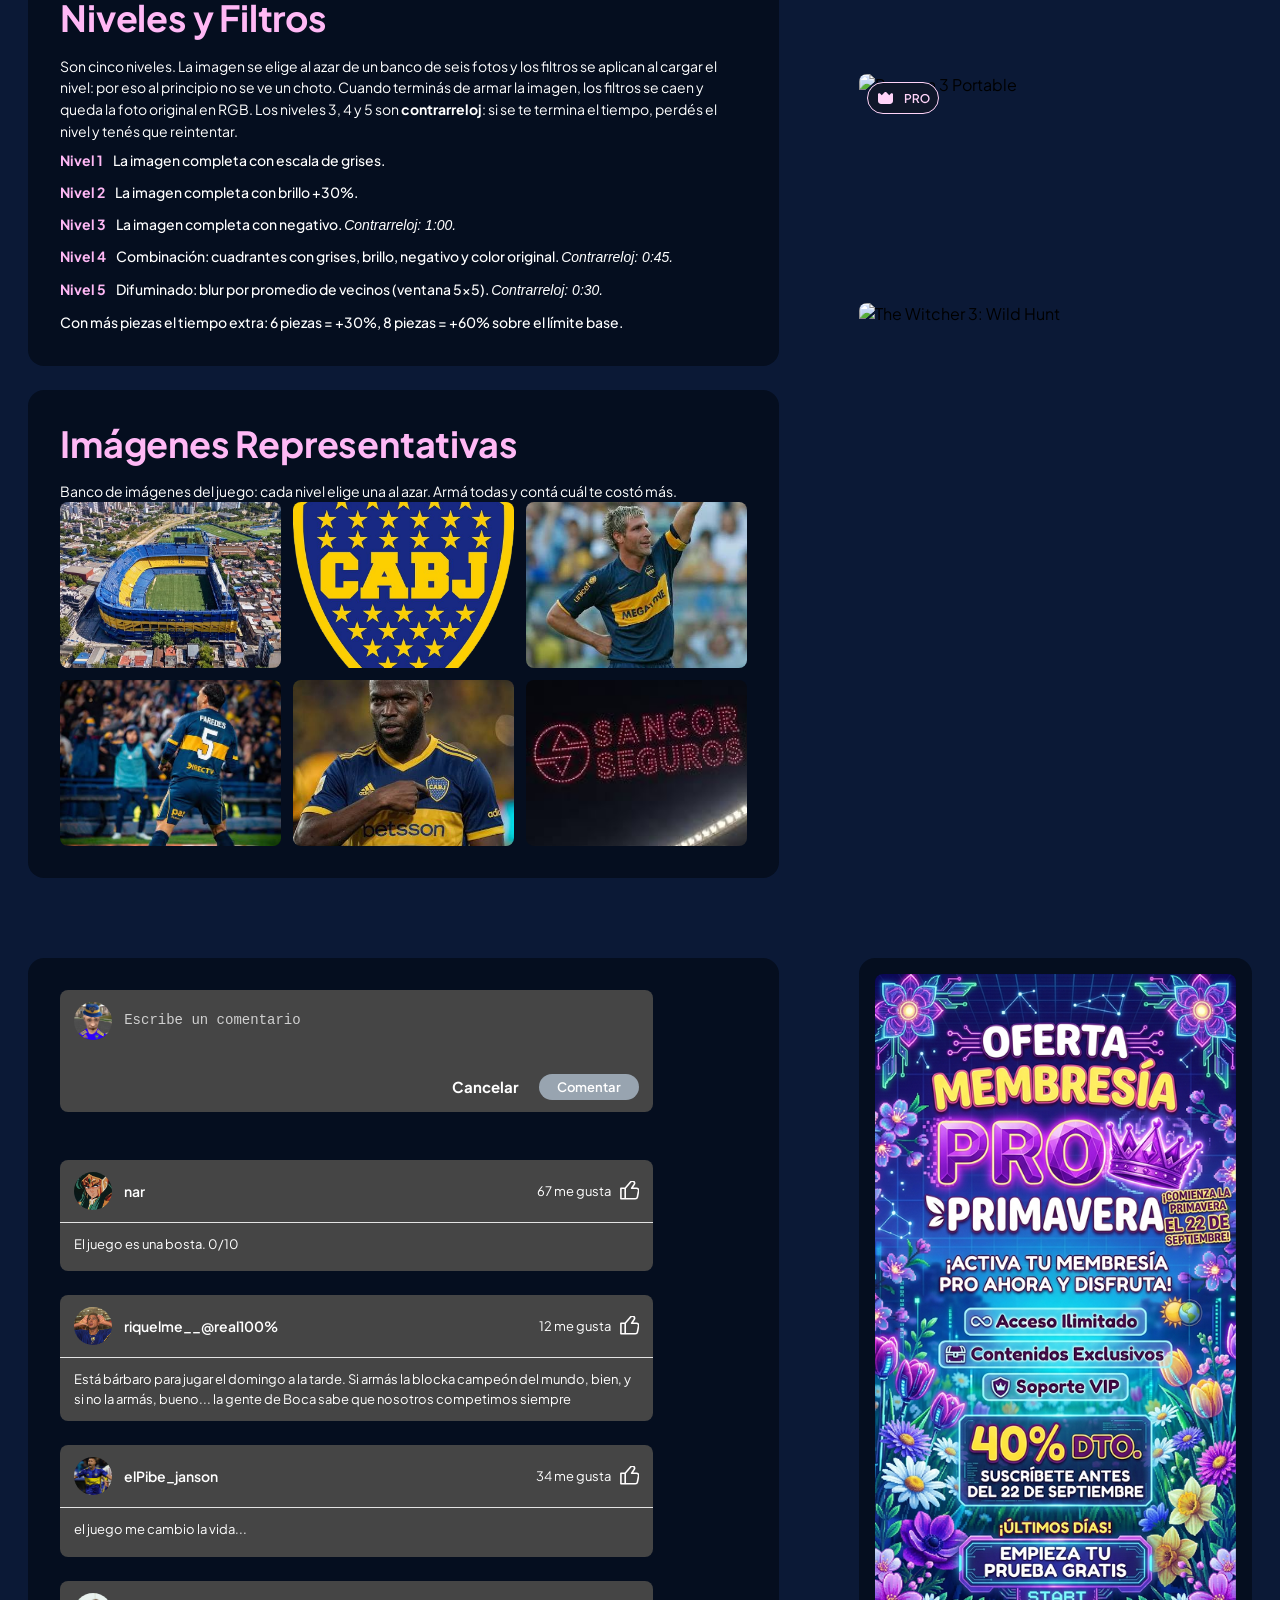
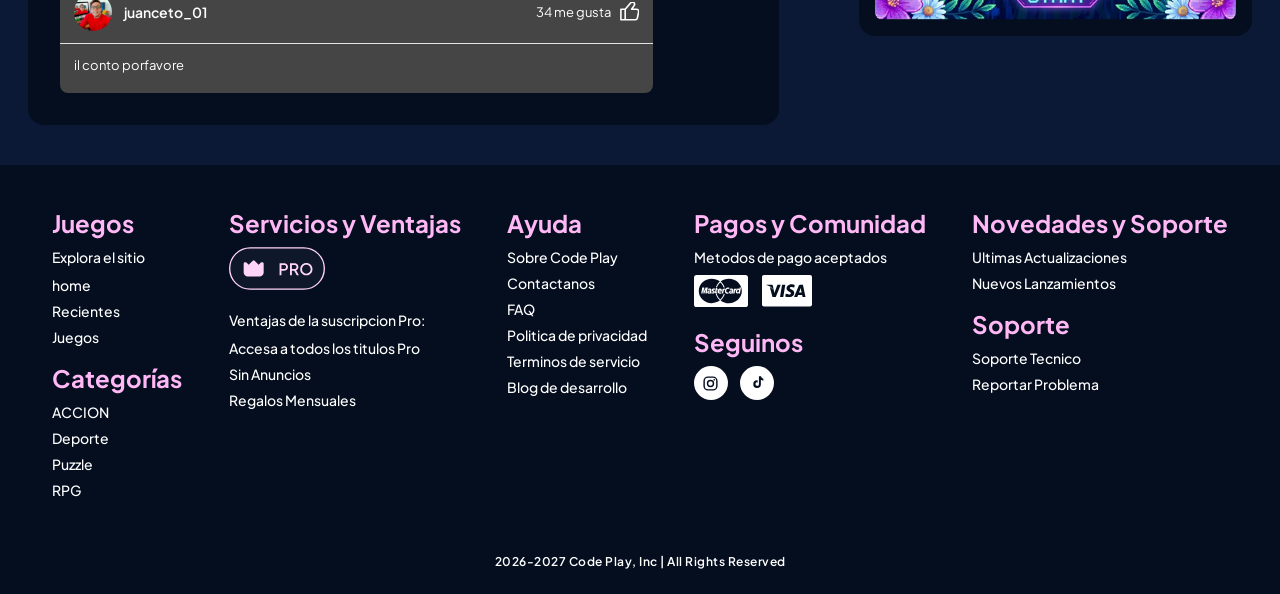
==== commit 32bef695: "agrega nivel 5 blur parametrizable" ====
--- a/2 entrega/blocka.html
+++ b/2 entrega/blocka.html
@@ -289,16 +289,17 @@
 
                 <article class="info-card">
                     <h2 class="info-card__titulo">Niveles y Filtros</h2>
-                    <p class="info-card__texto">Son cuatro niveles. La imagen se elige al azar de un banco de
+                    <p class="info-card__texto">Son cinco niveles. La imagen se elige al azar de un banco de
                         seis fotos y los filtros se aplican al cargar el nivel: por eso al principio no se ve un choto.
                         Cuando terminás de armar la imagen, los filtros se caen y queda la foto original en RGB.
-                        Los niveles 3 y 4 son <strong>contrarreloj</strong>: si se te termina el tiempo, perdés el nivel
+                        Los niveles 3, 4 y 5 son <strong>contrarreloj</strong>: si se te termina el tiempo, perdés el nivel
                         y tenés que reintentar.</p>
                     <ul class="body-small blocka-niveles">
                         <li><strong>Nivel 1</strong><span>La imagen completa con escala de grises.</span></li>
                         <li><strong>Nivel 2</strong><span>La imagen completa con brillo +30%.</span></li>
                         <li><strong>Nivel 3</strong><span>La imagen completa con negativo. <em>Contrarreloj: 1:00.</em></span></li>
                         <li><strong>Nivel 4</strong><span>Combinación: cuadrantes con grises, brillo, negativo y color original. <em>Contrarreloj: 0:45.</em></span></li>
+                        <li><strong>Nivel 5</strong><span>Difuminado: blur por promedio de vecinos (ventana 5×5). <em>Contrarreloj: 0:30.</em></span></li>
                         <li class="blocka-niveles__nota"><span>Con más piezas el tiempo extra: 6 piezas = +30%, 8 piezas = +60% sobre el límite base.</span></li>
                     </ul>
                 </article>
--- a/2 entrega/css/blocka.css
+++ b/2 entrega/css/blocka.css
@@ -27,6 +27,7 @@
     position: relative;
     display: flex;
     justify-content: center;
+    align-items: center;
     width: 100%;
 }
 
@@ -377,6 +378,7 @@
         flex: 1 1 auto;
         min-height: 0;
         width: auto;
+        align-items: center;
     }
 
     .blocka-canvas {
@@ -384,6 +386,7 @@
         height: auto;
         max-width: 100%;
         max-height: 100%;
+        align-self: center;
     }
 
     .blocka-hud {
